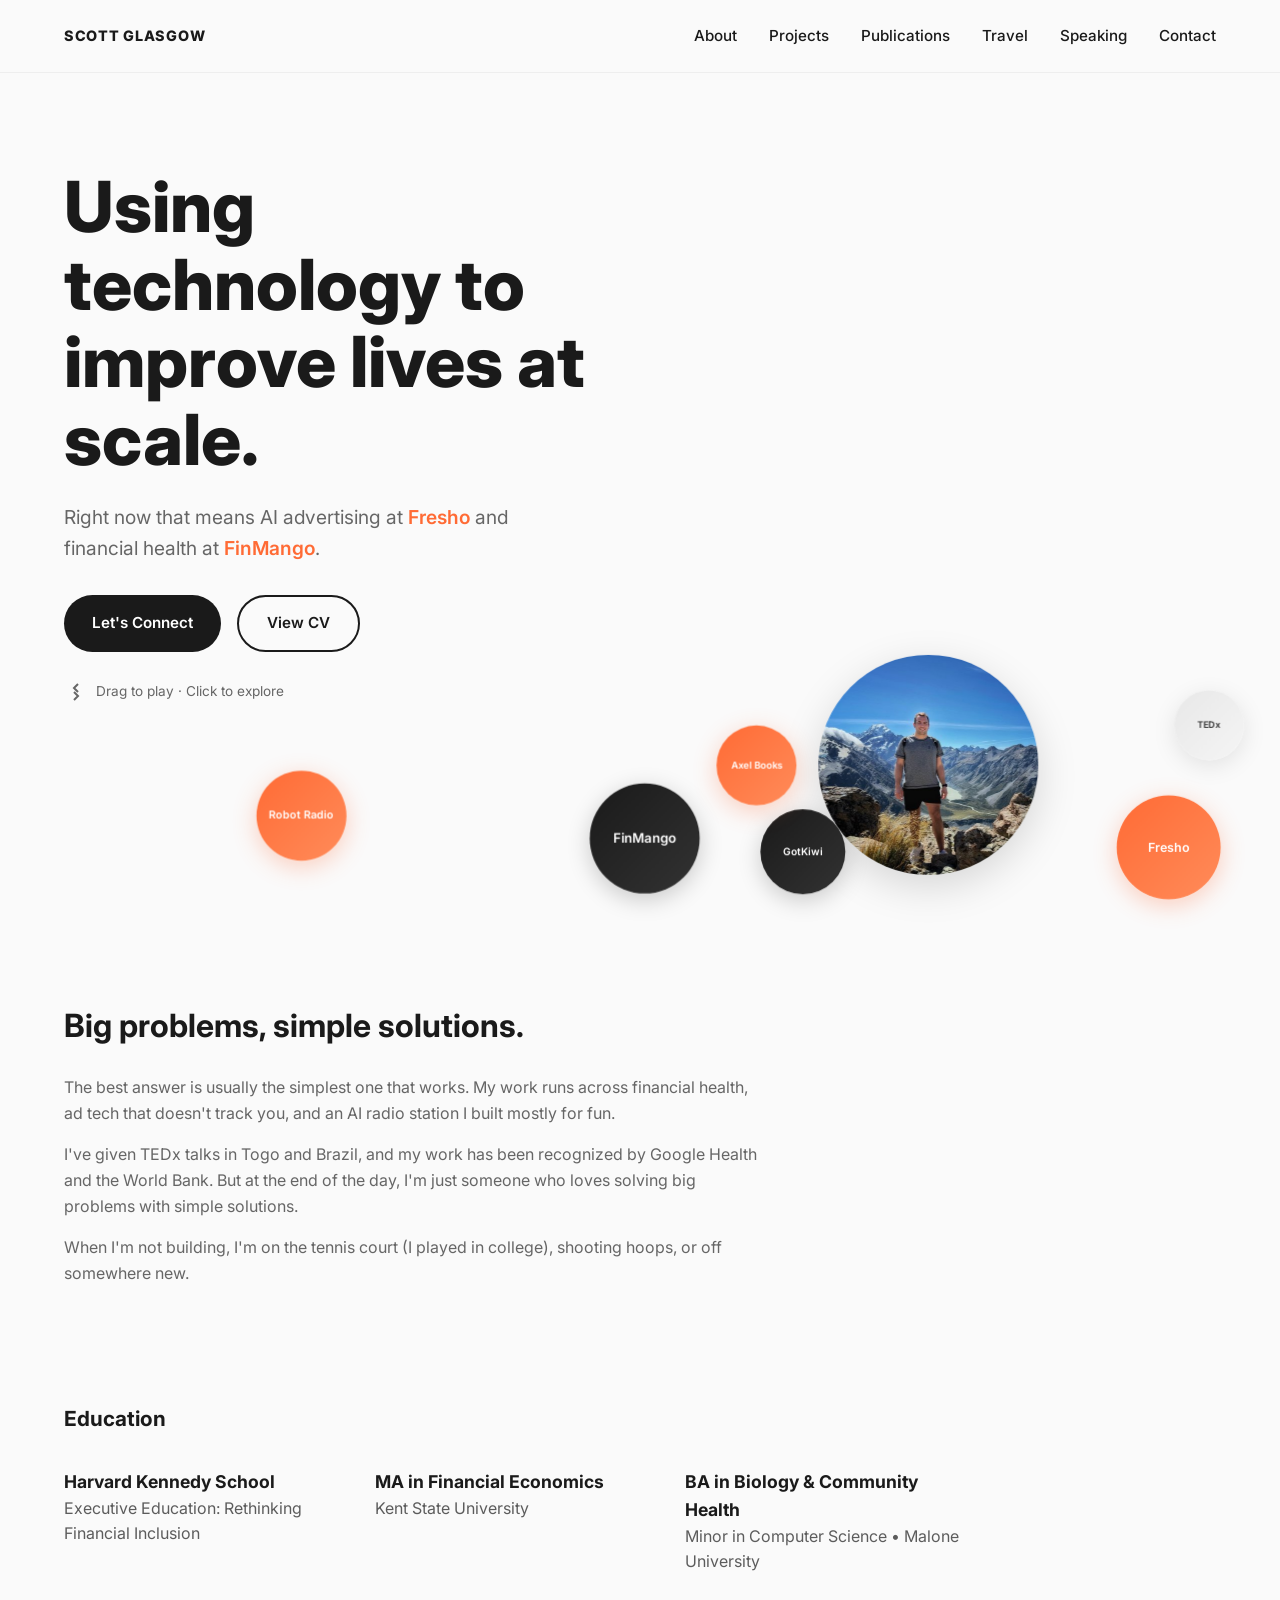
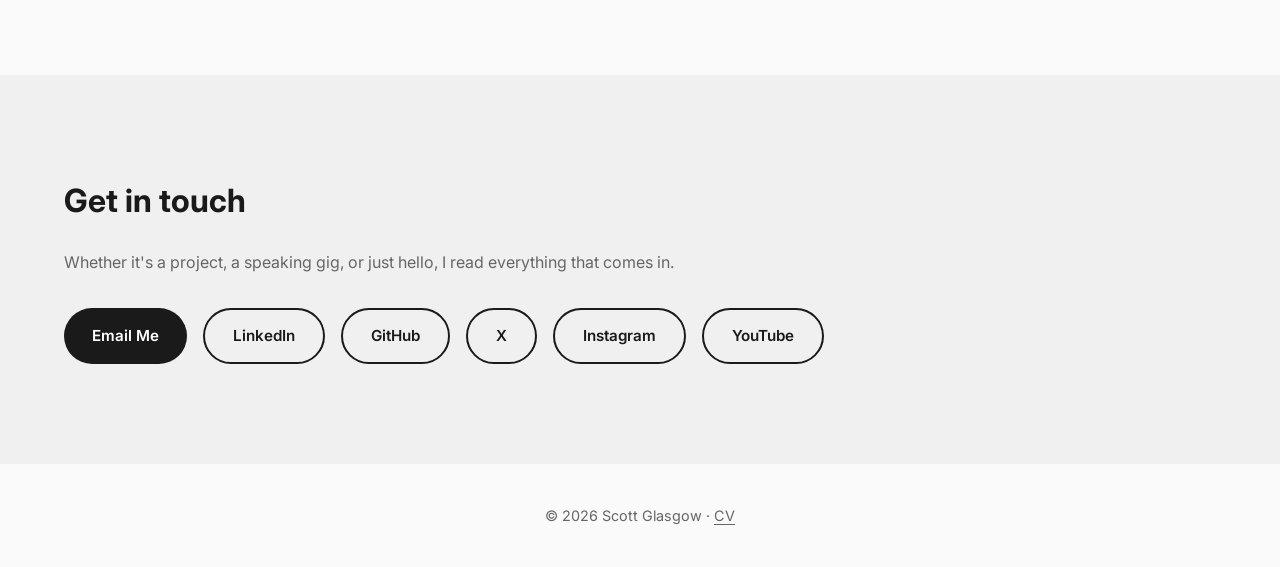
==== index.html @ c8839a09 "Fix hero layout defects and tidy the homepage head The hero paragraph's link colour was bleeding int" ====
<!DOCTYPE html>
<html lang="en">

<head>
    <meta charset="UTF-8">
    <meta name="viewport" content="width=device-width, initial-scale=1.0">
    <title>Scott Glasgow | Using Technology to Improve Lives at Scale</title>
    <meta name="description"
        content="Using technology to improve lives at scale. Founder of FinMango, currently building Fresho. TEDx speaker focused on financial inclusion and systems change.">
    <meta name="theme-color" content="#fafafa">
    <link rel="canonical" href="https://sglasgow.com/">

    <!-- Open Graph / Facebook / LinkedIn -->
    <meta property="og:type" content="website">
    <meta property="og:url" content="https://sglasgow.com/">
    <meta property="og:title" content="Scott Glasgow | Using Technology to Improve Lives at Scale">
    <meta property="og:description"
        content="Using technology to improve lives at scale. Founder of FinMango, currently building Fresho. TEDx speaker focused on financial inclusion and systems change.">
    <meta property="og:image" content="https://sglasgow.com/images/og-image.jpg">
    <meta property="og:image:type" content="image/jpeg">
    <meta property="og:image:width" content="1200">
    <meta property="og:image:height" content="630">
    <meta property="og:image:alt" content="Scott Glasgow - using technology to improve lives at scale. Founder of FinMango, building Fresho, 2x TEDx speaker.">
    <meta property="og:site_name" content="Scott Glasgow">
    <meta property="og:locale" content="en_US">

    <!-- Twitter -->
    <meta name="twitter:card" content="summary_large_image">
    <meta name="twitter:url" content="https://sglasgow.com/">
    <meta name="twitter:title" content="Scott Glasgow | Using Technology to Improve Lives at Scale">
    <meta name="twitter:description"
        content="Using technology to improve lives at scale. Founder of FinMango, currently building Fresho. TEDx speaker focused on financial inclusion and systems change.">
    <meta name="twitter:image" content="https://sglasgow.com/images/og-image.jpg">
    <meta name="twitter:image:alt" content="Scott Glasgow - using technology to improve lives at scale. Founder of FinMango, building Fresho, 2x TEDx speaker.">
    <meta name="twitter:creator" content="@mangoscott_">

    <!-- Favicon -->
    <link rel="icon" type="image/svg+xml" href="/favicon.svg">
    <link rel="icon" type="image/png" sizes="32x32" href="/favicon-32x32.png">
    <link rel="icon" type="image/png" sizes="16x16" href="/favicon-16x16.png">
    <link rel="icon" href="/favicon.ico" sizes="any">
    <link rel="apple-touch-icon" href="/apple-touch-icon.png">
    <link rel="manifest" href="/site.webmanifest">

    <!-- Fonts -->
    <link rel="preconnect" href="https://fonts.googleapis.com">
    <link rel="preconnect" href="https://fonts.gstatic.com" crossorigin>
    <link href="https://fonts.googleapis.com/css2?family=Inter:wght@400;500;600;700;800&display=swap" rel="stylesheet">

    <!-- The hero photo is injected by script, so tell the browser about it up front -->
    <link rel="preload" as="image" href="images/scott1.jpg">

    <!-- Shared design system; the rules below are specific to the physics hero -->
    <link rel="stylesheet" href="styles.css">

    <style>
        .logo {
            padding-left: 0;
            transition: padding-left 0.4s cubic-bezier(0.22, 1, 0.36, 1);
        }

        /* Makes room for the photo ball once it settles into the masthead */
        body.avatar-docked .logo {
            padding-left: 46px;
        }

        /* Hero */
        .hero {
            min-height: 100vh;
            display: flex;
            align-items: center;
            padding-top: 72px;
            position: relative;
            overflow: hidden;
        }

        .hero-content {
            position: relative;
            z-index: 2;
            display: grid;
            grid-template-columns: 1fr 1fr;
            gap: 64px;
            align-items: center;
        }

        .hero-text h1 {
            font-size: clamp(2.8rem, 5.5vw, 4.5rem);
            font-weight: 800;
            line-height: 1.1;
            margin-bottom: 24px;
        }

        .hero-text p {
            font-size: 1.2rem;
            color: var(--text-muted);
            margin-bottom: 32px;
            max-width: 500px;
        }

        .hero-text p a {
            color: var(--accent-color);
            text-decoration: none;
            font-weight: 600;
        }

        .hero-text p a:hover {
            text-decoration: underline;
        }

        .hero-actions {
            display: flex;
            flex-wrap: wrap;
            gap: 16px;
        }

        /* Physics layer — fixed to the viewport so the balls survive the scroll */
        .physics-layer {
            position: fixed;
            top: 0;
            left: 0;
            width: 100%;
            height: 100%;
            z-index: 1001;
            pointer-events: none;
        }

        /* Frosted plate that fades in behind the dock */
        .dock-plate {
            position: absolute;
            border-radius: 100px;
            background: rgba(250, 250, 250, 0.75);
            backdrop-filter: blur(12px);
            box-shadow: 0 8px 32px rgba(0, 0, 0, 0.1);
            border: 1px solid rgba(0, 0, 0, 0.05);
            opacity: 0;
            /* Kept out of the paint entirely until it's needed — an always-on
               backdrop-filter makes the compositor work on every frame */
            visibility: hidden;
            transition: opacity 0.35s ease, visibility 0.35s;
            pointer-events: none;
        }

        .physics-layer.docked .dock-plate {
            opacity: 1;
            visibility: visible;
        }

        .ball {
            position: absolute;
            top: 0;
            left: 0;
            border-radius: 50%;
            display: flex;
            align-items: center;
            justify-content: center;
            font-weight: 600;
            font-size: 12px;
            cursor: grab;
            user-select: none;
            -webkit-user-select: none;
            -webkit-tap-highlight-color: transparent;
            transition: box-shadow 0.2s;
            text-decoration: none;
            pointer-events: auto;
            will-change: transform;
            touch-action: none;
        }

        /* Docked balls are navigation, so let touches scroll the page again */
        .ball.is-docked {
            touch-action: auto;
            cursor: pointer;
        }

        .ball:active {
            cursor: grabbing;
        }

        .ball:hover {
            box-shadow: 0 8px 30px rgba(0, 0, 0, 0.2);
        }

        .ball:focus-visible {
            outline: 3px solid var(--accent-color);
            outline-offset: 4px;
        }

        .ball.orange {
            background: linear-gradient(135deg, #FF6B35, #ff8c5a);
            color: white;
            box-shadow: 0 6px 24px rgba(255, 107, 53, 0.3);
        }

        .ball.dark {
            background: linear-gradient(135deg, #1a1a1a, #333);
            color: white;
            box-shadow: 0 6px 24px rgba(0, 0, 0, 0.2);
        }

        .ball.light {
            background: linear-gradient(135deg, #e8e8e8, #f5f5f5);
            color: #333;
            box-shadow: 0 6px 24px rgba(0, 0, 0, 0.1);
        }

        .ball.photo {
            overflow: hidden;
            box-shadow: 0 12px 40px rgba(0, 0, 0, 0.15);
        }

        .ball.photo img {
            width: 100%;
            height: 100%;
            object-fit: cover;
            object-position: center 35%;
            pointer-events: none;
        }

        /* Full label in play, two-letter monogram once docked */
        .ball-label,
        .ball-mono {
            transition: opacity 0.25s ease;
            pointer-events: none;
        }

        .ball-mono {
            position: absolute;
            top: 50%;
            left: 50%;
            transform: translate(-50%, -50%);
            opacity: 0;
            font-weight: 700;
            font-size: 10px;
            letter-spacing: 0.02em;
        }

        .ball.is-docked .ball-label {
            opacity: 0;
        }

        .ball.is-docked .ball-mono {
            opacity: 1;
        }

        /* Dock tooltip */
        .ball-tip {
            position: absolute;
            bottom: 100%;
            left: 50%;
            margin-bottom: 10px;
            padding: 6px 12px;
            border-radius: 100px;
            background: var(--text-color);
            color: #fff;
            font-size: 12px;
            font-weight: 600;
            white-space: nowrap;
            opacity: 0;
            transform: translate(-50%, 4px);
            transition: opacity 0.2s ease, transform 0.2s ease;
            pointer-events: none;
        }

        .ball.is-docked:hover .ball-tip,
        .ball.is-docked:focus-visible .ball-tip {
            opacity: 1;
            transform: translate(-50%, 0);
        }

        /* Static, motion-free arrangement */
        .physics-layer.static-mode {
            position: absolute;
            pointer-events: none;
        }

        .physics-layer.static-mode .ball {
            position: absolute;
            transition: none;
        }

        /* Hint — lives under the hero buttons, clear of the floor where the pile settles */
        .physics-hint {
            margin-top: 28px;
            font-size: 0.85rem;
            color: var(--text-muted);
            display: flex;
            align-items: center;
            gap: 8px;
            opacity: 1;
            transition: opacity 0.5s;
            pointer-events: none;
        }

        .physics-hint.hidden {
            opacity: 0;
        }

        .physics-hint svg {
            animation: wiggle 2s ease-in-out infinite;
        }

        @keyframes wiggle {

            0%,
            100% {
                transform: rotate(-10deg);
            }

            50% {
                transform: rotate(10deg);
            }
        }

        /* Control buttons */
        .physics-controls {
            position: fixed;
            bottom: 24px;
            right: 24px;
            /* Above the ball layer (1001) — the pile settles on the floor, which is
               exactly where these buttons live, and a ball parked on Reset was
               swallowing the click */
            z-index: 1002;
            display: flex;
            gap: 12px;
            opacity: 0;
            /* Hidden for keyboards too, not just eyes */
            visibility: hidden;
            transform: translateY(20px);
            transition: opacity 0.3s, transform 0.3s, visibility 0.3s;
        }

        .physics-controls.visible {
            opacity: 1;
            visibility: visible;
            transform: translateY(0);
        }

        .physics-btn {
            background: var(--text-color);
            color: white;
            border: none;
            padding: 12px 20px;
            border-radius: 100px;
            font-weight: 600;
            font-size: 0.85rem;
            cursor: pointer;
            transition: all 0.2s;
            font-family: inherit;
            display: flex;
            align-items: center;
            gap: 8px;
        }

        .physics-btn:hover {
            background: #333;
            transform: translateY(-2px);
        }

        .physics-btn.antigravity-active {
            background: linear-gradient(135deg, #667eea, #764ba2);
        }

        .physics-btn.antigravity-active:hover {
            background: linear-gradient(135deg, #5a6fd6, #6a4190);
        }

        .physics-btn svg {
            width: 16px;
            height: 16px;
        }

        /* Education always sits in three columns on desktop */
        .grid-3 {
            grid-template-columns: repeat(3, 1fr);
        }

        /* The dock parks on the bottom edge of the viewport, so give the footer
           room to clear it once the balls have settled in */
        footer {
            transition: padding-bottom 0.4s ease;
        }

        body.avatar-docked footer {
            padding-bottom: 130px;
        }

        /* Mobile - THIS IS THE ONLY CHANGE: added min-height with dvh */
        @media (max-width: 768px) {
            .hero {
                padding-top: 20px;
                min-height: 100vh;
                min-height: 100dvh;
            }

            .hero-text h1 {
                font-size: 1.75rem;
            }

            .hero-text p {
                font-size: 1rem;
            }

            .hero-content {
                grid-template-columns: 1fr;
                text-align: center;
            }

            .hero-actions {
                justify-content: center;
            }

            .physics-hint {
                justify-content: center;
            }

            body.avatar-docked footer {
                padding-bottom: 110px;
            }

            .physics-controls {
                bottom: 16px;
                right: 16px;
                gap: 8px;
            }

            .physics-btn {
                padding: 10px 16px;
                font-size: 0.8rem;
            }
        }

        /* Hero controls belong to the hero — they retire once the balls dock */
        .physics-controls.retired {
            opacity: 0;
            visibility: hidden;
            transform: translateY(20px);
            pointer-events: none;
        }

        /* Reduced motion: no simulation, no dock, no drifting. Just links. */
        @media (prefers-reduced-motion: reduce) {

            .ball,
            .ball-label,
            .ball-mono,
            .ball-tip,
            .logo,
            .dock-plate {
                transition: none;
            }

            .physics-hint svg {
                animation: none;
            }

            .physics-hint,
            .physics-controls,
            .dock-plate {
                display: none;
            }

            .ball {
                cursor: pointer;
            }
        }
    </style>

    <!-- Structured data -->
    <script type="application/ld+json">
    {
        "@context": "https://schema.org",
        "@type": "Person",
        "name": "Scott Glasgow",
        "url": "https://sglasgow.com/",
        "image": "https://sglasgow.com/images/og-image.jpg",
        "description": "Using technology to improve lives at scale. Founder of FinMango, currently building Fresho. TEDx speaker focused on financial inclusion and systems change.",
        "jobTitle": "Founder",
        "alumniOf": [
            { "@type": "CollegeOrUniversity", "name": "Harvard Kennedy School" },
            { "@type": "CollegeOrUniversity", "name": "Kent State University" },
            { "@type": "CollegeOrUniversity", "name": "Malone University" }
        ],
        "worksFor": [
            { "@type": "Organization", "name": "FinMango", "url": "https://finmango.org" },
            { "@type": "Organization", "name": "Fresho", "url": "https://getfresho.com" }
        ],
        "sameAs": [
            "https://www.linkedin.com/in/sglasgow/",
            "https://github.com/mangoscott",
            "https://x.com/mangoscott_",
            "https://www.instagram.com/mangoscott/",
            "https://www.youtube.com/@ScottPlaysTennis"
        ]
    }
    </script>
</head>

<body>
    <a href="#main" class="skip-link">Skip to content</a>

    <header>
        <nav class="container">
            <a href="/" class="logo">SCOTT GLASGOW</a>
            <button class="mobile-menu-toggle" aria-label="Toggle menu" aria-expanded="false">
                <span class="hamburger-line"></span>
                <span class="hamburger-line"></span>
                <span class="hamburger-line"></span>
            </button>
            <ul class="nav-links">
                <li><a href="about.html">About</a></li>
                <li><a href="projects.html">Projects</a></li>
                <li><a href="publications.html">Publications</a></li>
                <li><a href="travel.html">Travel</a></li>
                <li><a href="speaking.html">Speaking</a></li>
                <li><a href="#contact">Contact</a></li>
            </ul>
        </nav>
    </header>

    <!-- Separate mobile menu element with inline background style -->
    <div class="mobile-menu" id="mobile-menu">
        <div class="mobile-menu-bg"></div>
        <button class="mobile-menu-close" id="mobile-menu-close" aria-label="Close menu">
            <svg width="32" height="32" viewBox="0 0 24 24" fill="none" stroke="currentColor" stroke-width="2">
                <line x1="18" y1="6" x2="6" y2="18"></line>
                <line x1="6" y1="6" x2="18" y2="18"></line>
            </svg>
        </button>
        <ul class="mobile-menu-links">
            <li><a href="about.html">About</a></li>
            <li><a href="projects.html">Projects</a></li>
            <li><a href="publications.html">Publications</a></li>
            <li><a href="travel.html">Travel</a></li>
            <li><a href="speaking.html">Speaking</a></li>
            <li><a href="#contact">Contact</a></li>
        </ul>
    </div>

    <main id="main">
        <section class="hero" id="hero-section">
            <div class="container">
                <div class="hero-content">
                    <div class="hero-text">
                        <h1>Using technology to improve lives at scale.</h1>
                        <p>
                            Right now that means AI advertising at <a href="https://getfresho.com" target="_blank"
                                rel="noopener">Fresho</a> and financial health at <a href="https://finmango.org"
                                target="_blank" rel="noopener">FinMango</a>.
                        </p>
                        <div class="hero-actions">
                            <a href="#contact" class="btn btn-primary">Let's Connect</a>
                            <a href="Scott_Glasgow_CV.pdf" target="_blank" rel="noopener" class="btn btn-outline">View CV</a>
                        </div>
                        <div class="physics-hint" id="physics-hint">
                            <svg width="24" height="24" viewBox="0 0 24 24" fill="none" stroke="currentColor" stroke-width="2" aria-hidden="true">
                                <path d="M14 4l-4 4 4 4" />
                                <path d="M10 20l4-4-4-4" />
                            </svg>
                            Drag to play · Click to explore
                        </div>
                    </div>
                </div>
            </div>
        </section>

        <section id="about">
            <div class="container">
                <div style="max-width: 900px;">
                    <h2>Big problems, simple solutions.</h2>
                    <p>
                        The best answer is usually the simplest one that works. My work runs across financial health,
                        ad tech that doesn't track you, and an AI radio station I built mostly for fun.
                    </p>
                    <p>
                        I've given TEDx talks in Togo and Brazil, and my work has been recognized by Google Health and
                        the World Bank. But at the end of the day, I'm just someone who loves solving big problems with
                        simple solutions.
                    </p>
                    <p>
                        When I'm not building, I'm on the tennis court (I played in college), shooting hoops, or off
                        somewhere new.
                    </p>
                </div>
            </div>
        </section>

        <section id="education" style="padding-top: 0;">
            <div class="container">
                <div style="max-width: 900px;">
                    <h3>Education</h3>
                    <div class="grid-3" style="margin-top: 32px;">
                        <div>
                            <div style="font-weight: 700; font-size: 1.1rem;">Harvard Kennedy School</div>
                            <div style="opacity: 0.7;">Executive Education: Rethinking Financial Inclusion</div>
                        </div>
                        <div>
                            <div style="font-weight: 700; font-size: 1.1rem;">MA in Financial Economics</div>
                            <div style="opacity: 0.7;">Kent State University</div>
                        </div>
                        <div>
                            <div style="font-weight: 700; font-size: 1.1rem;">BA in Biology & Community Health</div>
                            <div style="opacity: 0.7;">Minor in Computer Science • Malone University</div>
                        </div>
                    </div>
                </div>
            </div>
        </section>

        <section id="contact" style="background: var(--surface-color);">
            <div class="container">
                <div style="max-width: 900px;">
                    <h2>Get in touch</h2>
                    <p>
                        Whether it's a project, a speaking gig, or just hello, I read everything that comes in.
                    </p>
                    <div style="display: flex; gap: 16px; flex-wrap: wrap; margin-top: 32px;">
                        <a href="mailto:scott@finmango.org" class="btn btn-primary">Email Me</a>
                        <a href="https://www.linkedin.com/in/sglasgow/" target="_blank" rel="noopener"
                            class="btn btn-outline">LinkedIn</a>
                        <a href="https://github.com/mangoscott" target="_blank" rel="noopener" class="btn btn-outline">GitHub</a>
                        <a href="https://x.com/mangoscott_" target="_blank" rel="noopener" class="btn btn-outline">X</a>
                        <a href="https://www.instagram.com/mangoscott/" target="_blank" rel="noopener"
                            class="btn btn-outline">Instagram</a>
                        <a href="https://www.youtube.com/@ScottPlaysTennis" target="_blank" rel="noopener"
                            class="btn btn-outline">YouTube</a>
                    </div>
                </div>
            </div>
        </section>
    </main>

    <footer>
        <div class="container">
            <p>© 2026 Scott Glasgow &middot; <a href="Scott_Glasgow_CV.pdf" target="_blank" rel="noopener" class="footer-cv">CV</a></p>
        </div>
    </footer>

    <nav class="physics-layer" id="physics-layer" aria-label="Featured work">
        <div class="dock-plate" id="dock-plate" aria-hidden="true"></div>
    </nav>

    <div class="physics-controls" id="physics-controls">
        <button class="physics-btn" id="antigravity-btn" aria-pressed="false">
            <svg viewBox="0 0 24 24" fill="none" stroke="currentColor" stroke-width="2">
                <circle cx="12" cy="12" r="3" />
                <path
                    d="M12 2v4M12 18v4M4.93 4.93l2.83 2.83M16.24 16.24l2.83 2.83M2 12h4M18 12h4M4.93 19.07l2.83-2.83M16.24 7.76l2.83-2.83" />
            </svg>
            <span>Antigravity</span>
        </button>
        <button class="physics-btn" id="reset-btn">Reset</button>
    </div>

    <script src="js/main.js"></script>

    <script>
        (function () {
            var layer = document.getElementById("physics-layer");
            var plate = document.getElementById("dock-plate");
            var hero = document.getElementById("hero-section");
            var logo = document.querySelector(".logo");
            var hint = document.getElementById("physics-hint");
            var controls = document.getElementById("physics-controls");
            var resetBtn = document.getElementById("reset-btn");
            var antigravityBtn = document.getElementById("antigravity-btn");

            var reduceMotion = window.matchMedia("(prefers-reduced-motion: reduce)").matches;
            var canHover = window.matchMedia("(hover: hover) and (pointer: fine)").matches;

            var balls = [];
            var gravity = 0.3;
            var friction = 0.99;
            var bounce = 0.7;

            // Drag from the floor itself. Air friction alone is 0.99 a step, so a ball
            // that has stopped bouncing still skates for several seconds — the pile
            // reads as unsettled long after it looks like it should be still.
            var GROUND_FRICTION = 0.95;
            var maxSpeed = 60;   // safety against tunnelling only; normal play never reaches it

            // The simulation advances in whole 60fps steps and never a partial one, so
            // every step moves a ball exactly as far as the last. Scaling forces by real
            // elapsed time instead makes each frame's step slightly different, which is
            // what reads as jitter.
            var FRAME_MS = 1000 / 60;
            var MAX_CATCHUP = 5;
            var accumulator = 0;
            var FLICK_WINDOW = 120;
            var lastFrame = 0;

            // A ball that has been slow for this many steps is put to sleep, so the pile
            // goes properly still instead of micro-bouncing forever
            // Low enough that a ball is already visually stationary when it sleeps —
            // the point is that the pile goes properly still, not that it stops early
            var REST_SPEED = 0.2;
            var REST_STEPS = 30;

            // Cached so the loop never forces a layout mid-frame
            var viewW = window.innerWidth;
            var viewH = window.innerHeight;
            var heroHeight = window.innerHeight;
            var hasInteracted = false;
            var animationId = null;
            var antigravityMode = false;

            // Scroll-driven dock transition
            var dockProgress = 0;
            var dockEased = 0;
            var lastEased = -1;
            var isDocked = false;
            var dockSize = 50;
            var avatarSize = 36;

            // The cursor only pushes while it is actually moving. Resting it on a ball,
            // or easing up to one to grab it, leaves the pile alone — a push that was
            // always on meant every ball fled the cursor before it could be picked up.
            var pointer = {
                x: 0, y: 0, vx: 0, vy: 0, speed: 0,
                active: false, seen: false, lastX: 0, lastY: 0, lastT: 0
            };
            var POINTER_REACH = 44;   // how far past a ball's edge the cursor is felt
            var POINTER_FORCE = 1.1;  // peak push from a fast swipe
            var POINTER_SLOW = 2;     // px/frame — at or below this the cursor never pushes
            var POINTER_FAST = 16;    // px/frame — full strength
            var POINTER_MAX_GAIN = 4; // ceiling on the speed term below
            var POINTER_DECAY = 0.82; // cursor speed bleeds off once the moves stop arriving

            // A ball resists in proportion to its area, so the photo takes a real shove
            // and the small ones scatter
            var MASS_BASE = 100;

            var ballData = [
                {
                    label: "", mono: "", size: 220, type: "photo", isPhoto: true,
                    url: "about.html", external: false, aria: "About Scott Glasgow"
                },
                {
                    label: "Fresho", mono: "FR", size: 104, type: "orange",
                    url: "https://getfresho.com", external: true, aria: "Fresho — AI advertising"
                },
                {
                    label: "FinMango", mono: "FM", size: 110, type: "dark",
                    url: "https://finmango.org", external: true, aria: "FinMango — financial health nonprofit"
                },
                {
                    label: "Robot Radio", mono: "RR", size: 90, type: "orange",
                    url: "https://ragingrobot.app/", external: true, aria: "Raging Robot Radio — AI radio station"
                },
                {
                    label: "GotKiwi", mono: "GK", size: 85, type: "dark",
                    url: "https://gotkiwi.com/", external: true, aria: "GotKiwi"
                },
                {
                    label: "Axel Books", mono: "AX", size: 80, type: "orange",
                    url: "https://a.co/d/2aTl6yg", external: true, aria: "Axel Adventure Books on Amazon"
                },
                {
                    label: "TEDx", mono: "TEDx", size: 70, type: "light",
                    url: "https://www.youtube.com/watch?v=dyPGGwcF3mE", external: true,
                    aria: "Watch the TEDx talk: Enhancing Human Potential with Opportunity"
                }
            ];

            function smoothstep(t) {
                if (t <= 0) return 0;
                if (t >= 1) return 1;
                return t * t * (3 - 2 * t);
            }

            function createBalls() {
                for (var k = 0; k < balls.length; k++) {
                    layer.removeChild(balls[k].el);
                }
                balls = [];

                var vw = window.innerWidth;
                var vh = window.innerHeight;
                var isMobile = vw < 768;
                var centerX = isMobile ? vw / 2 : vw * 0.7;
                var centerY = vh / 2;

                for (var i = 0; i < ballData.length; i++) {
                    var data = ballData[i];
                    var size = isMobile ? Math.round(data.size * 0.7) : data.size;

                    var angle = (i / ballData.length) * Math.PI * 2;
                    var dist = i === 0 ? 0 : (isMobile ? 120 : 180);
                    var x = centerX + Math.cos(angle) * dist - size / 2;
                    var y = centerY + Math.sin(angle) * dist * 0.6 - size / 2;

                    var el = document.createElement("a");
                    el.className = "ball " + data.type;
                    el.href = data.url;
                    el.setAttribute("draggable", "false");
                    el.setAttribute("aria-label", data.external ? data.aria + " (opens in a new tab)" : data.aria);
                    if (data.external) {
                        el.target = "_blank";
                        el.rel = "noopener";
                    }
                    el.style.width = size + "px";
                    el.style.height = size + "px";
                    el.style.fontSize = Math.max(10, size * 0.12) + "px";

                    if (data.isPhoto) {
                        el.innerHTML = '<img src="images/scott1.jpg" alt="" width="220" height="220">';
                    } else {
                        el.innerHTML =
                            '<span class="ball-label"></span>' +
                            '<span class="ball-mono"></span>' +
                            '<span class="ball-tip"></span>';
                        el.querySelector(".ball-label").textContent = data.label;
                        el.querySelector(".ball-mono").textContent = data.mono;
                        el.querySelector(".ball-tip").textContent = data.label;
                    }

                    layer.appendChild(el);

                    var ballObj = {
                        el: el,
                        x: x,
                        y: y,
                        vx: 0,
                        vy: 0,
                        size: size,
                        invMass: (MASS_BASE * MASS_BASE) / (size * size),
                        isPhoto: !!data.isPhoto,
                        dockIndex: -1,
                        tx: x,
                        ty: y,
                        dragging: false,
                        frozen: false,
                        resting: false,
                        calm: 0,
                        suppressClick: false,
                        floatPhase: Math.random() * Math.PI * 2,
                        floatSpeed: 0.02 + Math.random() * 0.02
                    };

                    balls.push(ballObj);
                    setupBall(ballObj);
                }

                var slot = 0;
                for (var m = 0; m < balls.length; m++) {
                    if (!balls[m].isPhoto) {
                        balls[m].dockIndex = slot++;
                    }
                }

                layoutDock();
                lastEased = -1;
            }

            // Where each ball goes once the page scrolls past the hero
            function measureViewport() {
                viewW = window.innerWidth;
                viewH = window.innerHeight;
                heroHeight = hero.offsetHeight || viewH;
            }

            function layoutDock() {
                measureViewport();
                var vw = viewW;
                var vh = viewH;
                var isMobile = vw < 768;

                dockSize = isMobile ? 36 : 50;
                avatarSize = isMobile ? 30 : 36;
                var gap = isMobile ? 8 : 14;
                var count = 0;

                for (var i = 0; i < balls.length; i++) {
                    if (!balls[i].isPhoto) count++;
                }

                var totalW = count * dockSize + (count - 1) * gap;
                var startX = (vw - totalW) / 2 + dockSize / 2;
                var rowY = vh - dockSize / 2 - (isMobile ? 18 : 28);

                var logoRect = logo.getBoundingClientRect();
                var avatarX = logoRect.left + avatarSize / 2;
                var avatarY = logoRect.top + logoRect.height / 2;

                for (var j = 0; j < balls.length; j++) {
                    var ball = balls[j];
                    if (ball.isPhoto) {
                        ball.tx = avatarX;
                        ball.ty = avatarY;
                        ball.dockTarget = avatarSize;
                    } else {
                        ball.tx = startX + ball.dockIndex * (dockSize + gap);
                        ball.ty = rowY;
                        ball.dockTarget = dockSize;
                    }
                }

                plate.style.left = ((vw - totalW) / 2 - 14) + "px";
                plate.style.top = (rowY - dockSize / 2 - 12) + "px";
                plate.style.width = (totalW + 28) + "px";
                plate.style.height = (dockSize + 24) + "px";
            }

            function updateDockProgress() {
                var start = heroHeight * 0.30;
                var end = heroHeight * 0.70;
                var raw = (window.pageYOffset - start) / (end - start);
                dockProgress = raw < 0 ? 0 : (raw > 1 ? 1 : raw);
                dockEased = smoothstep(dockProgress);

                var nowDocked = dockProgress > 0.55;
                if (nowDocked !== isDocked) {
                    isDocked = nowDocked;
                    layer.classList.toggle("docked", isDocked);
                    document.body.classList.toggle("avatar-docked", isDocked);
                    for (var i = 0; i < balls.length; i++) {
                        balls[i].el.classList.toggle("is-docked", isDocked);
                    }
                }

                if (dockProgress > 0.15) {
                    controls.classList.add("retired");
                    hint.classList.add("hidden");
                } else {
                    controls.classList.remove("retired");
                    if (!hasInteracted) hint.classList.remove("hidden");
                }
            }

            function setupBall(ball) {
                var startX = 0;
                var startY = 0;
                var offsetX = 0;
                var offsetY = 0;
                var lastMoveT = 0;
                var samples = [];

                // Keep a short trail of pointer positions. A throw's speed comes from
                // this window, not from the final mouse event — hands decelerate just
                // before letting go, and reading only the last event throws that away.
                function sample(x, y, t) {
                    samples.push(x, y, t);
                    while (samples.length > 6 && t - samples[2] > FLICK_WINDOW) {
                        samples.splice(0, 3);
                    }
                }

                // Take the fastest stretch ending at the release rather than averaging
                // the whole window. A slow device may only report a handful of moves,
                // and averaging lets the hand's final slowdown swallow the throw.
                function flickVelocity() {
                    var n = samples.length;
                    if (n < 6) return null;

                    var lastX = samples[n - 3];
                    var lastY = samples[n - 2];
                    var lastT = samples[n - 1];
                    var best = null;
                    var bestSpeed = 0;

                    for (var i = 0; i + 3 < n; i += 3) {
                        var dt = lastT - samples[i + 2];
                        if (dt < 4) continue;
                        var vx = (lastX - samples[i]) / dt * FRAME_MS;
                        var vy = (lastY - samples[i + 1]) / dt * FRAME_MS;
                        var speed = Math.sqrt(vx * vx + vy * vy);
                        if (speed > bestSpeed) {
                            bestSpeed = speed;
                            best = { vx: vx, vy: vy };
                        }
                    }

                    return best;
                }

                function onStart(e) {
                    if (reduceMotion) return;
                    // Once docked the balls are navigation, not toys
                    if (dockProgress > 0.5) return;
                    if (e.button !== undefined && e.button !== 0) return;

                    e.preventDefault();
                    ball.dragging = true;
                    ball.suppressClick = false;
                    ball.resting = false;
                    ball.calm = 0;
                    ball.vx = 0;
                    ball.vy = 0;

                    startX = e.clientX;
                    startY = e.clientY;
                    offsetX = e.clientX - ball.x;
                    offsetY = e.clientY - ball.y;

                    lastMoveT = performance.now();
                    samples.length = 0;
                    sample(e.clientX, e.clientY, lastMoveT);

                    // Keeps the drag alive if the pointer outruns the ball
                    if (ball.el.setPointerCapture) {
                        try {
                            ball.el.setPointerCapture(e.pointerId);
                        } catch (err) { /* not fatal */ }
                    }

                    // Listen on the document, not the element, so the drag survives
                    // even where pointer capture isn't available
                    document.addEventListener("pointermove", onMove, { passive: false });
                    document.addEventListener("pointerup", onEnd);
                    document.addEventListener("pointercancel", onEnd);

                    markInteracted();
                }

                function onMove(e) {
                    if (!ball.dragging) return;
                    e.preventDefault();

                    // One clock for every sample. Event timeStamps and performance.now()
                    // don't always share an origin, and mixing them wrecks the window.
                    var now = performance.now();
                    sample(e.clientX, e.clientY, now);

                    var nextX = e.clientX - offsetX;
                    var nextY = e.clientY - offsetY;

                    // Keep the hand's speed on the ball while it is still held, so
                    // dragging it through the pile shoves the others out of the way
                    // instead of sliding through them
                    var dt = now - lastMoveT;
                    if (dt >= 1) {
                        var ivx = (nextX - ball.x) / dt * FRAME_MS;
                        var ivy = (nextY - ball.y) / dt * FRAME_MS;
                        ball.vx += (ivx - ball.vx) * 0.5;
                        ball.vy += (ivy - ball.vy) * 0.5;
                        lastMoveT = now;
                    }

                    ball.x = nextX;
                    ball.y = nextY;

                    // Draw immediately rather than waiting for the next frame, so the
                    // ball stays glued to the cursor instead of trailing it
                    renderBall(ball);

                    var dx = e.clientX - startX;
                    var dy = e.clientY - startY;
                    if (Math.sqrt(dx * dx + dy * dy) > 6) {
                        ball.suppressClick = true;
                    }
                }

                function onEnd(e) {
                    if (!ball.dragging) return;
                    ball.dragging = false;

                    document.removeEventListener("pointermove", onMove);
                    document.removeEventListener("pointerup", onEnd);
                    document.removeEventListener("pointercancel", onEnd);

                    if (e && e.pointerId !== undefined && ball.el.releasePointerCapture) {
                        try {
                            ball.el.releasePointerCapture(e.pointerId);
                        } catch (err) { /* not fatal */ }
                    }

                    var flick = flickVelocity();
                    if (flick) {
                        ball.vx = flick.vx;
                        ball.vy = flick.vy;
                    }

                    // A ball let go is always live, even if it was asleep when grabbed
                    ball.resting = false;
                    ball.calm = 0;
                    samples.length = 0;
                }

                ball.el.addEventListener("pointerdown", onStart);

                // A throw is not a click
                ball.el.addEventListener("click", function (e) {
                    if (ball.suppressClick) {
                        e.preventDefault();
                        ball.suppressClick = false;
                    }
                });

                ball.el.addEventListener("dragstart", function (e) {
                    e.preventDefault();
                });

                // Hold a ball still while it has keyboard focus, so the focus ring
                // isn't chasing a moving target
                ball.el.addEventListener("focus", function () {
                    var visible = true;
                    try {
                        visible = ball.el.matches(":focus-visible");
                    } catch (err) { /* older browsers: freeze on any focus */ }
                    if (visible) {
                        ball.frozen = true;
                        ball.vx = 0;
                        ball.vy = 0;
                    }
                });

                ball.el.addEventListener("blur", function () {
                    ball.frozen = false;
                });

            }

            function markInteracted() {
                if (hasInteracted) return;
                hasInteracted = true;
                hint.classList.add("hidden");
                if (dockProgress <= 0.15) controls.classList.add("visible");
            }

            // Returns true when the cursor actually pushed, which is also what wakes a
            // sleeping ball
            function applyPointerForces(ball) {
                if (!pointer.active || !canHover) return false;
                if (ball.dragging || ball.frozen) return false;
                if (pointer.speed <= 0) return false;
                var strength = 1 - dockEased;
                if (strength <= 0.01) return false;

                var r = ball.size / 2;
                var dx = (ball.x + r) - pointer.x;
                var dy = (ball.y + r) - pointer.y;
                var dist = Math.sqrt(dx * dx + dy * dy);

                var reach = r + POINTER_REACH;
                if (dist >= reach) return false;

                var inv = 1 / pointer.speed;
                var nx, ny, closing;

                if (dist < 8) {
                    // Dead centre: the line between cursor and ball is meaningless and
                    // its sign flips frame to frame, so the cursor's own heading carries
                    // the shove instead
                    nx = pointer.vx * inv;
                    ny = pointer.vy * inv;
                    closing = pointer.speed;
                } else {
                    nx = dx / dist;
                    ny = dy / dist;
                    // How fast the cursor is bearing down on this ball. Only motion
                    // *toward* a ball shoves it — resting on one, or sweeping away from
                    // one, leaves it alone, which is what lets you reach in and grab it.
                    // It also stops a pass through the middle from shoving the ball
                    // forward on the way in and dragging it back on the way out.
                    closing = pointer.vx * nx + pointer.vy * ny;
                }

                var swipe = smoothstep((closing - POINTER_SLOW) / (POINTER_FAST - POINTER_SLOW));
                if (swipe <= 0) return false;

                // Full strength inside the ball, easing to nothing at the edge of reach —
                // no step change as the cursor crosses the boundary
                var proximity = smoothstep((reach - dist) / POINTER_REACH);

                // The faster the cursor, the fewer frames it spends beside the ball, so a
                // fixed per-frame push makes a hard swipe land no harder than a gentle
                // one. Scaling with the closing speed keeps the total impulse honest.
                var gain = closing / POINTER_FAST;
                if (gain > POINTER_MAX_GAIN) gain = POINTER_MAX_GAIN;

                // Heavier balls give less — the photo takes a real shove to move
                var push = proximity * swipe * gain * POINTER_FORCE * strength * ball.invMass;
                if (push < 0.01) return false;

                // Mostly straight away from the cursor, with some of its heading mixed in
                // so a glancing pass sweeps the ball along rather than only shoving it
                var dirX = nx * 0.75 + pointer.vx * inv * 0.25;
                var dirY = ny * 0.75 + pointer.vy * inv * 0.25;
                var len = Math.sqrt(dirX * dirX + dirY * dirY);
                if (len < 0.001) return false;

                ball.vx += (dirX / len) * push;
                ball.vy += (dirY / len) * push;
                return true;
            }

            function renderBall(ball, sizeChanged) {
                // Blend the free simulation into the dock slot
                var target = ball.dockTarget || dockSize;
                var curSize = ball.size + (target - ball.size) * dockEased;
                var cx = (ball.x + ball.size / 2) + (ball.tx - (ball.x + ball.size / 2)) * dockEased;
                var cy = (ball.y + ball.size / 2) + (ball.ty - (ball.y + ball.size / 2)) * dockEased;

                if (sizeChanged) {
                    ball.el.style.width = curSize + "px";
                    ball.el.style.height = curSize + "px";
                    ball.el.style.fontSize = Math.max(9, curSize * 0.12) + "px";
                }

                ball.el.style.transform =
                    "translate3d(" + (cx - curSize / 2) + "px," + (cy - curSize / 2) + "px,0)";
            }

            function wakeAll() {
                for (var i = 0; i < balls.length; i++) {
                    balls[i].resting = false;
                    balls[i].calm = 0;
                }
            }

            function step() {
                var width = viewW;
                var height = viewH;
                var collisionScale = 1 - dockEased;

                // No moves since the last step means the cursor has stopped, and a
                // stopped cursor pushes nothing
                pointer.vx *= POINTER_DECAY;
                pointer.vy *= POINTER_DECAY;
                pointer.speed *= POINTER_DECAY;
                if (pointer.speed < 0.05) {
                    pointer.vx = 0;
                    pointer.vy = 0;
                    pointer.speed = 0;
                }

                for (var i = 0; i < balls.length; i++) {
                    var ball = balls[i];

                    if (!ball.dragging && !ball.frozen) {
                        if (applyPointerForces(ball)) {
                            ball.resting = false;
                            ball.calm = 0;
                        }

                        // A sleeping ball costs nothing and, more to the point, sits
                        // perfectly still
                        if (ball.resting && !antigravityMode) {
                            continue;
                        }

                        if (antigravityMode) {
                            ball.floatPhase += ball.floatSpeed;
                            ball.vy -= 0.02;
                            ball.vx += Math.sin(ball.floatPhase) * 0.05;
                            ball.vy += Math.cos(ball.floatPhase * 0.7) * 0.05;
                            ball.vx *= 0.995;
                            ball.vy *= 0.995;
                        } else {
                            ball.vy += gravity;
                            ball.vx *= friction;
                            ball.vy *= friction;
                        }

                        var speed = Math.sqrt(ball.vx * ball.vx + ball.vy * ball.vy);
                        if (speed > maxSpeed) {
                            ball.vx = (ball.vx / speed) * maxSpeed;
                            ball.vy = (ball.vy / speed) * maxSpeed;
                            speed = maxSpeed;
                        }

                        ball.x += ball.vx;
                        ball.y += ball.vy;

                        if (ball.x < 0) {
                            ball.x = 0;
                            ball.vx *= -bounce;
                        }
                        if (ball.x + ball.size > width) {
                            ball.x = width - ball.size;
                            ball.vx *= -bounce;
                        }
                        if (ball.y < 0) {
                            ball.y = 0;
                            ball.vy *= -bounce;
                        }
                        if (ball.y + ball.size > height) {
                            ball.y = height - ball.size;
                            ball.vy *= -bounce;
                            ball.vx *= GROUND_FRICTION;
                        }

                        // Stay slow for long enough and the ball is done moving. Free
                        // fall never qualifies, because it's only slow for an instant.
                        if (!antigravityMode) {
                            if (speed < REST_SPEED) {
                                if (++ball.calm > REST_STEPS) {
                                    ball.vx = 0;
                                    ball.vy = 0;
                                    ball.resting = true;
                                }
                            } else {
                                ball.calm = 0;
                            }
                        }
                    }

                    if (collisionScale > 0.01) {
                        for (var j = i + 1; j < balls.length; j++) {
                            var other = balls[j];
                            var dx = (other.x + other.size / 2) - (ball.x + ball.size / 2);
                            var dy = (other.y + other.size / 2) - (ball.y + ball.size / 2);
                            var dist = Math.sqrt(dx * dx + dy * dy);
                            var minDist = (ball.size + other.size) / 2;
                            if (dist >= minDist || dist <= 0) continue;

                            // A held ball is immovable. It tracks the cursor exactly and
                            // shoves the pile aside, instead of being nudged off the
                            // cursor by whatever it lands on.
                            var invA = (ball.dragging || ball.frozen) ? 0 : ball.invMass;
                            var invB = (other.dragging || other.frozen) ? 0 : other.invMass;
                            var invSum = invA + invB;
                            if (invSum <= 0) continue;

                            var nx = dx / dist;
                            var ny = dy / dist;

                            // Each ball gives way in proportion to how light it is
                            var overlap = (minDist - dist) * collisionScale;
                            var shareA = overlap * (invA / invSum);
                            var shareB = overlap * (invB / invSum);

                            ball.x -= nx * shareA;
                            ball.y -= ny * shareA;
                            other.x += nx * shareB;
                            other.y += ny * shareB;

                            // A sleeping ball shoved far enough to leave the pile has to
                            // wake, or it hangs in mid-air with gravity switched off. The
                            // threshold clears the sub-pixel nudges a settled stack trades
                            // every frame, which must not wake anything.
                            if (overlap > 0.5) {
                                if (shareA > 0.5) { ball.resting = false; ball.calm = 0; }
                                if (shareB > 0.5) { other.resting = false; other.calm = 0; }
                            }

                            // Positive means they are still closing. Separating pairs get
                            // no impulse, which is what stops a settled pile buzzing.
                            var dot = (ball.vx - other.vx) * nx + (ball.vy - other.vy) * ny;
                            if (dot <= 0) continue;

                            // Only a real knock wakes a sleeping ball. Resting balls in a
                            // pile touch constantly; that must not count.
                            if (dot > REST_SPEED) {
                                ball.resting = false;
                                other.resting = false;
                                ball.calm = 0;
                                other.calm = 0;
                            }

                            var impulse = (1 + bounce) * dot / invSum * collisionScale;

                            ball.vx -= impulse * invA * nx;
                            ball.vy -= impulse * invA * ny;
                            other.vx += impulse * invB * nx;
                            other.vy += impulse * invB * ny;
                        }
                    }
                }
            }

            function update(now) {
                updateDockProgress();

                if (!lastFrame) lastFrame = now - FRAME_MS;
                var elapsed = now - lastFrame;
                lastFrame = now;
                if (elapsed > 200) elapsed = 200;
                if (Math.abs(elapsed - FRAME_MS) < 2) elapsed = FRAME_MS;
                accumulator += elapsed;

                // Whole steps only, so every step advances the world by the same amount
                var steps = 0;
                while (accumulator >= FRAME_MS && steps < MAX_CATCHUP) {
                    step();
                    accumulator -= FRAME_MS;
                    steps++;
                }
                if (steps === MAX_CATCHUP) accumulator = 0;

                var sizeChanged = Math.abs(dockEased - lastEased) > 0.0005;
                for (var i = 0; i < balls.length; i++) {
                    renderBall(balls[i], sizeChanged);
                }
                if (sizeChanged) lastEased = dockEased;

                animationId = requestAnimationFrame(update);
            }

            function toggleAntigravity() {
                antigravityMode = !antigravityMode;

                if (antigravityMode) {
                    antigravityBtn.classList.add("antigravity-active");
                    antigravityBtn.setAttribute("aria-pressed", "true");
                    antigravityBtn.querySelector("span").textContent = "Gravity";

                    wakeAll();
                    for (var i = 0; i < balls.length; i++) {
                        balls[i].vy -= 2 + Math.random() * 2;
                        balls[i].vx += (Math.random() - 0.5) * 2;
                    }
                } else {
                    antigravityBtn.classList.remove("antigravity-active");
                    antigravityBtn.setAttribute("aria-pressed", "false");
                    antigravityBtn.querySelector("span").textContent = "Antigravity";
                    wakeAll();
                }

                markInteracted();
            }

            function reset() {
                antigravityMode = false;
                antigravityBtn.classList.remove("antigravity-active");
                antigravityBtn.setAttribute("aria-pressed", "false");
                antigravityBtn.querySelector("span").textContent = "Antigravity";
                hasInteracted = false;
                hint.classList.remove("hidden");
                controls.classList.remove("visible");
                lastFrame = 0;
                accumulator = 0;
                createBalls();
            }

            // No simulation, no dock, no drift — the balls are just links in a tidy arrangement
            function startStatic() {
                layer.classList.add("static-mode");
                layer.style.height = (hero.offsetHeight || window.innerHeight) + "px";
                createBalls();
                for (var i = 0; i < balls.length; i++) {
                    renderBall(balls[i], true);
                }
            }

            function start() {
                if (reduceMotion) {
                    startStatic();
                    return;
                }
                createBalls();
                animationId = requestAnimationFrame(update);
            }

            if (document.readyState === "loading") {
                document.addEventListener("DOMContentLoaded", start);
            } else {
                start();
            }

            resetBtn.addEventListener("click", reset);
            antigravityBtn.addEventListener("click", toggleAntigravity);

            if (canHover && !reduceMotion) {
                window.addEventListener("pointermove", function (e) {
                    if (e.pointerType === "touch") return;

                    var now = performance.now();
                    if (pointer.seen) {
                        var dt = now - pointer.lastT;
                        // Sub-millisecond gaps are left to accumulate — dividing by them
                        // produces a speed spike, not a measurement
                        if (dt >= 1) {
                            var ivx = (e.clientX - pointer.lastX) / dt * FRAME_MS;
                            var ivy = (e.clientY - pointer.lastY) / dt * FRAME_MS;
                            pointer.vx += (ivx - pointer.vx) * 0.4;
                            pointer.vy += (ivy - pointer.vy) * 0.4;
                            pointer.speed = Math.sqrt(pointer.vx * pointer.vx + pointer.vy * pointer.vy);
                            pointer.lastX = e.clientX;
                            pointer.lastY = e.clientY;
                            pointer.lastT = now;
                        }
                    } else {
                        pointer.lastX = e.clientX;
                        pointer.lastY = e.clientY;
                        pointer.lastT = now;
                        pointer.seen = true;
                    }

                    pointer.x = e.clientX;
                    pointer.y = e.clientY;
                    pointer.active = true;
                }, { passive: true });

                document.addEventListener("mouseleave", function () {
                    pointer.active = false;
                    pointer.seen = false;
                    pointer.vx = 0;
                    pointer.vy = 0;
                    pointer.speed = 0;
                });
            }

            var resizeTimer;
            window.addEventListener("resize", function () {
                clearTimeout(resizeTimer);
                resizeTimer = setTimeout(function () {
                    if (reduceMotion) {
                        layer.style.height = (hero.offsetHeight || window.innerHeight) + "px";
                        startStatic();
                    } else {
                        layoutDock();
                        wakeAll();
                    }
                }, 200);
            });

            // Pause the loop when the tab is hidden
            document.addEventListener("visibilitychange", function () {
                if (reduceMotion) return;
                if (document.hidden) {
                    if (animationId) {
                        cancelAnimationFrame(animationId);
                        animationId = null;
                    }
                } else if (!animationId) {
                    lastFrame = 0;
                    accumulator = 0;
                    animationId = requestAnimationFrame(update);
                }
            });
        })();
    </script>
</body>

</html>
---- styles.css ----
/* Modern Design System - Based on index.html */
:root {
    --bg-color: #fafafa;
    --text-color: #1a1a1a;
    --text-muted: #666;
    --surface-color: #f0f0f0;
    --accent-color: #FF6B35;
    --border-color: rgba(0, 0, 0, 0.1);
}

* {
    margin: 0;
    padding: 0;
    box-sizing: border-box;
}

body {
    font-family: 'Inter', -apple-system, BlinkMacSystemFont, sans-serif;
    background: var(--bg-color);
    color: var(--text-color);
    line-height: 1.6;
    overflow-x: hidden;
}

.container {
    max-width: 1200px;
    margin: 0 auto;
    padding: 0 24px;
}

/* Header */
header {
    position: fixed;
    top: 0;
    left: 0;
    right: 0;
    z-index: 1000;
    background: rgba(250, 250, 250, 0.9);
    backdrop-filter: blur(10px);
    border-bottom: 1px solid rgba(0, 0, 0, 0.05);
}

header nav {
    display: flex;
    justify-content: space-between;
    align-items: center;
    height: 72px;
}

.logo {
    font-weight: 800;
    font-size: 0.9rem;
    letter-spacing: 0.05em;
    text-decoration: none;
    color: var(--text-color);
}

.nav-links {
    display: flex;
    gap: 32px;
    list-style: none;
}

.nav-links a {
    text-decoration: none;
    color: var(--text-color);
    font-weight: 500;
    font-size: 0.95rem;
    transition: opacity 0.2s;
}

.nav-links a:hover {
    opacity: 0.6;
}

.nav-links a.active {
    color: var(--accent-color);
}

.logo {
    position: relative;
    z-index: 10001;
}

.mobile-menu-toggle {
    display: none;
    background: none;
    border: none;
    cursor: pointer;
    padding: 8px;
    position: relative;
    z-index: 10001;
}

.hamburger-line {
    display: block;
    width: 24px;
    height: 2px;
    background: var(--text-color);
    margin: 5px 0;
    transition: transform 0.3s, opacity 0.3s;
}

/* Mobile menu - fullscreen overlay approach */
.mobile-menu {
    display: none;
}

/* Typography */
h1 {
    font-size: clamp(2.5rem, 5vw, 3.5rem);
    font-weight: 800;
    line-height: 1.1;
    margin-bottom: 24px;
}

h2 {
    font-size: 2rem;
    font-weight: 700;
    margin-bottom: 24px;
}

h3 {
    font-size: 1.3rem;
    font-weight: 700;
    margin-bottom: 16px;
}

p {
    color: var(--text-muted);
    max-width: 700px;
    margin-bottom: 16px;
}

a {
    color: var(--text-color);
    text-decoration: none;
    transition: color 0.2s;
}

a:hover {
    color: var(--accent-color);
}

/* Buttons */
.btn {
    display: inline-flex;
    align-items: center;
    padding: 14px 28px;
    border-radius: 100px;
    font-weight: 600;
    font-size: 0.95rem;
    text-decoration: none;
    transition: all 0.2s;
    cursor: pointer;
    border: none;
}

.btn-primary {
    background: var(--text-color);
    color: white;
}

/* Both states name the colour, so the global a:hover rule can't turn the label orange */
.btn-primary,
.btn-primary:hover {
    color: white;
}

.btn-primary:hover {
    background: #333;
    transform: translateY(-2px);
}

.btn-outline {
    background: transparent;
    color: var(--text-color);
    border: 2px solid var(--text-color);
}

.btn-outline:hover {
    background: var(--text-color);
    color: white;
}

/* Sections */
section {
    padding: 100px 0;
}

section h2 {
    font-size: 2rem;
    font-weight: 700;
    margin-bottom: 24px;
}

section h3 {
    font-size: 1.3rem;
    font-weight: 700;
    margin-bottom: 16px;
}

section p {
    color: var(--text-muted);
    max-width: 700px;
    margin-bottom: 16px;
}

/* Grid Layouts */
.grid-3 {
    display: grid;
    grid-template-columns: repeat(auto-fill, minmax(300px, 1fr));
    gap: 32px;
}

.stats-grid {
    display: grid;
    grid-template-columns: repeat(3, 1fr);
    gap: 16px;
    text-align: center;
    margin-bottom: 64px;
}

/* Cards */
.card {
    background: var(--surface-color);
    padding: 24px;
    border: 1px solid transparent;
    transition: all 0.2s;
    display: flex;
    flex-direction: column;
    height: 100%;
}

.card:hover {
    border-color: var(--text-color);
    transform: translateY(-4px);
}

.card-image-wrapper {
    width: 100%;
    aspect-ratio: 16/9;
    overflow: hidden;
    margin-bottom: 16px;
    background: var(--border-color);
}

.card-image {
    width: 100%;
    height: 100%;
    object-fit: cover;
    filter: grayscale(100%);
    transition: filter 0.4s ease, transform 0.4s ease;
}

.card:hover .card-image {
    filter: grayscale(0%);
    transform: scale(1.05);
}

.card h3 {
    font-size: 1.5rem;
    margin-bottom: 8px;
}

.card-meta {
    font-size: 0.875rem;
    color: var(--accent-color);
    font-weight: 600;
    margin-bottom: 16px;
    text-transform: uppercase;
    letter-spacing: 0.05em;
}

/* Subtle List (Publications) */
.subtle-list {
    display: flex;
    flex-direction: column;
    gap: 0;
}

.subtle-item {
    padding: 16px 0;
    border-bottom: 1px solid var(--border-color);
    transition: opacity 0.2s ease;
    display: block;
}

.subtle-item:last-child {
    border-bottom: none;
}

.subtle-item:hover {
    opacity: 0.7;
}

.subtle-title {
    font-weight: 600;
    font-size: 1.1rem;
    color: var(--text-color);
    margin-bottom: 4px;
    display: block;
}

.subtle-meta {
    font-size: 0.9rem;
    color: var(--text-color);
    opacity: 0.6;
    display: block;
}

/* Bullet List (Media Mentions) */
.bullet-list {
    list-style-type: disc;
    padding-left: 20px;
    margin-top: 16px;
}

.bullet-list li {
    margin-bottom: 12px;
    color: var(--text-color);
    line-height: 1.5;
}

.bullet-list a {
    text-decoration: underline;
    text-underline-offset: 2px;
    color: var(--text-color);
    font-weight: 600;
}

.bullet-list a:hover {
    color: var(--accent-color);
}

/* Footer */
footer {
    padding: 40px 0;
    text-align: center;
    color: var(--text-muted);
    font-size: 0.9rem;
}

/* The global paragraph rule caps width at 700px, which would pull the centred
   copyright line off-centre inside the wider container */
footer p {
    max-width: none;
    margin-bottom: 0;
}

/* Skip link: parked off-screen until it receives keyboard focus */
.skip-link {
    position: absolute;
    top: 8px;
    left: 8px;
    z-index: 20000;
    padding: 10px 16px;
    border-radius: 100px;
    background: var(--text-color);
    color: white;
    font-weight: 600;
    font-size: 0.9rem;
    text-decoration: none;
    transform: translateY(-200%);
    transition: transform 0.2s;
}

.skip-link:focus {
    transform: translateY(0);
    color: white;
    outline: 3px solid var(--accent-color);
    outline-offset: 2px;
}

/* Mobile Responsive */
@media (max-width: 768px) {
    .mobile-menu-toggle {
        display: block;
    }

    /* Hide the regular nav-links on mobile */
    .nav-links {
        display: none;
    }

    /* Mobile menu is a separate fullscreen element */
    .mobile-menu {
        display: block;
        position: fixed;
        top: 0;
        left: 0;
        width: 100%;
        height: 100%;
        z-index: 10000;
        opacity: 0;
        visibility: hidden;
        transition: opacity 0.3s, visibility 0.3s;
    }

    .mobile-menu.active {
        opacity: 1;
        visibility: visible;
    }

    .mobile-menu-bg {
        position: absolute;
        top: 0;
        left: 0;
        width: 100%;
        height: 100%;
        background: #fafafa;
        z-index: 0;
    }

    .mobile-menu-links {
        position: relative;
        z-index: 1;
        display: flex;
        flex-direction: column;
        align-items: center;
        justify-content: center;
        height: 100%;
        gap: 40px;
        list-style: none;
        padding: 0;
        margin: 0;
    }

    .mobile-menu-links a {
        font-size: 1.8rem;
        font-weight: 600;
        text-decoration: none;
        color: var(--text-color);
    }

    .mobile-menu-close {
        position: absolute;
        top: 20px;
        right: 24px;
        background: none;
        border: none;
        cursor: pointer;
        padding: 8px;
        z-index: 10001;
        color: var(--text-color);
    }

    .mobile-menu-close:hover {
        opacity: 0.6;
    }

    .grid-3 {
        grid-template-columns: 1fr;
    }

    .stats-grid {
        grid-template-columns: 1fr;
        gap: 24px;
    }

    section {
        padding: 60px 0;
    }

    h1 {
        font-size: 2rem;
    }

    h2 {
        font-size: 1.5rem;
    }
}

/* Travel Page Specific Styles */
.hero-travel {
    padding: 150px 0 80px;
    text-align: center;
}

.hero-travel h1 {
    font-family: 'Playfair Display', serif;
    font-size: clamp(2.5rem, 6vw, 4.5rem);
    font-weight: 400;
    margin-bottom: 16px;
    line-height: 1.1;
}

.hero-travel h1 span {
    font-style: italic;
    color: var(--accent-color);
}

.hero-travel p {
    font-size: 1.1rem;
    color: var(--text-muted);
    max-width: 600px;
    margin: 0 auto;
}

/* Masonry Grid */
.gallery-grid {
    columns: 3 300px;
    column-gap: 24px;
    padding-bottom: 80px;
}

.gallery-item {
    break-inside: avoid;
    margin-bottom: 24px;
    position: relative;
    border-radius: 4px;
    overflow: hidden;
    background: var(--surface-color);
    transition: transform 0.3s ease;
    cursor: pointer;
}

.gallery-item:hover {
    transform: translateY(-4px);
    box-shadow: 0 12px 30px rgba(0, 0, 0, 0.1);
}

.gallery-item img {
    width: 100%;
    height: auto;
    display: block;
    transition: transform 0.5s ease;
}

.gallery-item:hover img {
    transform: scale(1.03);
}

.caption {
    position: absolute;
    bottom: 0;
    left: 0;
    right: 0;
    padding: 24px;
    background: linear-gradient(to top, rgba(0, 0, 0, 0.7), transparent);
    color: white;
    opacity: 0;
    transition: opacity 0.3s ease;
}

.gallery-item:hover .caption {
    opacity: 1;
}

/* Touch screens have no hover: keep captions visible */
@media (hover: none) {
    .caption {
        opacity: 1;
    }
}

.caption h3 {
    font-size: 1rem;
    font-weight: 600;
    margin-bottom: 4px;
}

.caption p {
    font-size: 0.85rem;
    opacity: 1;
    color: white;
}

/* Lightbox */
.lightbox {
    position: fixed;
    top: 0;
    left: 0;
    width: 100%;
    height: 100%;
    background: rgba(255, 255, 255, 0.98);
    z-index: 2000;
    display: flex;
    justify-content: center;
    align-items: center;
    opacity: 0;
    pointer-events: none;
    transition: opacity 0.3s ease;
}

.lightbox.active {
    opacity: 1;
    pointer-events: auto;
}

.lightbox-content {
    max-width: 90%;
    max-height: 90vh;
    position: relative;
}

.lightbox-content img {
    max-width: 100%;
    max-height: 90vh;
    display: block;
    box-shadow: 0 20px 60px rgba(0, 0, 0, 0.2);
}

.lightbox-close {
    position: absolute;
    top: 32px;
    right: 32px;
    background: none;
    border: none;
    cursor: pointer;
    color: var(--text-color);
    padding: 12px;
    z-index: 2001;
}

.lightbox-close svg {
    width: 32px;
    height: 32px;
}

@media (max-width: 768px) {
    .gallery-grid {
        columns: 1;
    }
}

/* Quiet CV link in the footer */
.footer-cv {
    color: inherit;
    text-decoration: underline;
    text-underline-offset: 3px;
}

.footer-cv:hover {
    color: var(--accent-color);
}
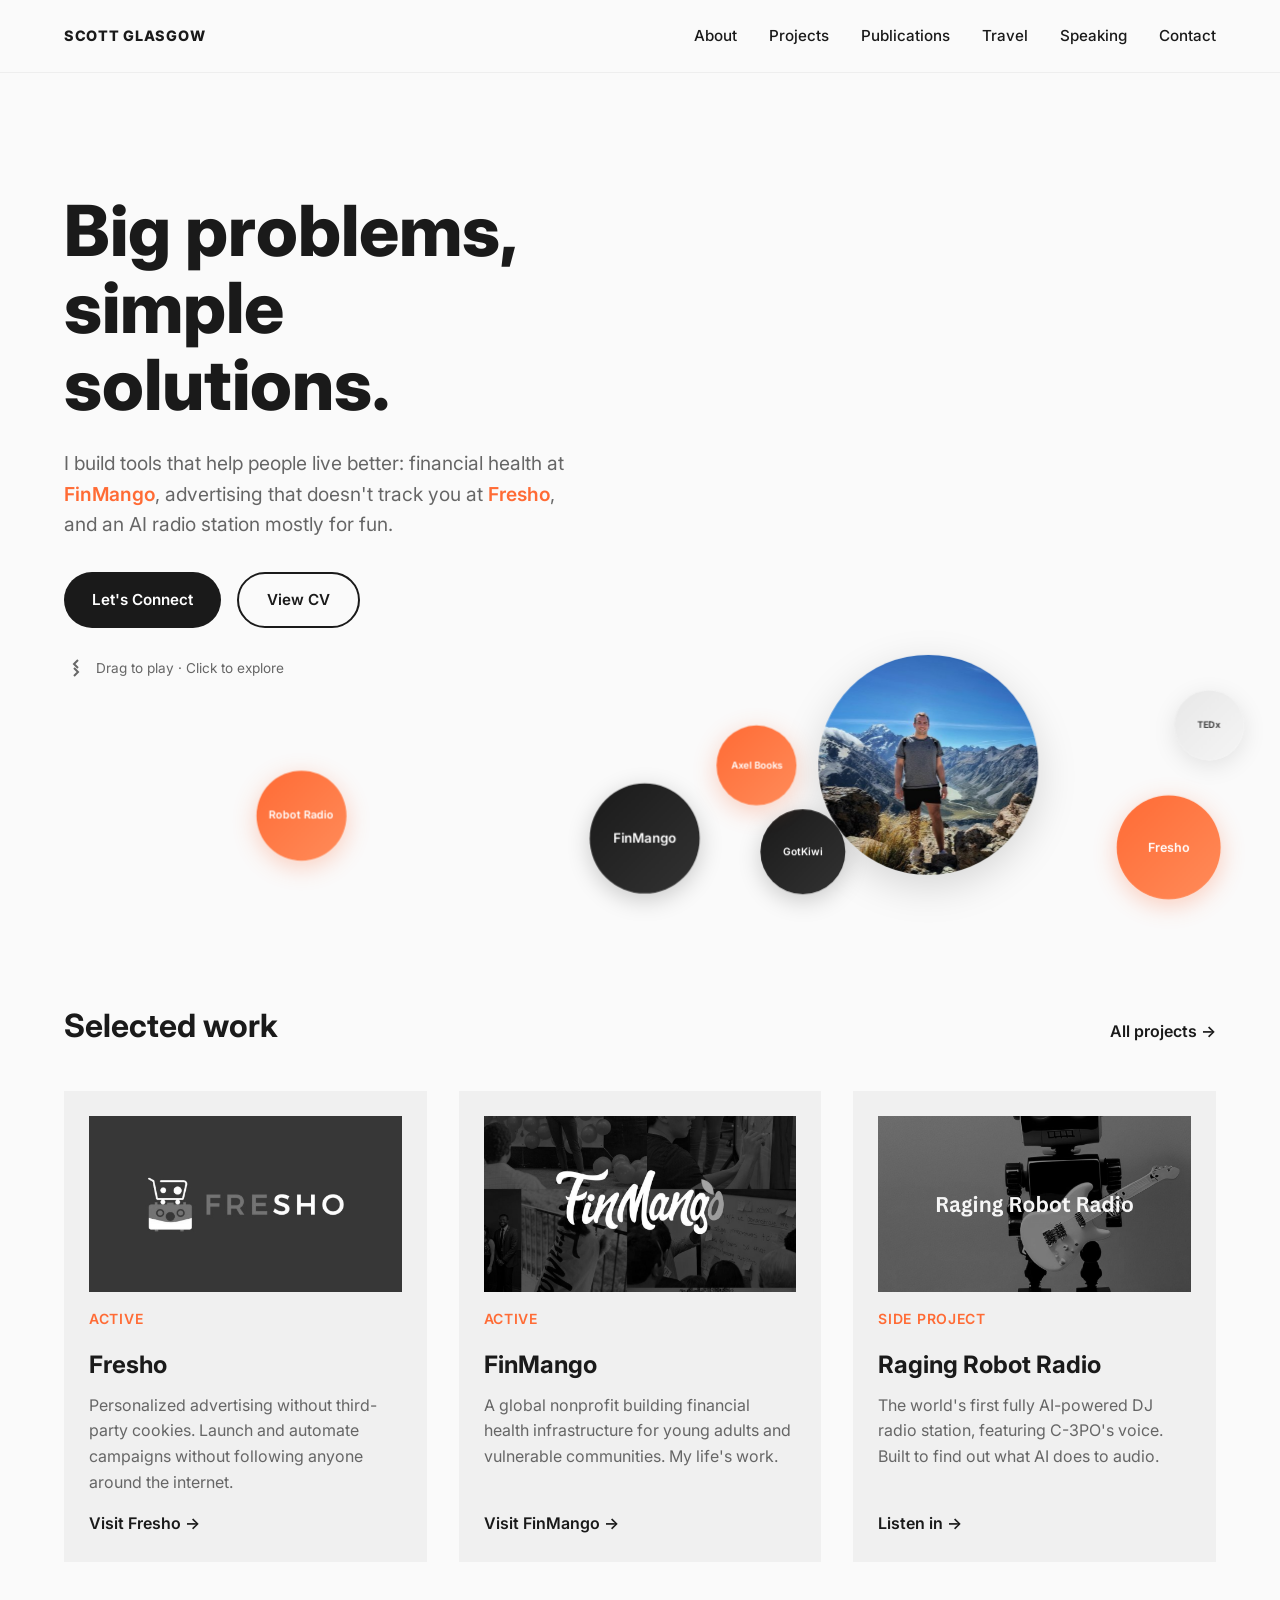
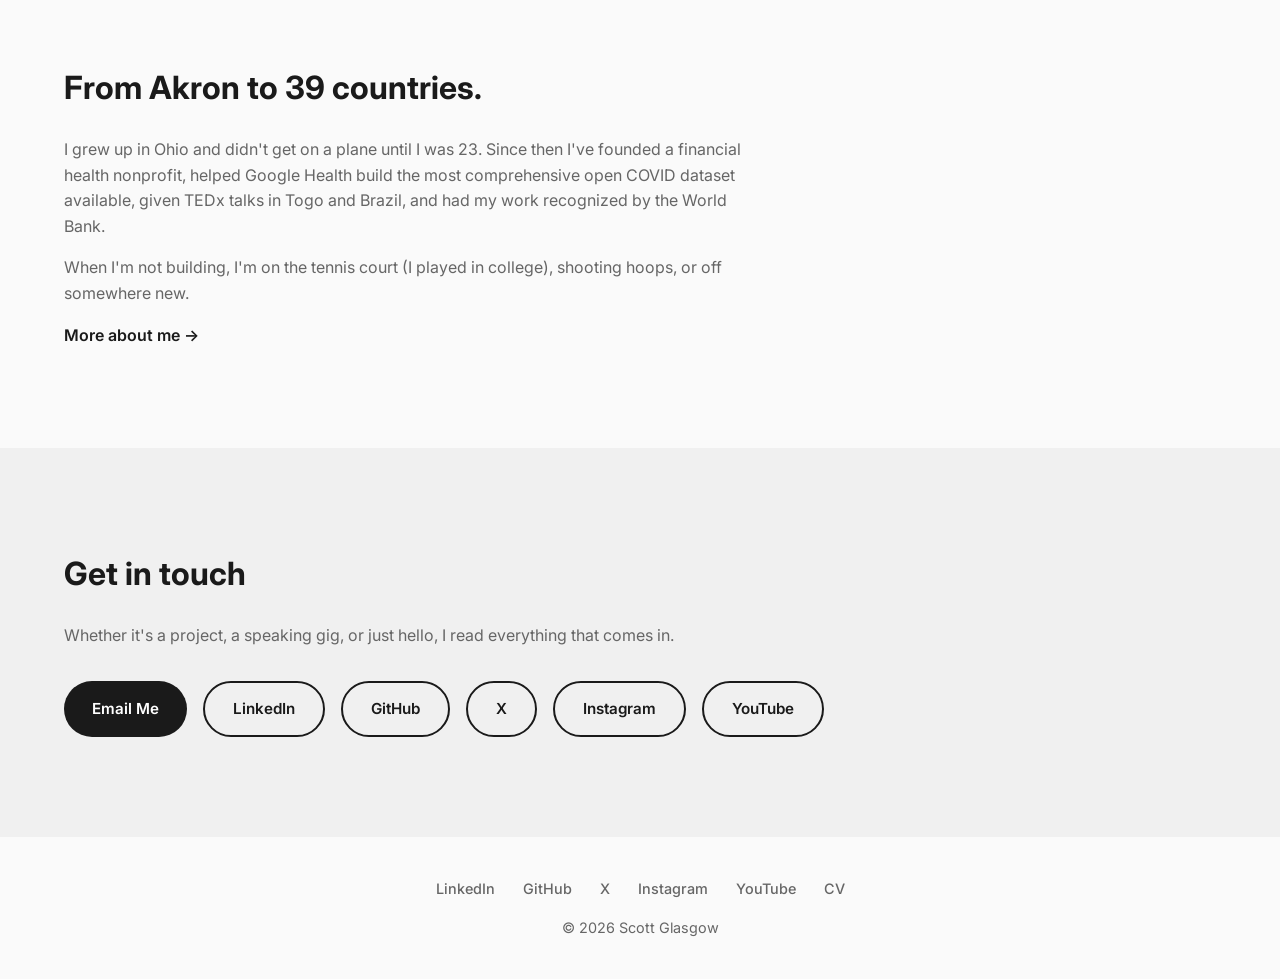
==== commit e8e75802: "Sharpen the homepage and tighten site-wide consistency The homepage now shows the work instead of a " ====
--- a/index.html
+++ b/index.html
@@ -411,6 +411,11 @@
 
             .physics-hint {
                 justify-content: center;
+            }
+
+            /* The desktop three-column override above must give way on phones */
+            .grid-3 {
+                grid-template-columns: 1fr;
             }
 
             body.avatar-docked footer {
@@ -541,11 +546,12 @@
             <div class="container">
                 <div class="hero-content">
                     <div class="hero-text">
-                        <h1>Using technology to improve lives at scale.</h1>
+                        <h1>Big problems, simple solutions.</h1>
                         <p>
-                            Right now that means AI advertising at <a href="https://getfresho.com" target="_blank"
-                                rel="noopener">Fresho</a> and financial health at <a href="https://finmango.org"
-                                target="_blank" rel="noopener">FinMango</a>.
+                            I build tools that help people live better: financial health at <a href="https://finmango.org"
+                                target="_blank" rel="noopener">FinMango</a>, advertising that doesn't track you at
+                            <a href="https://getfresho.com" target="_blank" rel="noopener">Fresho</a>, and an AI radio
+                            station mostly for fun.
                         </p>
                         <div class="hero-actions">
                             <a href="#contact" class="btn btn-primary">Let's Connect</a>
@@ -563,45 +569,64 @@
             </div>
         </section>
 
-        <section id="about">
+        <section id="work">
+            <div class="container">
+                <div class="section-head">
+                    <h2>Selected work</h2>
+                    <a href="projects.html" class="section-link">All projects &rarr;</a>
+                </div>
+                <div class="grid-3" style="margin-top: 40px;">
+                    <div class="card">
+                        <div class="card-image-wrapper">
+                            <img src="images/fresho.jpg" alt="Fresho" class="card-image" loading="lazy" width="1080" height="1080">
+                        </div>
+                        <div class="card-meta">Active</div>
+                        <h3>Fresho</h3>
+                        <p>Personalized advertising without third-party cookies. Launch and automate campaigns
+                            without following anyone around the internet.</p>
+                        <a href="https://getfresho.com" target="_blank" rel="noopener" class="card-link">Visit Fresho &rarr;</a>
+                    </div>
+
+                    <div class="card">
+                        <div class="card-image-wrapper">
+                            <img src="images/finmango.jpg" alt="FinMango" class="card-image" loading="lazy" width="1080" height="1080">
+                        </div>
+                        <div class="card-meta">Active</div>
+                        <h3>FinMango</h3>
+                        <p>A global nonprofit building financial health infrastructure for young adults and
+                            vulnerable communities. My life's work.</p>
+                        <a href="https://finmango.org" target="_blank" rel="noopener" class="card-link">Visit FinMango &rarr;</a>
+                    </div>
+
+                    <div class="card">
+                        <div class="card-image-wrapper">
+                            <img src="images/robot-radio.jpg" alt="Raging Robot Radio" class="card-image" loading="lazy" width="1080" height="1080">
+                        </div>
+                        <div class="card-meta">Side project</div>
+                        <h3>Raging Robot Radio</h3>
+                        <p>The world's first fully AI-powered DJ radio station, featuring C-3PO's voice. Built
+                            to find out what AI does to audio.</p>
+                        <a href="https://ragingrobot.app/" target="_blank" rel="noopener" class="card-link">Listen in &rarr;</a>
+                    </div>
+                </div>
+            </div>
+        </section>
+
+        <section id="about" style="padding-top: 0;">
             <div class="container">
                 <div style="max-width: 900px;">
-                    <h2>Big problems, simple solutions.</h2>
+                    <h2>From Akron to 39 countries.</h2>
                     <p>
-                        The best answer is usually the simplest one that works. My work runs across financial health,
-                        ad tech that doesn't track you, and an AI radio station I built mostly for fun.
-                    </p>
-                    <p>
-                        I've given TEDx talks in Togo and Brazil, and my work has been recognized by Google Health and
-                        the World Bank. But at the end of the day, I'm just someone who loves solving big problems with
-                        simple solutions.
+                        I grew up in Ohio and didn't get on a plane until I was 23. Since then I've founded a
+                        financial health nonprofit, helped Google Health build the most comprehensive open COVID
+                        dataset available, given TEDx talks in Togo and Brazil, and had my work recognized by the
+                        World Bank.
                     </p>
                     <p>
                         When I'm not building, I'm on the tennis court (I played in college), shooting hoops, or off
                         somewhere new.
                     </p>
-                </div>
-            </div>
-        </section>
-
-        <section id="education" style="padding-top: 0;">
-            <div class="container">
-                <div style="max-width: 900px;">
-                    <h3>Education</h3>
-                    <div class="grid-3" style="margin-top: 32px;">
-                        <div>
-                            <div style="font-weight: 700; font-size: 1.1rem;">Harvard Kennedy School</div>
-                            <div style="opacity: 0.7;">Executive Education: Rethinking Financial Inclusion</div>
-                        </div>
-                        <div>
-                            <div style="font-weight: 700; font-size: 1.1rem;">MA in Financial Economics</div>
-                            <div style="opacity: 0.7;">Kent State University</div>
-                        </div>
-                        <div>
-                            <div style="font-weight: 700; font-size: 1.1rem;">BA in Biology & Community Health</div>
-                            <div style="opacity: 0.7;">Minor in Computer Science • Malone University</div>
-                        </div>
-                    </div>
+                    <a href="about.html" class="section-link">More about me &rarr;</a>
                 </div>
             </div>
         </section>
@@ -631,7 +656,15 @@
 
     <footer>
         <div class="container">
-            <p>© 2026 Scott Glasgow &middot; <a href="Scott_Glasgow_CV.pdf" target="_blank" rel="noopener" class="footer-cv">CV</a></p>
+            <ul class="footer-links">
+                <li><a href="https://www.linkedin.com/in/sglasgow/" target="_blank" rel="noopener">LinkedIn</a></li>
+                <li><a href="https://github.com/mangoscott" target="_blank" rel="noopener">GitHub</a></li>
+                <li><a href="https://x.com/mangoscott_" target="_blank" rel="noopener">X</a></li>
+                <li><a href="https://www.instagram.com/mangoscott/" target="_blank" rel="noopener">Instagram</a></li>
+                <li><a href="https://www.youtube.com/@ScottPlaysTennis" target="_blank" rel="noopener">YouTube</a></li>
+                <li><a href="Scott_Glasgow_CV.pdf" target="_blank" rel="noopener">CV</a></li>
+            </ul>
+            <p>© 2026 Scott Glasgow</p>
         </div>
     </footer>
 
--- a/styles.css
+++ b/styles.css
@@ -186,6 +186,26 @@
 /* Sections */
 section {
     padding: 100px 0;
+    /* Anchor jumps (e.g. #contact) land clear of the fixed header */
+    scroll-margin-top: 88px;
+}
+
+/* Heading with a quiet link on the same line ("All projects →") */
+.section-head {
+    display: flex;
+    justify-content: space-between;
+    align-items: baseline;
+    flex-wrap: wrap;
+    gap: 8px 24px;
+}
+
+.section-head h2 {
+    margin-bottom: 0;
+}
+
+.section-link {
+    font-weight: 600;
+    white-space: nowrap;
 }
 
 section h2 {
@@ -263,6 +283,11 @@
     margin-bottom: 8px;
 }
 
+.card-link {
+    font-weight: 600;
+    margin-top: auto;
+}
+
 .card-meta {
     font-size: 0.875rem;
     color: var(--accent-color);
@@ -309,28 +334,12 @@
     display: block;
 }
 
-/* Bullet List (Media Mentions) */
-.bullet-list {
-    list-style-type: disc;
-    padding-left: 20px;
-    margin-top: 16px;
-}
-
-.bullet-list li {
-    margin-bottom: 12px;
-    color: var(--text-color);
-    line-height: 1.5;
-}
-
-.bullet-list a {
-    text-decoration: underline;
-    text-underline-offset: 2px;
-    color: var(--text-color);
-    font-weight: 600;
-}
-
-.bullet-list a:hover {
-    color: var(--accent-color);
+.subtle-list-compact .subtle-item {
+    padding: 10px 0;
+}
+
+.subtle-list-compact .subtle-title {
+    font-size: 1rem;
 }
 
 /* Footer */
@@ -346,6 +355,24 @@
 footer p {
     max-width: none;
     margin-bottom: 0;
+}
+
+.footer-links {
+    display: flex;
+    flex-wrap: wrap;
+    justify-content: center;
+    gap: 8px 28px;
+    list-style: none;
+    margin-bottom: 16px;
+}
+
+.footer-links a {
+    color: var(--text-muted);
+    font-weight: 500;
+}
+
+.footer-links a:hover {
+    color: var(--accent-color);
 }
 
 /* Skip link: parked off-screen until it receives keyboard focus */
@@ -466,6 +493,10 @@
         font-size: 2rem;
     }
 
+    .footer-links {
+        gap: 8px 18px;
+    }
+
     h2 {
         font-size: 1.5rem;
     }
@@ -478,15 +509,10 @@
 }
 
 .hero-travel h1 {
-    font-family: 'Playfair Display', serif;
-    font-size: clamp(2.5rem, 6vw, 4.5rem);
-    font-weight: 400;
-    margin-bottom: 16px;
-    line-height: 1.1;
+    margin-bottom: 16px;
 }
 
 .hero-travel h1 span {
-    font-style: italic;
     color: var(--accent-color);
 }
 
@@ -508,7 +534,6 @@
     break-inside: avoid;
     margin-bottom: 24px;
     position: relative;
-    border-radius: 4px;
     overflow: hidden;
     background: var(--surface-color);
     transition: transform 0.3s ease;
@@ -624,13 +649,3 @@
     }
 }
 
-/* Quiet CV link in the footer */
-.footer-cv {
-    color: inherit;
-    text-decoration: underline;
-    text-underline-offset: 3px;
-}
-
-.footer-cv:hover {
-    color: var(--accent-color);
-}
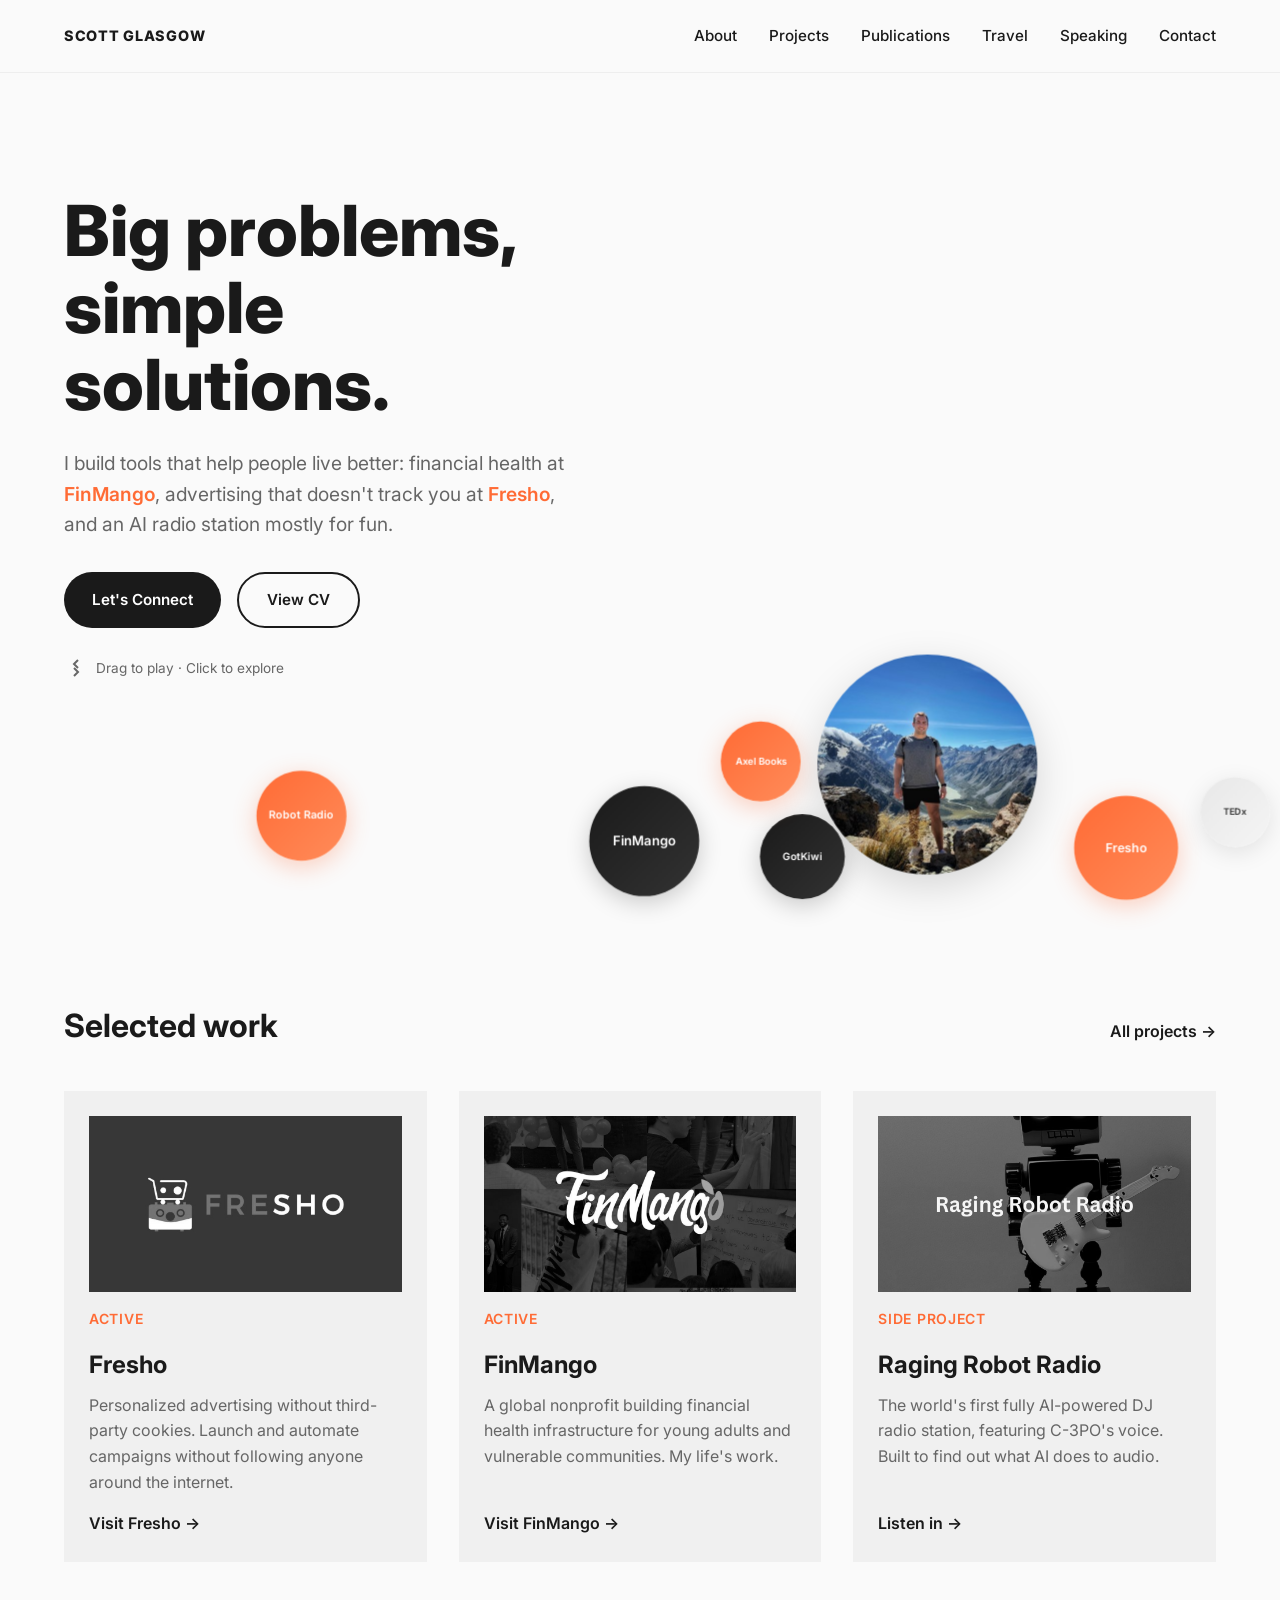
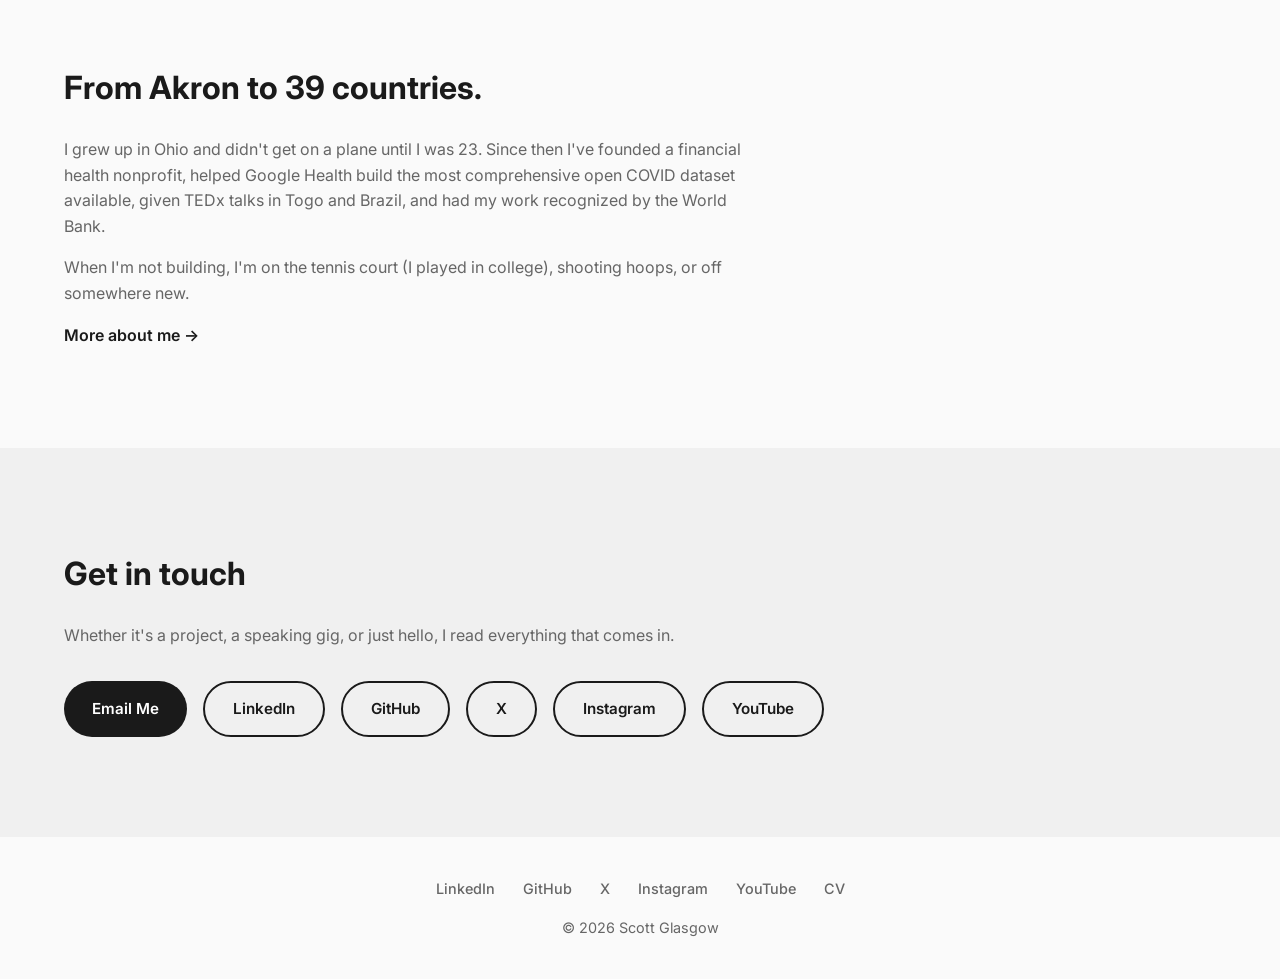
==== commit 549e8398: "Keep the hero subline from orphaning its last word On phones the subline broke with "fun." alone on " ====
--- a/index.html
+++ b/index.html
@@ -88,6 +88,8 @@
             font-weight: 800;
             line-height: 1.1;
             margin-bottom: 24px;
+            /* Even line lengths, so "solutions." never sits alone */
+            text-wrap: balance;
         }
 
         .hero-text p {
@@ -95,6 +97,8 @@
             color: var(--text-muted);
             margin-bottom: 32px;
             max-width: 500px;
+            /* Avoid a lone word on the last line where the browser supports it */
+            text-wrap: pretty;
         }
 
         .hero-text p a {
@@ -551,7 +555,7 @@
                             I build tools that help people live better: financial health at <a href="https://finmango.org"
                                 target="_blank" rel="noopener">FinMango</a>, advertising that doesn't track you at
                             <a href="https://getfresho.com" target="_blank" rel="noopener">Fresho</a>, and an AI radio
-                            station mostly for fun.
+                            station mostly for&nbsp;fun.
                         </p>
                         <div class="hero-actions">
                             <a href="#contact" class="btn btn-primary">Let's Connect</a>
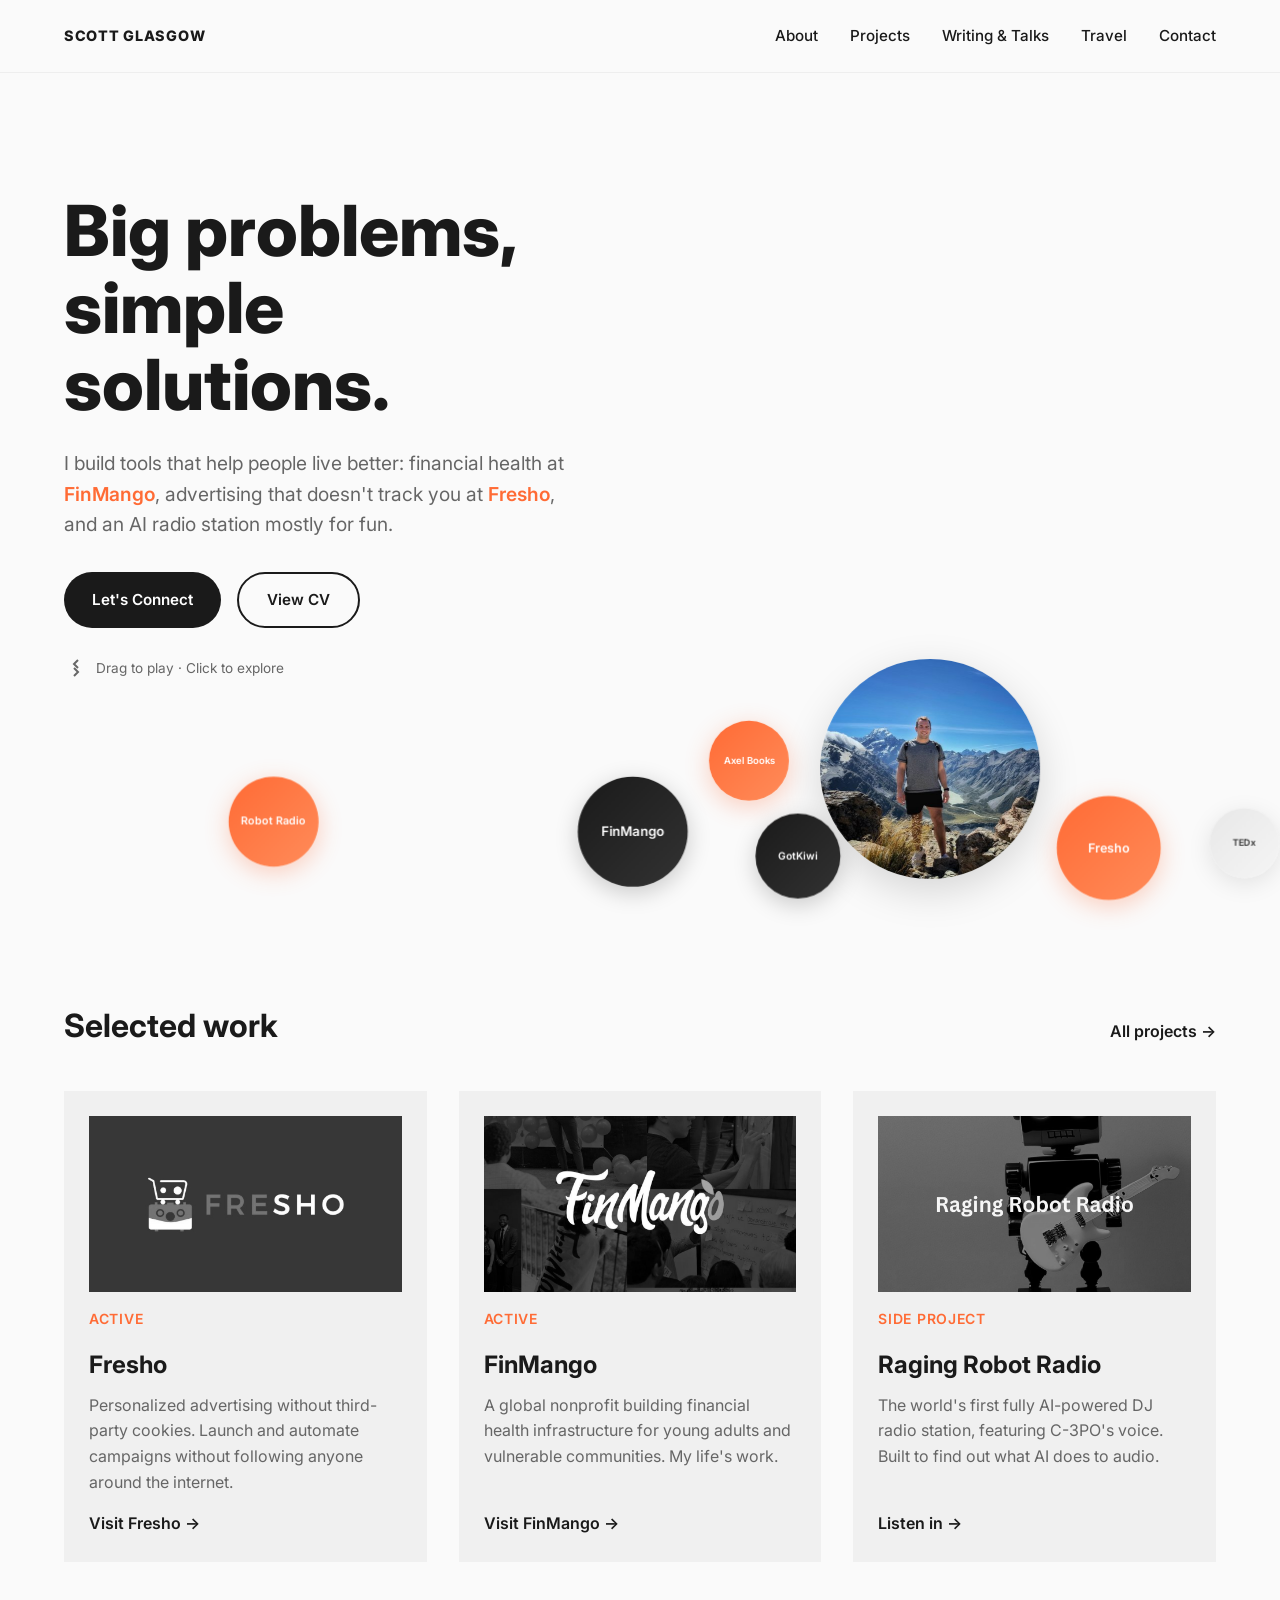
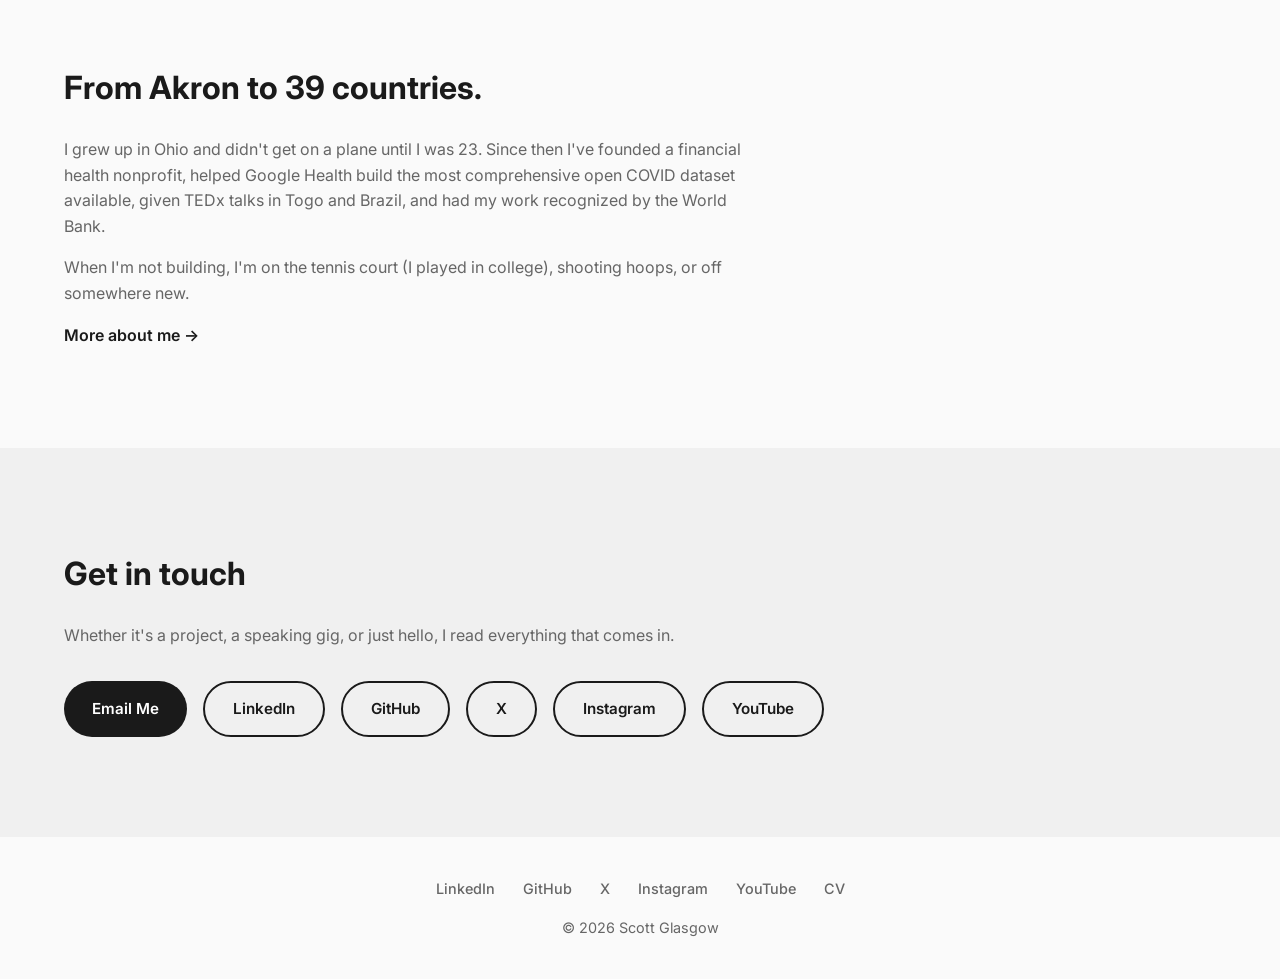
==== commit 0d3f9937: "Fold Speaking into Writing & Talks and stop pitching for gigs The site presents Scott as a builder; " ====
--- a/index.html
+++ b/index.html
@@ -518,9 +518,8 @@
             <ul class="nav-links">
                 <li><a href="about.html">About</a></li>
                 <li><a href="projects.html">Projects</a></li>
-                <li><a href="publications.html">Publications</a></li>
+                <li><a href="publications.html">Writing &amp; Talks</a></li>
                 <li><a href="travel.html">Travel</a></li>
-                <li><a href="speaking.html">Speaking</a></li>
                 <li><a href="#contact">Contact</a></li>
             </ul>
         </nav>
@@ -538,9 +537,8 @@
         <ul class="mobile-menu-links">
             <li><a href="about.html">About</a></li>
             <li><a href="projects.html">Projects</a></li>
-            <li><a href="publications.html">Publications</a></li>
+            <li><a href="publications.html">Writing &amp; Talks</a></li>
             <li><a href="travel.html">Travel</a></li>
-            <li><a href="speaking.html">Speaking</a></li>
             <li><a href="#contact">Contact</a></li>
         </ul>
     </div>
--- a/styles.css
+++ b/styles.css
@@ -502,10 +502,261 @@
     }
 }
 
+/* ---- Shared page furniture (introduced with the About redesign) ---- */
+
+/* Page hero: eyebrow, big balanced headline, lede */
+.page-hero {
+    padding: 150px 0 40px;
+}
+
+.page-hero h1 {
+    font-size: clamp(2.4rem, 4.6vw, 4rem);
+    line-height: 1.05;
+    letter-spacing: -0.02em;
+    margin-bottom: 24px;
+    text-wrap: balance;
+}
+
+.page-hero .lede {
+    font-size: 1.2rem;
+    line-height: 1.7;
+    max-width: 620px;
+    margin-bottom: 0;
+}
+
+.eyebrow {
+    display: inline-flex;
+    align-items: center;
+    gap: 10px;
+    font-size: 0.8rem;
+    font-weight: 700;
+    letter-spacing: 0.12em;
+    text-transform: uppercase;
+    color: var(--accent-color);
+    margin-bottom: 24px;
+}
+
+.eyebrow::before {
+    content: "";
+    width: 28px;
+    height: 2px;
+    background: var(--accent-color);
+}
+
+.eyebrow.muted {
+    color: var(--text-muted);
+}
+
+.eyebrow.muted::before {
+    background: var(--text-muted);
+}
+
+/* Stat strip: big accent numbers that count up on first view */
+.stat-strip {
+    display: grid;
+    grid-template-columns: repeat(4, 1fr);
+    border-top: 1px solid var(--border-color);
+    border-bottom: 1px solid var(--border-color);
+}
+
+.stat-strip.three {
+    grid-template-columns: repeat(3, 1fr);
+}
+
+.stat-strip .stat {
+    padding: 32px 24px;
+    border-left: 1px solid var(--border-color);
+}
+
+.stat-strip .stat:first-child {
+    border-left: none;
+    padding-left: 0;
+}
+
+.stat-number {
+    font-size: clamp(2.4rem, 4vw, 3.4rem);
+    font-weight: 800;
+    line-height: 1;
+    letter-spacing: -0.02em;
+    color: var(--accent-color);
+    font-variant-numeric: tabular-nums;
+}
+
+.stat-label {
+    margin-top: 8px;
+    font-weight: 600;
+    color: var(--text-color);
+}
+
+.stat-sub {
+    font-size: 0.9rem;
+    color: var(--text-muted);
+}
+
+/* Dark closing invite */
+.say-hello {
+    background: var(--text-color);
+    color: #fff;
+    padding: 100px 0;
+}
+
+.say-hello h2 {
+    color: #fff;
+    font-size: clamp(2rem, 4vw, 3rem);
+    letter-spacing: -0.02em;
+    text-wrap: balance;
+}
+
+.say-hello p {
+    color: rgba(255, 255, 255, 0.7);
+    font-size: 1.1rem;
+}
+
+.say-hello .btn-primary {
+    background: var(--accent-color);
+    color: #fff;
+}
+
+.say-hello .btn-primary:hover {
+    background: #ff8c5a;
+}
+
+.say-hello .btn-outline {
+    color: #fff;
+    border-color: rgba(255, 255, 255, 0.5);
+}
+
+.say-hello .btn-outline:hover {
+    background: #fff;
+    color: var(--text-color);
+    border-color: #fff;
+}
+
+/* Scroll reveal: elements fade up the first time they enter the viewport.
+   Children of a .stagger container arrive one after another. */
+.reveal {
+    opacity: 0;
+    transform: translateY(24px);
+    transition: opacity 0.7s ease, transform 0.7s ease;
+}
+
+.reveal.is-visible {
+    opacity: 1;
+    transform: none;
+}
+
+.stagger > .reveal:nth-child(2) { transition-delay: 0.08s; }
+.stagger > .reveal:nth-child(3) { transition-delay: 0.16s; }
+.stagger > .reveal:nth-child(4) { transition-delay: 0.24s; }
+.stagger > .reveal:nth-child(5) { transition-delay: 0.32s; }
+.stagger > .reveal:nth-child(6) { transition-delay: 0.40s; }
+
+/* Muted card label for retired work */
+.card-meta.muted {
+    color: var(--text-muted);
+}
+
+/* Row of organisation names */
+.org-row {
+    display: flex;
+    flex-wrap: wrap;
+    gap: 12px 40px;
+    margin-top: 32px;
+    font-weight: 700;
+    font-size: 1.05rem;
+    letter-spacing: -0.01em;
+    color: var(--text-color);
+}
+
+/* Native pull quote (replaces the third-party tweet embed) */
+.pull-quote {
+    margin-top: 48px;
+    padding: 32px 32px 32px 40px;
+    border-left: 4px solid var(--accent-color);
+    background: var(--bg-color);
+    max-width: 760px;
+}
+
+.pull-quote p {
+    font-size: 1.15rem;
+    line-height: 1.6;
+    color: var(--text-color);
+    max-width: none;
+    margin-bottom: 16px;
+}
+
+.pull-quote cite {
+    font-style: normal;
+    font-size: 0.9rem;
+    color: var(--text-muted);
+}
+
+.pull-quote cite a {
+    color: var(--text-muted);
+    text-decoration: underline;
+    text-underline-offset: 3px;
+}
+
+.pull-quote cite a:hover {
+    color: var(--accent-color);
+}
+
+@media (prefers-reduced-motion: reduce) {
+    .reveal,
+    .stagger > .reveal {
+        opacity: 1;
+        transform: none;
+        transition: none;
+    }
+}
+
+@media (max-width: 900px) {
+    .stat-strip,
+    .stat-strip.three {
+        grid-template-columns: 1fr 1fr;
+    }
+
+    .stat-strip .stat:nth-child(odd) {
+        border-left: none;
+        padding-left: 0;
+    }
+
+    .stat-strip .stat:nth-child(n+3) {
+        border-top: 1px solid var(--border-color);
+    }
+}
+
+@media (max-width: 768px) {
+    .page-hero {
+        padding-top: 110px;
+    }
+
+    .page-hero h1 {
+        font-size: 2.2rem;
+    }
+
+    .say-hello {
+        padding: 72px 0;
+    }
+
+    .org-row {
+        gap: 8px 24px;
+        font-size: 0.95rem;
+    }
+
+    .pull-quote {
+        padding: 24px;
+    }
+}
+
 /* Travel Page Specific Styles */
 .hero-travel {
     padding: 150px 0 80px;
     text-align: center;
+}
+
+.hero-travel .eyebrow {
+    margin-bottom: 20px;
 }
 
 .hero-travel h1 {
@@ -538,6 +789,11 @@
     background: var(--surface-color);
     transition: transform 0.3s ease;
     cursor: pointer;
+}
+
+/* Tiles fade up on first view, then hover as before */
+.gallery-item.reveal {
+    transition: opacity 0.7s ease, transform 0.4s ease;
 }
 
 .gallery-item:hover {
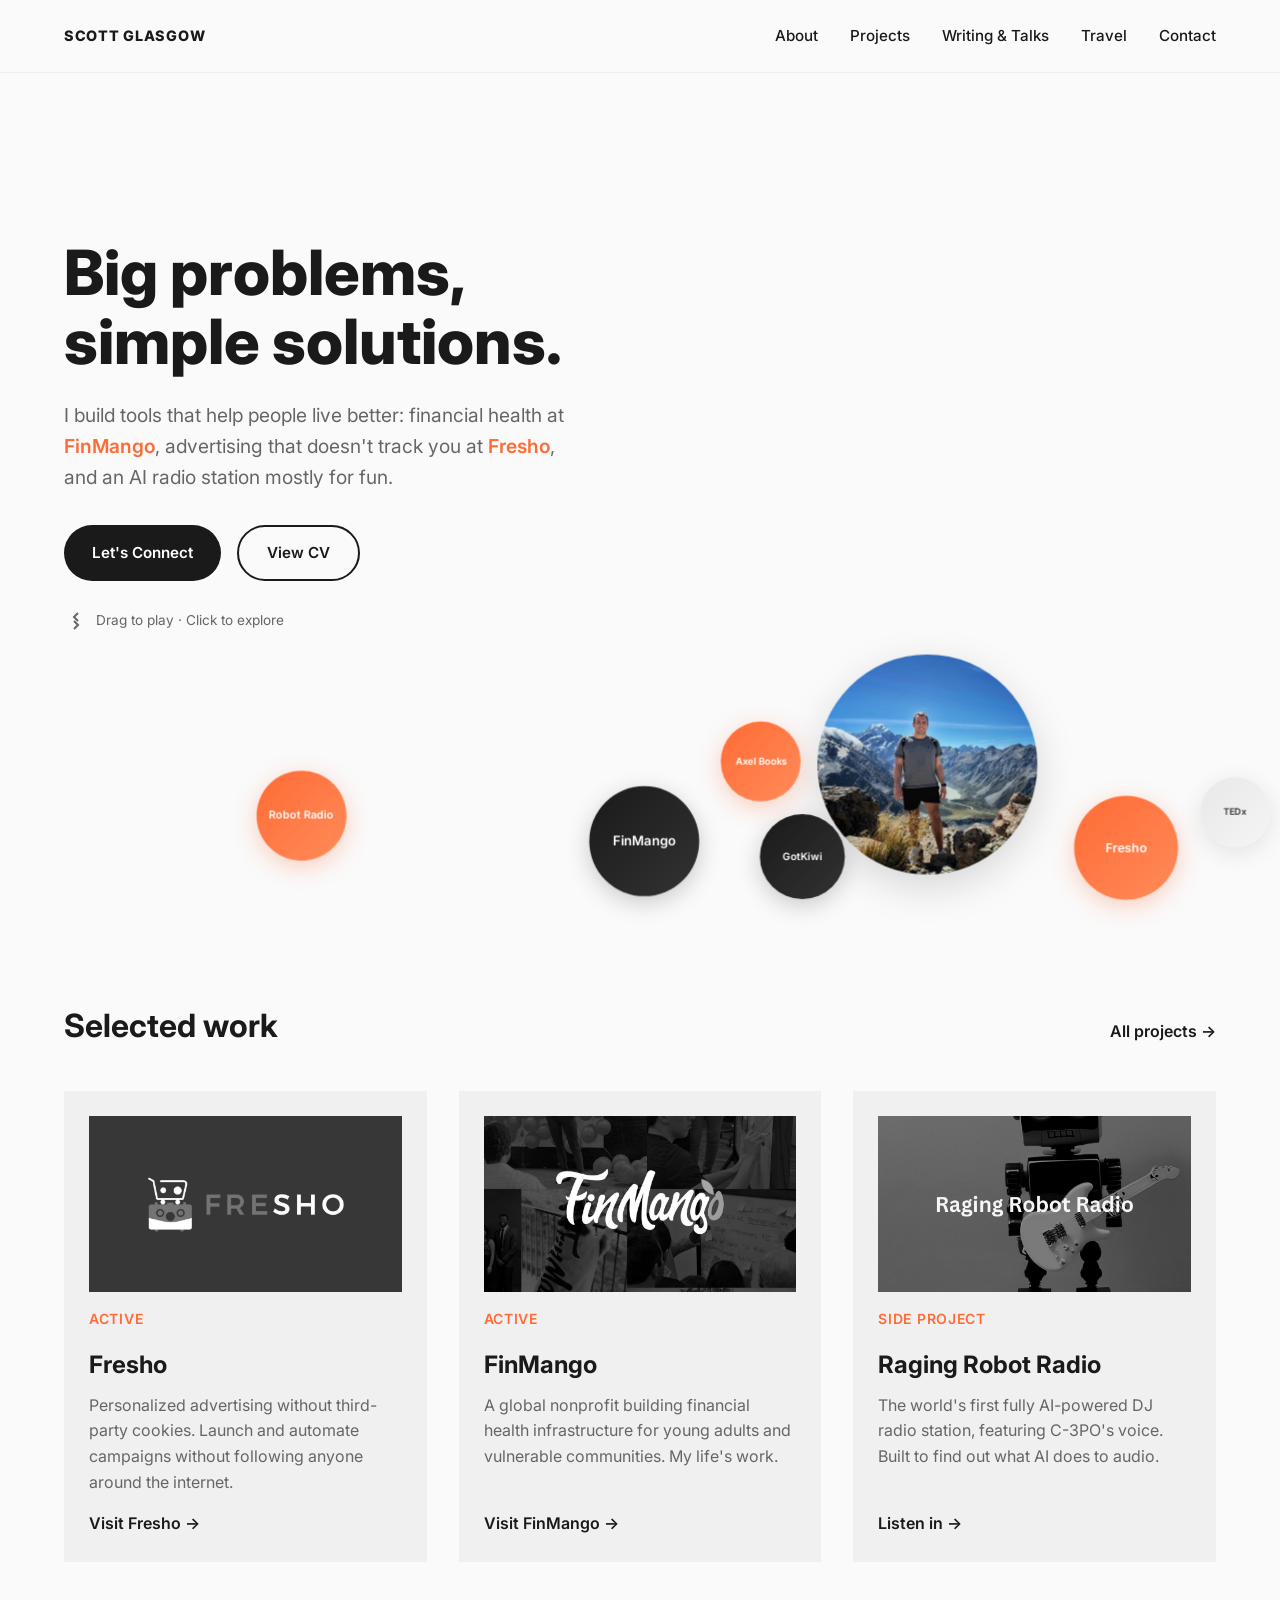
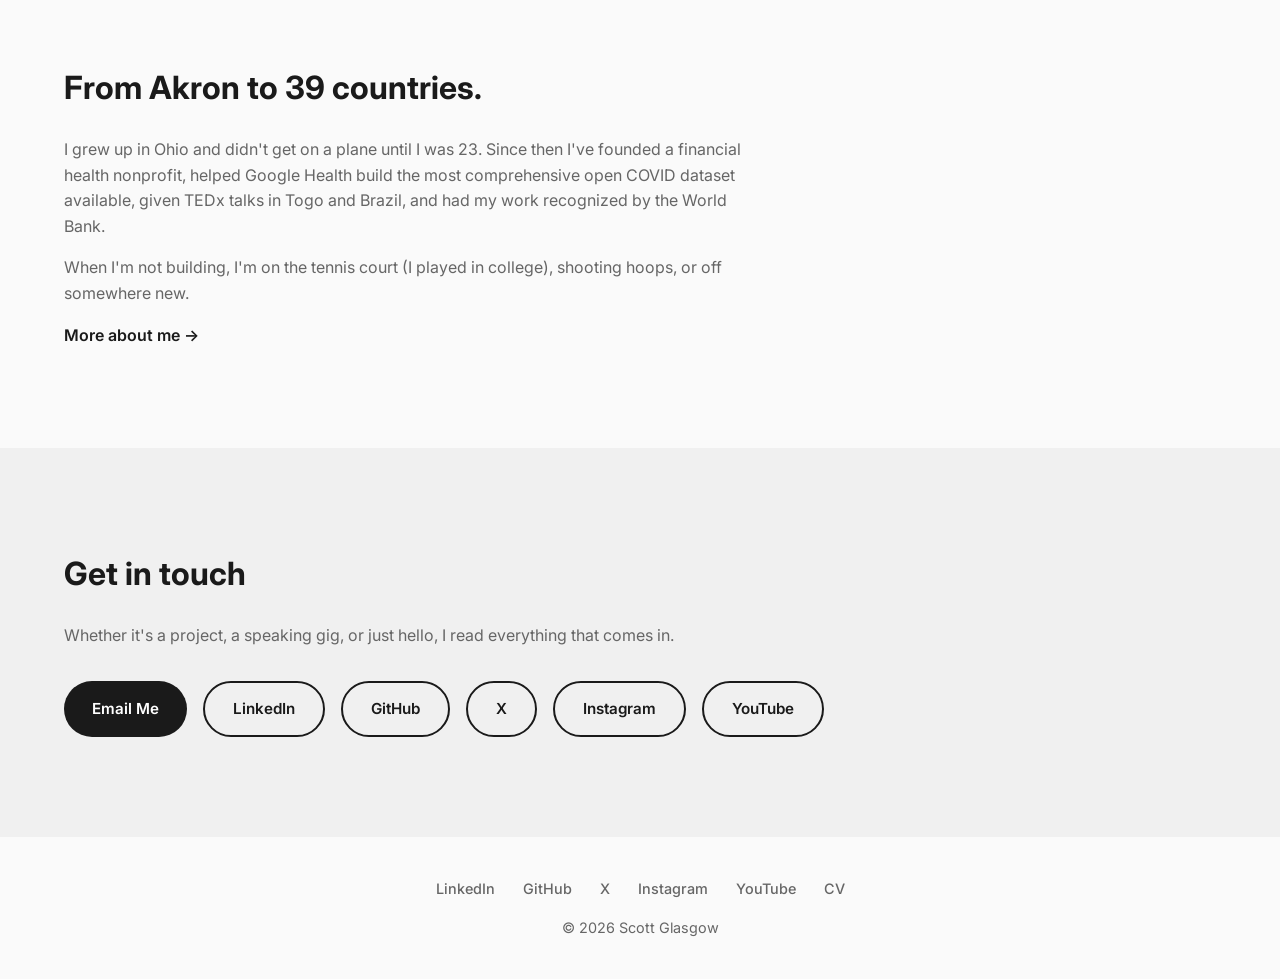
==== commit 764dfbb3: "Keep the hero headline on two lines at desktop widths "Big problems, simple solutions." was wrapping" ====
--- a/index.html
+++ b/index.html
@@ -84,7 +84,14 @@
         }
 
         .hero-text h1 {
-            font-size: clamp(2.8rem, 5.5vw, 4.5rem);
+            /*
+             * Sized so the headline always breaks as two lines:
+             * "Big problems," / "simple solutions."
+             * The text column is (viewport - 2*24px padding - 64px gap) / 2, capped at 544px,
+             * and "simple solutions." in Inter 800 is ~8.5em wide, so the font must stay
+             * under column / 8.5 — that's the 5.8vw - 7px slope and the 3.9rem ceiling.
+             */
+            font-size: clamp(2.2rem, 5.8vw - 7px, 3.9rem);
             font-weight: 800;
             line-height: 1.1;
             margin-bottom: 24px;
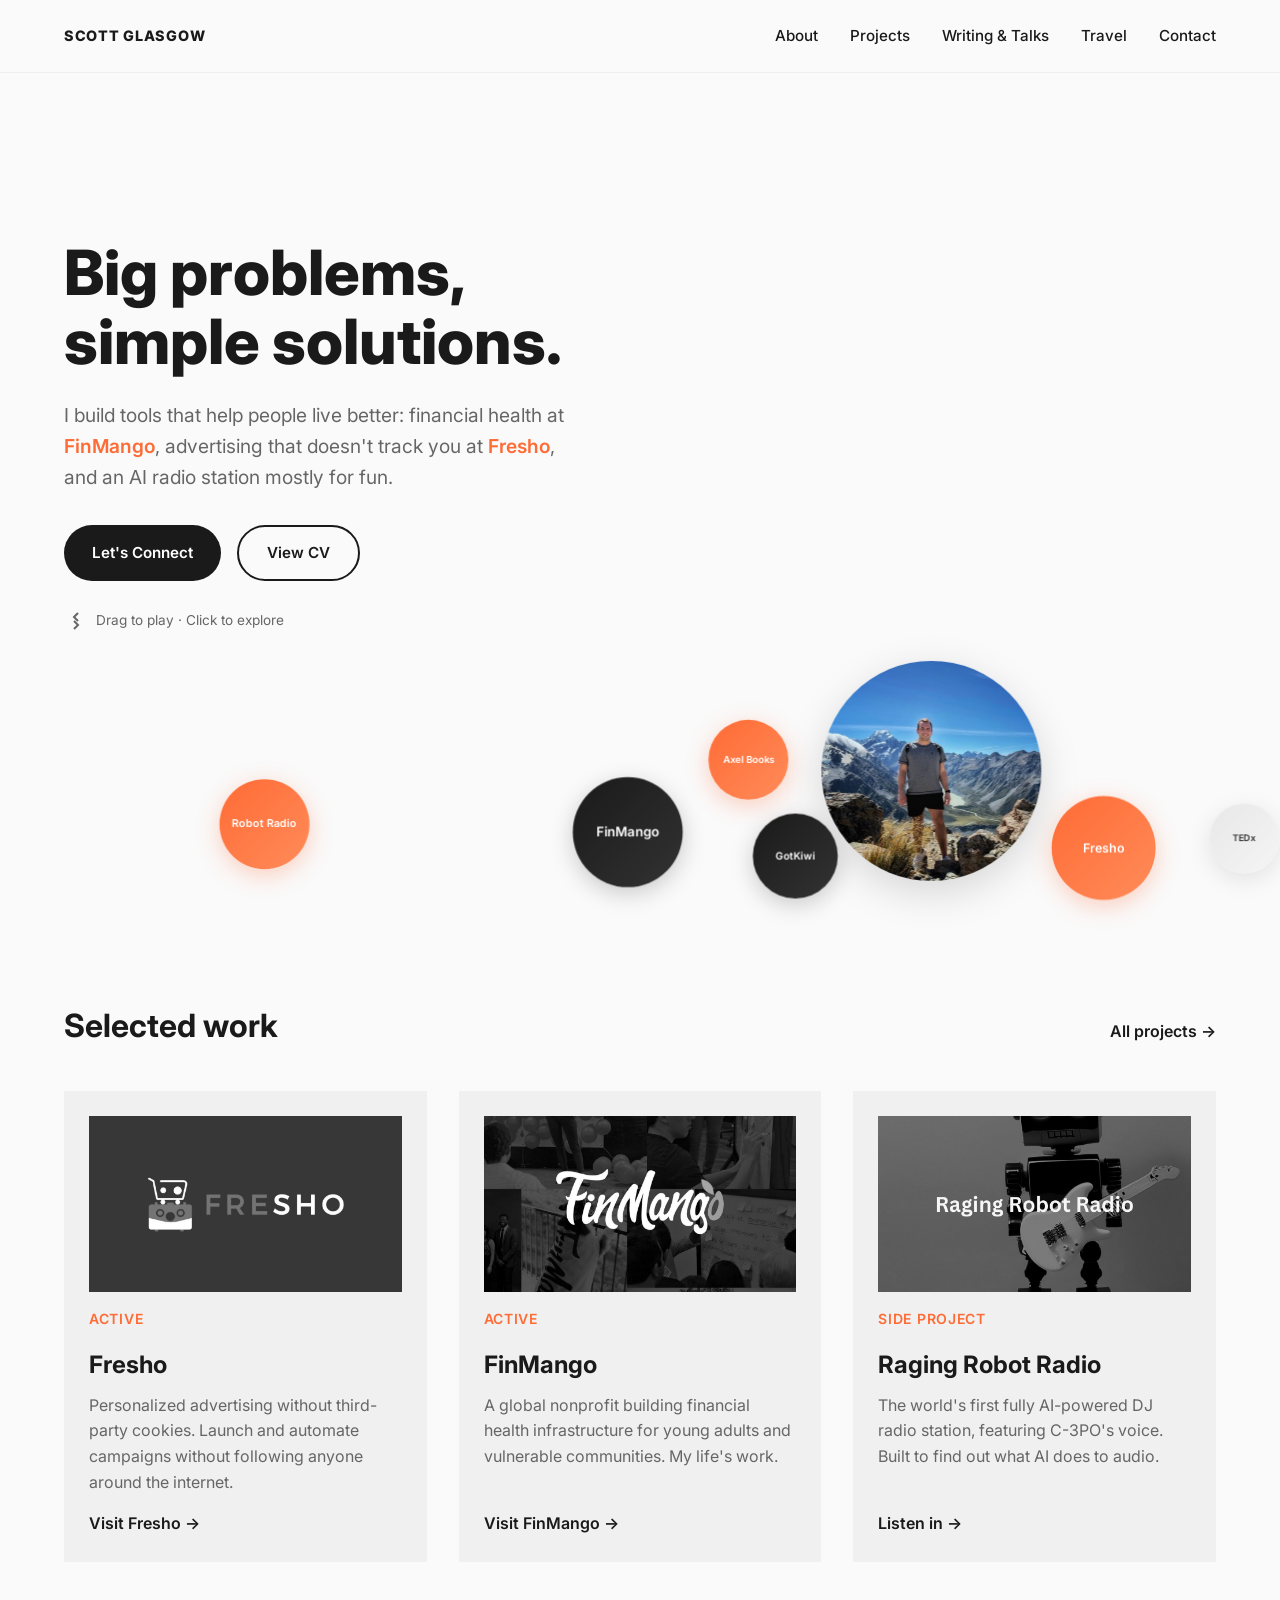
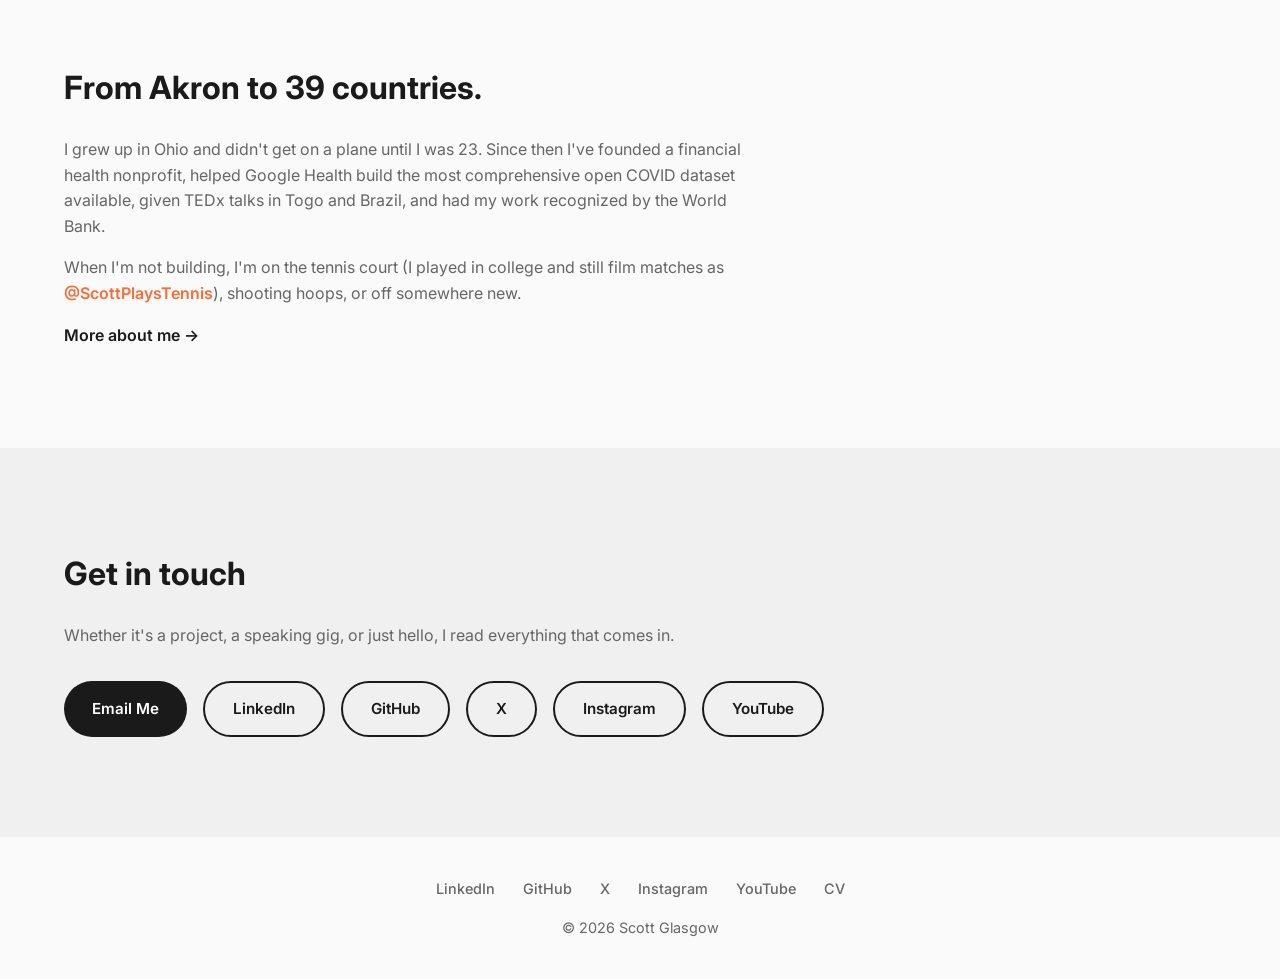
==== commit f099c64b: "Link the homepage tennis mention to @ScottPlaysTennis The About blurb on the homepage already said "" ====
--- a/index.html
+++ b/index.html
@@ -108,13 +108,15 @@
             text-wrap: pretty;
         }
 
-        .hero-text p a {
+        .hero-text p a,
+        #about p a {
             color: var(--accent-color);
             text-decoration: none;
             font-weight: 600;
         }
 
-        .hero-text p a:hover {
+        .hero-text p a:hover,
+        #about p a:hover {
             text-decoration: underline;
         }
 
@@ -632,8 +634,9 @@
                         World Bank.
                     </p>
                     <p>
-                        When I'm not building, I'm on the tennis court (I played in college), shooting hoops, or off
-                        somewhere new.
+                        When I'm not building, I'm on the tennis court (I played in college and still film matches as
+                        <a href="https://www.youtube.com/@ScottPlaysTennis" target="_blank"
+                            rel="noopener">@ScottPlaysTennis</a>), shooting hoops, or off somewhere&nbsp;new.
                     </p>
                     <a href="about.html" class="section-link">More about me &rarr;</a>
                 </div>
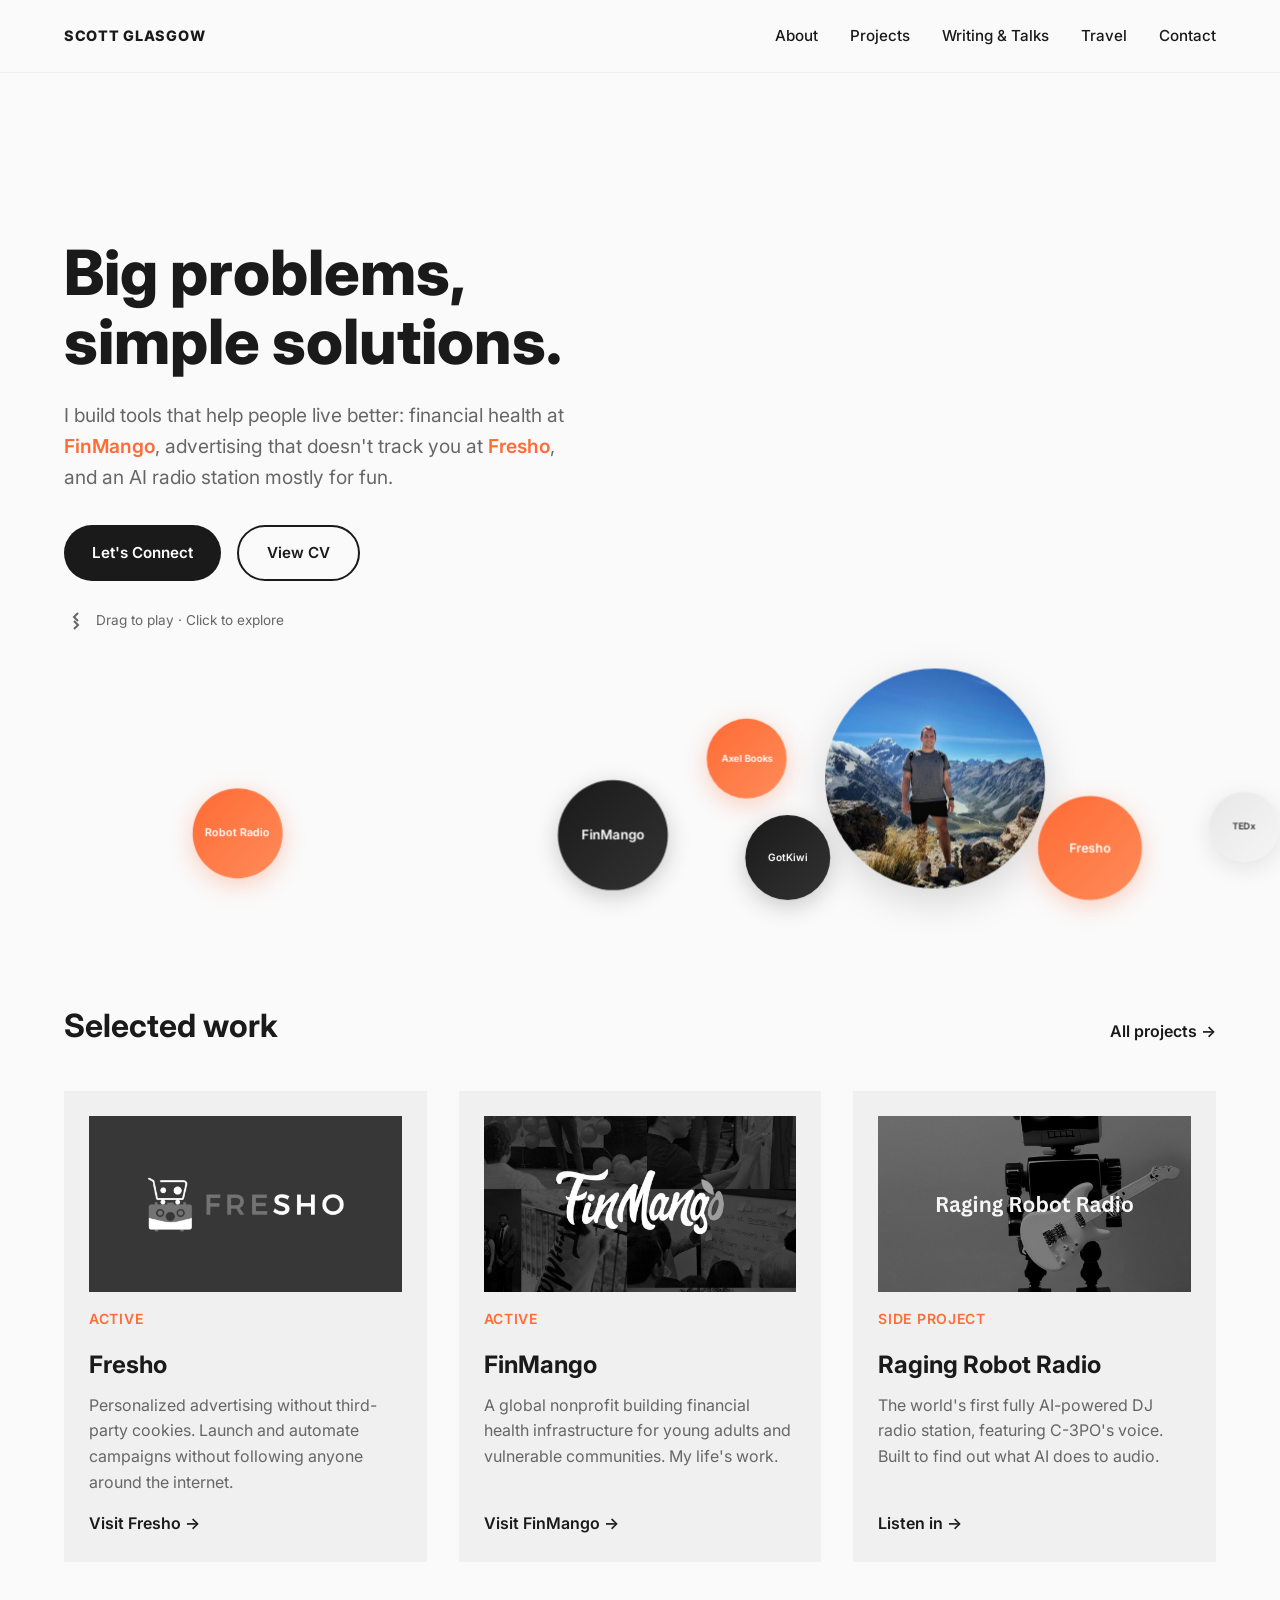
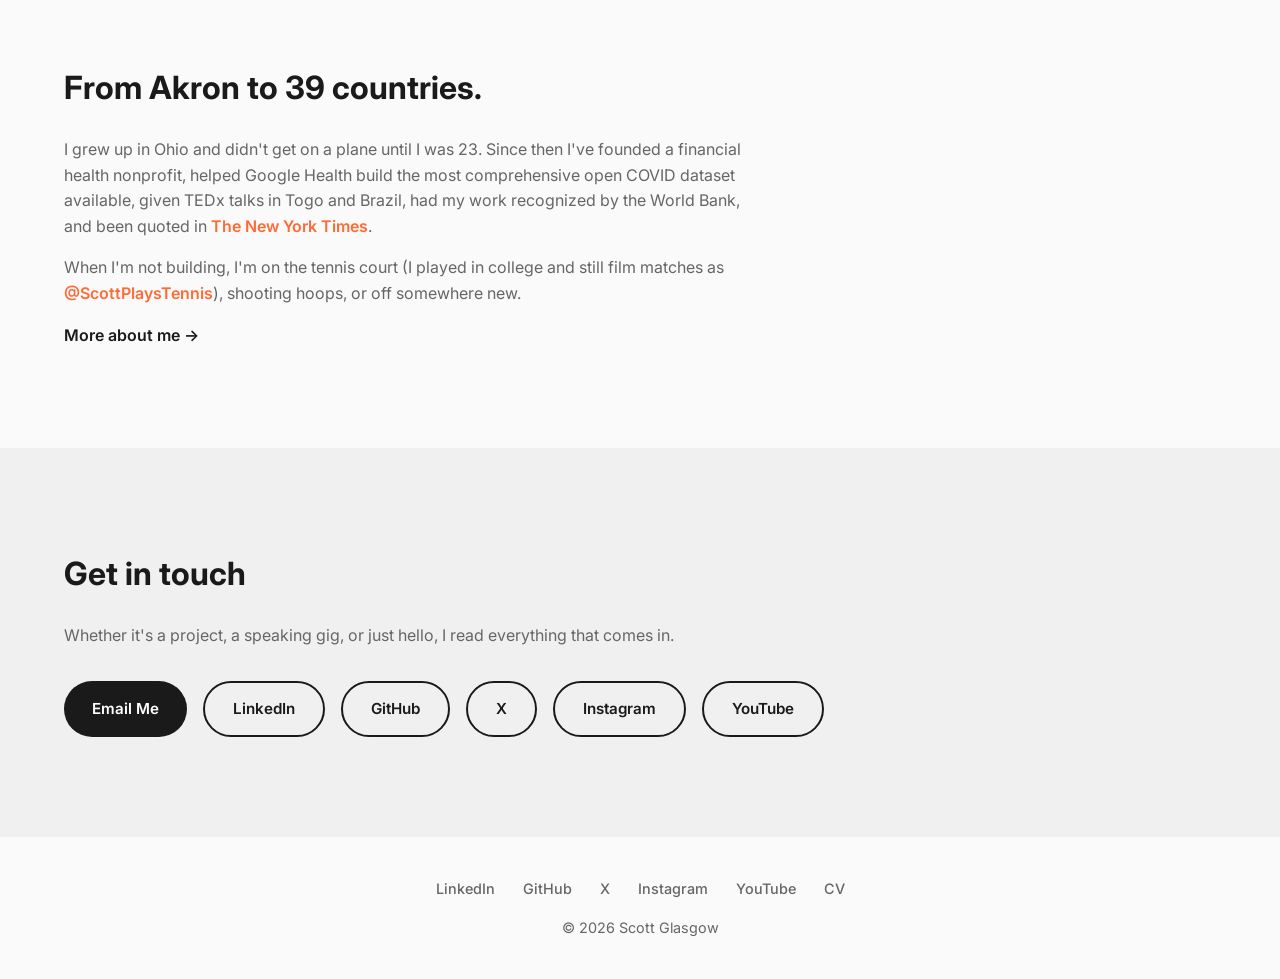
==== commit d978d718: "Add the 2026 New York Times car-insurance quote to media mentions Scott is quoted as FinMango's exec" ====
--- a/index.html
+++ b/index.html
@@ -630,8 +630,9 @@
                     <p>
                         I grew up in Ohio and didn't get on a plane until I was 23. Since then I've founded a
                         financial health nonprofit, helped Google Health build the most comprehensive open COVID
-                        dataset available, given TEDx talks in Togo and Brazil, and had my work recognized by the
-                        World Bank.
+                        dataset available, given TEDx talks in Togo and Brazil, had my work recognized by the
+                        World Bank, and been quoted in <a href="https://www.nytimes.com/2026/09/25/your-money/car-insurance-child-costs.html?unlocked_article_code=1.D1E.yS5C.3FC5p3sM-yL1&amp;smid=url-share"
+                            target="_blank" rel="noopener">The New York Times</a>.
                     </p>
                     <p>
                         When I'm not building, I'm on the tennis court (I played in college and still film matches as
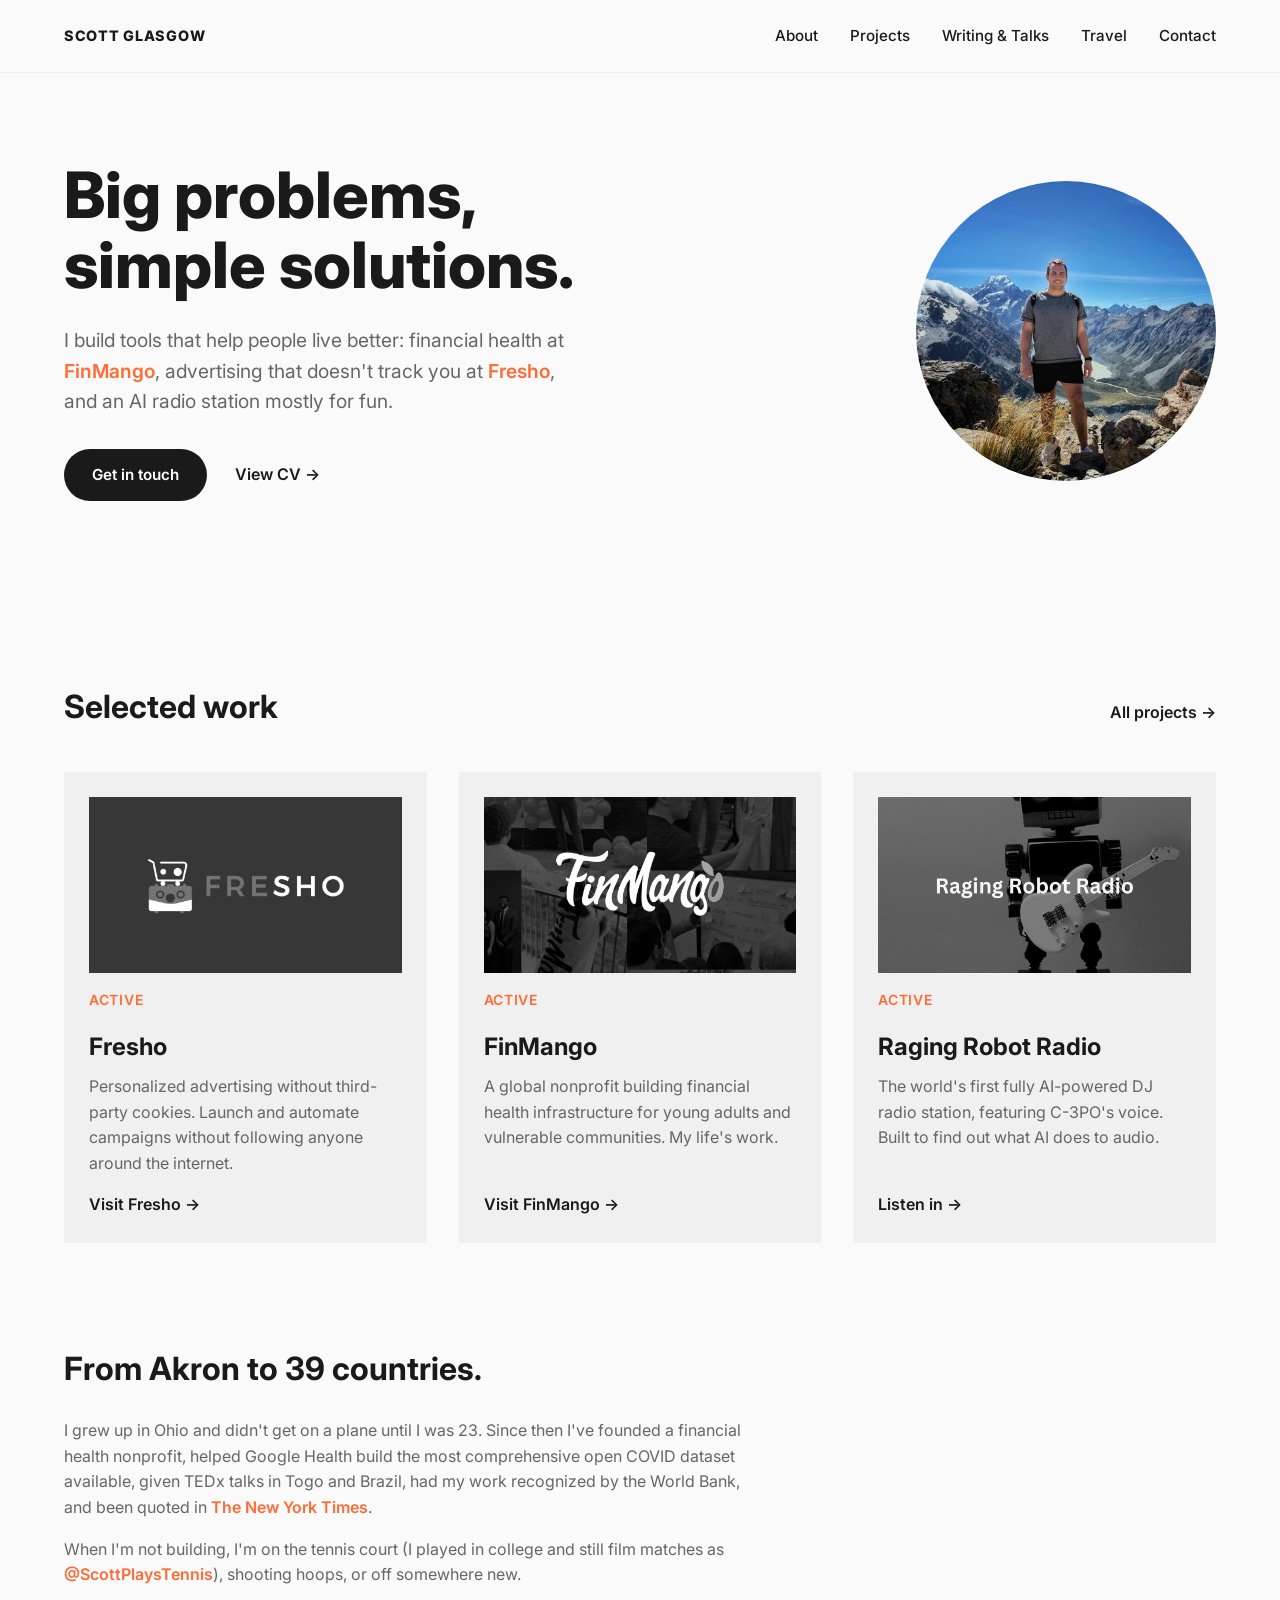
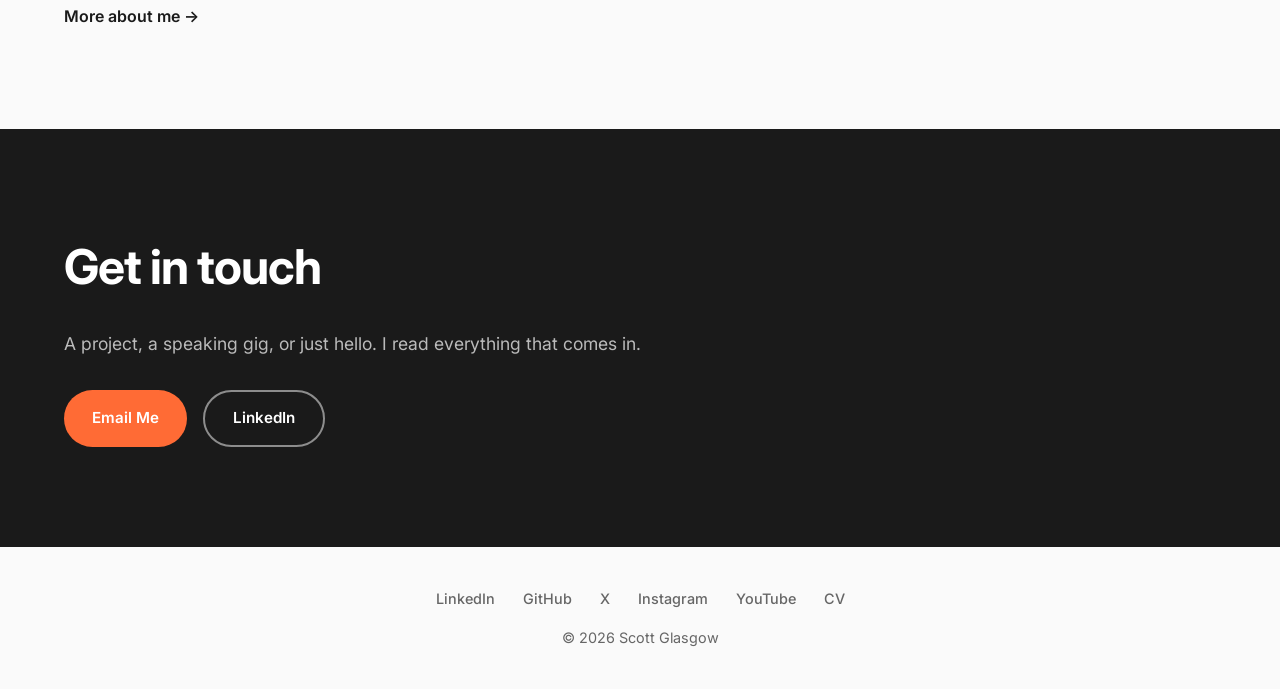
==== commit 83e95a0e: "Simplify the homepage: one hero, one thing to do Replace the bubble physics simulation with a plain " ====
--- a/index.html
+++ b/index.html
@@ -50,52 +50,24 @@
     <!-- The hero photo is injected by script, so tell the browser about it up front -->
     <link rel="preload" as="image" href="images/scott1.jpg">
 
-    <!-- Shared design system; the rules below are specific to the physics hero -->
+    <!-- Shared design system; the rules below are specific to the homepage hero -->
     <link rel="stylesheet" href="styles.css">
 
     <style>
-        .logo {
-            padding-left: 0;
-            transition: padding-left 0.4s cubic-bezier(0.22, 1, 0.36, 1);
-        }
-
-        /* Makes room for the photo ball once it settles into the masthead */
-        body.avatar-docked .logo {
-            padding-left: 46px;
-        }
-
-        /* Hero */
+        /* Hero: words on the left, face on the right */
         .hero {
-            min-height: 100vh;
-            display: flex;
-            align-items: center;
-            padding-top: 72px;
-            position: relative;
-            overflow: hidden;
+            padding: 160px 0 80px;
         }
 
         .hero-content {
-            position: relative;
-            z-index: 2;
             display: grid;
-            grid-template-columns: 1fr 1fr;
+            grid-template-columns: 1fr auto;
             gap: 64px;
             align-items: center;
         }
 
         .hero-text h1 {
-            /*
-             * Sized so the headline always breaks as two lines:
-             * "Big problems," / "simple solutions."
-             * The text column is (viewport - 2*24px padding - 64px gap) / 2, capped at 544px,
-             * and "simple solutions." in Inter 800 is ~8.5em wide, so the font must stay
-             * under column / 8.5 — that's the 5.8vw - 7px slope and the 3.9rem ceiling.
-             */
-            font-size: clamp(2.2rem, 5.8vw - 7px, 3.9rem);
-            font-weight: 800;
-            line-height: 1.1;
-            margin-bottom: 24px;
-            /* Even line lengths, so "solutions." never sits alone */
+            font-size: clamp(2.4rem, 6vw, 4rem);
             text-wrap: balance;
         }
 
@@ -104,381 +76,63 @@
             color: var(--text-muted);
             margin-bottom: 32px;
             max-width: 500px;
-            /* Avoid a lone word on the last line where the browser supports it */
             text-wrap: pretty;
         }
 
         .hero-text p a,
         #about p a {
             color: var(--accent-color);
-            text-decoration: none;
             font-weight: 600;
         }
 
         .hero-text p a:hover,
         #about p a:hover {
             text-decoration: underline;
+            text-underline-offset: 3px;
         }
 
         .hero-actions {
             display: flex;
             flex-wrap: wrap;
-            gap: 16px;
-        }
-
-        /* Physics layer — fixed to the viewport so the balls survive the scroll */
-        .physics-layer {
-            position: fixed;
-            top: 0;
-            left: 0;
-            width: 100%;
-            height: 100%;
-            z-index: 1001;
-            pointer-events: none;
-        }
-
-        /* Frosted plate that fades in behind the dock */
-        .dock-plate {
-            position: absolute;
-            border-radius: 100px;
-            background: rgba(250, 250, 250, 0.75);
-            backdrop-filter: blur(12px);
-            box-shadow: 0 8px 32px rgba(0, 0, 0, 0.1);
-            border: 1px solid rgba(0, 0, 0, 0.05);
-            opacity: 0;
-            /* Kept out of the paint entirely until it's needed — an always-on
-               backdrop-filter makes the compositor work on every frame */
-            visibility: hidden;
-            transition: opacity 0.35s ease, visibility 0.35s;
-            pointer-events: none;
-        }
-
-        .physics-layer.docked .dock-plate {
-            opacity: 1;
-            visibility: visible;
-        }
-
-        .ball {
-            position: absolute;
-            top: 0;
-            left: 0;
+            align-items: center;
+            gap: 16px 28px;
+        }
+
+        .hero-photo img {
+            display: block;
+            width: 300px;
+            height: 300px;
             border-radius: 50%;
-            display: flex;
-            align-items: center;
-            justify-content: center;
-            font-weight: 600;
-            font-size: 12px;
-            cursor: grab;
-            user-select: none;
-            -webkit-user-select: none;
-            -webkit-tap-highlight-color: transparent;
-            transition: box-shadow 0.2s;
-            text-decoration: none;
-            pointer-events: auto;
-            will-change: transform;
-            touch-action: none;
-        }
-
-        /* Docked balls are navigation, so let touches scroll the page again */
-        .ball.is-docked {
-            touch-action: auto;
-            cursor: pointer;
-        }
-
-        .ball:active {
-            cursor: grabbing;
-        }
-
-        .ball:hover {
-            box-shadow: 0 8px 30px rgba(0, 0, 0, 0.2);
-        }
-
-        .ball:focus-visible {
-            outline: 3px solid var(--accent-color);
-            outline-offset: 4px;
-        }
-
-        .ball.orange {
-            background: linear-gradient(135deg, #FF6B35, #ff8c5a);
-            color: white;
-            box-shadow: 0 6px 24px rgba(255, 107, 53, 0.3);
-        }
-
-        .ball.dark {
-            background: linear-gradient(135deg, #1a1a1a, #333);
-            color: white;
-            box-shadow: 0 6px 24px rgba(0, 0, 0, 0.2);
-        }
-
-        .ball.light {
-            background: linear-gradient(135deg, #e8e8e8, #f5f5f5);
-            color: #333;
-            box-shadow: 0 6px 24px rgba(0, 0, 0, 0.1);
-        }
-
-        .ball.photo {
-            overflow: hidden;
-            box-shadow: 0 12px 40px rgba(0, 0, 0, 0.15);
-        }
-
-        .ball.photo img {
-            width: 100%;
-            height: 100%;
             object-fit: cover;
-            object-position: center 35%;
-            pointer-events: none;
-        }
-
-        /* Full label in play, two-letter monogram once docked */
-        .ball-label,
-        .ball-mono {
-            transition: opacity 0.25s ease;
-            pointer-events: none;
-        }
-
-        .ball-mono {
-            position: absolute;
-            top: 50%;
-            left: 50%;
-            transform: translate(-50%, -50%);
-            opacity: 0;
-            font-weight: 700;
-            font-size: 10px;
-            letter-spacing: 0.02em;
-        }
-
-        .ball.is-docked .ball-label {
-            opacity: 0;
-        }
-
-        .ball.is-docked .ball-mono {
-            opacity: 1;
-        }
-
-        /* Dock tooltip */
-        .ball-tip {
-            position: absolute;
-            bottom: 100%;
-            left: 50%;
-            margin-bottom: 10px;
-            padding: 6px 12px;
-            border-radius: 100px;
-            background: var(--text-color);
-            color: #fff;
-            font-size: 12px;
-            font-weight: 600;
-            white-space: nowrap;
-            opacity: 0;
-            transform: translate(-50%, 4px);
-            transition: opacity 0.2s ease, transform 0.2s ease;
-            pointer-events: none;
-        }
-
-        .ball.is-docked:hover .ball-tip,
-        .ball.is-docked:focus-visible .ball-tip {
-            opacity: 1;
-            transform: translate(-50%, 0);
-        }
-
-        /* Static, motion-free arrangement */
-        .physics-layer.static-mode {
-            position: absolute;
-            pointer-events: none;
-        }
-
-        .physics-layer.static-mode .ball {
-            position: absolute;
-            transition: none;
-        }
-
-        /* Hint — lives under the hero buttons, clear of the floor where the pile settles */
-        .physics-hint {
-            margin-top: 28px;
-            font-size: 0.85rem;
-            color: var(--text-muted);
-            display: flex;
-            align-items: center;
-            gap: 8px;
-            opacity: 1;
-            transition: opacity 0.5s;
-            pointer-events: none;
-        }
-
-        .physics-hint.hidden {
-            opacity: 0;
-        }
-
-        .physics-hint svg {
-            animation: wiggle 2s ease-in-out infinite;
-        }
-
-        @keyframes wiggle {
-
-            0%,
-            100% {
-                transform: rotate(-10deg);
-            }
-
-            50% {
-                transform: rotate(10deg);
-            }
-        }
-
-        /* Control buttons */
-        .physics-controls {
-            position: fixed;
-            bottom: 24px;
-            right: 24px;
-            /* Above the ball layer (1001) — the pile settles on the floor, which is
-               exactly where these buttons live, and a ball parked on Reset was
-               swallowing the click */
-            z-index: 1002;
-            display: flex;
-            gap: 12px;
-            opacity: 0;
-            /* Hidden for keyboards too, not just eyes */
-            visibility: hidden;
-            transform: translateY(20px);
-            transition: opacity 0.3s, transform 0.3s, visibility 0.3s;
-        }
-
-        .physics-controls.visible {
-            opacity: 1;
-            visibility: visible;
-            transform: translateY(0);
-        }
-
-        .physics-btn {
-            background: var(--text-color);
-            color: white;
-            border: none;
-            padding: 12px 20px;
-            border-radius: 100px;
-            font-weight: 600;
-            font-size: 0.85rem;
-            cursor: pointer;
-            transition: all 0.2s;
-            font-family: inherit;
-            display: flex;
-            align-items: center;
-            gap: 8px;
-        }
-
-        .physics-btn:hover {
-            background: #333;
-            transform: translateY(-2px);
-        }
-
-        .physics-btn.antigravity-active {
-            background: linear-gradient(135deg, #667eea, #764ba2);
-        }
-
-        .physics-btn.antigravity-active:hover {
-            background: linear-gradient(135deg, #5a6fd6, #6a4190);
-        }
-
-        .physics-btn svg {
-            width: 16px;
-            height: 16px;
-        }
-
-        /* Education always sits in three columns on desktop */
+        }
+
         .grid-3 {
             grid-template-columns: repeat(3, 1fr);
         }
 
-        /* The dock parks on the bottom edge of the viewport, so give the footer
-           room to clear it once the balls have settled in */
-        footer {
-            transition: padding-bottom 0.4s ease;
-        }
-
-        body.avatar-docked footer {
-            padding-bottom: 130px;
-        }
-
-        /* Mobile - THIS IS THE ONLY CHANGE: added min-height with dvh */
+        @media (max-width: 900px) {
+            .grid-3 {
+                grid-template-columns: 1fr;
+            }
+        }
+
         @media (max-width: 768px) {
             .hero {
-                padding-top: 20px;
-                min-height: 100vh;
-                min-height: 100dvh;
-            }
-
-            .hero-text h1 {
-                font-size: 1.75rem;
-            }
-
-            .hero-text p {
-                font-size: 1rem;
+                padding: 120px 0 56px;
             }
 
             .hero-content {
                 grid-template-columns: 1fr;
-                text-align: center;
-            }
-
-            .hero-actions {
-                justify-content: center;
-            }
-
-            .physics-hint {
-                justify-content: center;
-            }
-
-            /* The desktop three-column override above must give way on phones */
-            .grid-3 {
-                grid-template-columns: 1fr;
-            }
-
-            body.avatar-docked footer {
-                padding-bottom: 110px;
-            }
-
-            .physics-controls {
-                bottom: 16px;
-                right: 16px;
-                gap: 8px;
-            }
-
-            .physics-btn {
-                padding: 10px 16px;
-                font-size: 0.8rem;
-            }
-        }
-
-        /* Hero controls belong to the hero — they retire once the balls dock */
-        .physics-controls.retired {
-            opacity: 0;
-            visibility: hidden;
-            transform: translateY(20px);
-            pointer-events: none;
-        }
-
-        /* Reduced motion: no simulation, no dock, no drifting. Just links. */
-        @media (prefers-reduced-motion: reduce) {
-
-            .ball,
-            .ball-label,
-            .ball-mono,
-            .ball-tip,
-            .logo,
-            .dock-plate {
-                transition: none;
-            }
-
-            .physics-hint svg {
-                animation: none;
-            }
-
-            .physics-hint,
-            .physics-controls,
-            .dock-plate {
-                display: none;
-            }
-
-            .ball {
-                cursor: pointer;
+                gap: 40px;
+            }
+
+            .hero-photo {
+                order: -1;
+            }
+
+            .hero-photo img {
+                width: 120px;
+                height: 120px;
             }
         }
     </style>
@@ -553,7 +207,7 @@
     </div>
 
     <main id="main">
-        <section class="hero" id="hero-section">
+        <section class="hero">
             <div class="container">
                 <div class="hero-content">
                     <div class="hero-text">
@@ -565,17 +219,13 @@
                             station mostly for&nbsp;fun.
                         </p>
                         <div class="hero-actions">
-                            <a href="#contact" class="btn btn-primary">Let's Connect</a>
-                            <a href="Scott_Glasgow_CV.pdf" target="_blank" rel="noopener" class="btn btn-outline">View CV</a>
+                            <a href="#contact" class="btn btn-primary">Get in touch</a>
+                            <a href="Scott_Glasgow_CV.pdf" target="_blank" rel="noopener" class="section-link">View CV &rarr;</a>
                         </div>
-                        <div class="physics-hint" id="physics-hint">
-                            <svg width="24" height="24" viewBox="0 0 24 24" fill="none" stroke="currentColor" stroke-width="2" aria-hidden="true">
-                                <path d="M14 4l-4 4 4 4" />
-                                <path d="M10 20l4-4-4-4" />
-                            </svg>
-                            Drag to play · Click to explore
-                        </div>
-                    </div>
+                    </div>
+                    <a href="about.html" class="hero-photo" aria-label="About Scott Glasgow">
+                        <img src="images/scott1.jpg" alt="Scott Glasgow standing in front of a mountain range" width="440" height="440">
+                    </a>
                 </div>
             </div>
         </section>
@@ -613,7 +263,7 @@
                         <div class="card-image-wrapper">
                             <img src="images/robot-radio.jpg" alt="Raging Robot Radio" class="card-image" loading="lazy" width="1080" height="1080">
                         </div>
-                        <div class="card-meta">Side project</div>
+                        <div class="card-meta">Active</div>
                         <h3>Raging Robot Radio</h3>
                         <p>The world's first fully AI-powered DJ radio station, featuring C-3PO's voice. Built
                             to find out what AI does to audio.</p>
@@ -644,23 +294,15 @@
             </div>
         </section>
 
-        <section id="contact" style="background: var(--surface-color);">
+        <section id="contact" class="say-hello">
             <div class="container">
-                <div style="max-width: 900px;">
+                <div style="max-width: 720px;">
                     <h2>Get in touch</h2>
-                    <p>
-                        Whether it's a project, a speaking gig, or just hello, I read everything that comes in.
-                    </p>
-                    <div style="display: flex; gap: 16px; flex-wrap: wrap; margin-top: 32px;">
+                    <p style="margin: 16px 0 32px;">A project, a speaking gig, or just hello. I read everything that comes in.</p>
+                    <div style="display: flex; gap: 16px; flex-wrap: wrap;">
                         <a href="mailto:scott@finmango.org" class="btn btn-primary">Email Me</a>
                         <a href="https://www.linkedin.com/in/sglasgow/" target="_blank" rel="noopener"
                             class="btn btn-outline">LinkedIn</a>
-                        <a href="https://github.com/mangoscott" target="_blank" rel="noopener" class="btn btn-outline">GitHub</a>
-                        <a href="https://x.com/mangoscott_" target="_blank" rel="noopener" class="btn btn-outline">X</a>
-                        <a href="https://www.instagram.com/mangoscott/" target="_blank" rel="noopener"
-                            class="btn btn-outline">Instagram</a>
-                        <a href="https://www.youtube.com/@ScottPlaysTennis" target="_blank" rel="noopener"
-                            class="btn btn-outline">YouTube</a>
                     </div>
                 </div>
             </div>
@@ -681,891 +323,7 @@
         </div>
     </footer>
 
-    <nav class="physics-layer" id="physics-layer" aria-label="Featured work">
-        <div class="dock-plate" id="dock-plate" aria-hidden="true"></div>
-    </nav>
-
-    <div class="physics-controls" id="physics-controls">
-        <button class="physics-btn" id="antigravity-btn" aria-pressed="false">
-            <svg viewBox="0 0 24 24" fill="none" stroke="currentColor" stroke-width="2">
-                <circle cx="12" cy="12" r="3" />
-                <path
-                    d="M12 2v4M12 18v4M4.93 4.93l2.83 2.83M16.24 16.24l2.83 2.83M2 12h4M18 12h4M4.93 19.07l2.83-2.83M16.24 7.76l2.83-2.83" />
-            </svg>
-            <span>Antigravity</span>
-        </button>
-        <button class="physics-btn" id="reset-btn">Reset</button>
-    </div>
-
     <script src="js/main.js"></script>
-
-    <script>
-        (function () {
-            var layer = document.getElementById("physics-layer");
-            var plate = document.getElementById("dock-plate");
-            var hero = document.getElementById("hero-section");
-            var logo = document.querySelector(".logo");
-            var hint = document.getElementById("physics-hint");
-            var controls = document.getElementById("physics-controls");
-            var resetBtn = document.getElementById("reset-btn");
-            var antigravityBtn = document.getElementById("antigravity-btn");
-
-            var reduceMotion = window.matchMedia("(prefers-reduced-motion: reduce)").matches;
-            var canHover = window.matchMedia("(hover: hover) and (pointer: fine)").matches;
-
-            var balls = [];
-            var gravity = 0.3;
-            var friction = 0.99;
-            var bounce = 0.7;
-
-            // Drag from the floor itself. Air friction alone is 0.99 a step, so a ball
-            // that has stopped bouncing still skates for several seconds — the pile
-            // reads as unsettled long after it looks like it should be still.
-            var GROUND_FRICTION = 0.95;
-            var maxSpeed = 60;   // safety against tunnelling only; normal play never reaches it
-
-            // The simulation advances in whole 60fps steps and never a partial one, so
-            // every step moves a ball exactly as far as the last. Scaling forces by real
-            // elapsed time instead makes each frame's step slightly different, which is
-            // what reads as jitter.
-            var FRAME_MS = 1000 / 60;
-            var MAX_CATCHUP = 5;
-            var accumulator = 0;
-            var FLICK_WINDOW = 120;
-            var lastFrame = 0;
-
-            // A ball that has been slow for this many steps is put to sleep, so the pile
-            // goes properly still instead of micro-bouncing forever
-            // Low enough that a ball is already visually stationary when it sleeps —
-            // the point is that the pile goes properly still, not that it stops early
-            var REST_SPEED = 0.2;
-            var REST_STEPS = 30;
-
-            // Cached so the loop never forces a layout mid-frame
-            var viewW = window.innerWidth;
-            var viewH = window.innerHeight;
-            var heroHeight = window.innerHeight;
-            var hasInteracted = false;
-            var animationId = null;
-            var antigravityMode = false;
-
-            // Scroll-driven dock transition
-            var dockProgress = 0;
-            var dockEased = 0;
-            var lastEased = -1;
-            var isDocked = false;
-            var dockSize = 50;
-            var avatarSize = 36;
-
-            // The cursor only pushes while it is actually moving. Resting it on a ball,
-            // or easing up to one to grab it, leaves the pile alone — a push that was
-            // always on meant every ball fled the cursor before it could be picked up.
-            var pointer = {
-                x: 0, y: 0, vx: 0, vy: 0, speed: 0,
-                active: false, seen: false, lastX: 0, lastY: 0, lastT: 0
-            };
-            var POINTER_REACH = 44;   // how far past a ball's edge the cursor is felt
-            var POINTER_FORCE = 1.1;  // peak push from a fast swipe
-            var POINTER_SLOW = 2;     // px/frame — at or below this the cursor never pushes
-            var POINTER_FAST = 16;    // px/frame — full strength
-            var POINTER_MAX_GAIN = 4; // ceiling on the speed term below
-            var POINTER_DECAY = 0.82; // cursor speed bleeds off once the moves stop arriving
-
-            // A ball resists in proportion to its area, so the photo takes a real shove
-            // and the small ones scatter
-            var MASS_BASE = 100;
-
-            var ballData = [
-                {
-                    label: "", mono: "", size: 220, type: "photo", isPhoto: true,
-                    url: "about.html", external: false, aria: "About Scott Glasgow"
-                },
-                {
-                    label: "Fresho", mono: "FR", size: 104, type: "orange",
-                    url: "https://getfresho.com", external: true, aria: "Fresho — AI advertising"
-                },
-                {
-                    label: "FinMango", mono: "FM", size: 110, type: "dark",
-                    url: "https://finmango.org", external: true, aria: "FinMango — financial health nonprofit"
-                },
-                {
-                    label: "Robot Radio", mono: "RR", size: 90, type: "orange",
-                    url: "https://ragingrobot.app/", external: true, aria: "Raging Robot Radio — AI radio station"
-                },
-                {
-                    label: "GotKiwi", mono: "GK", size: 85, type: "dark",
-                    url: "https://gotkiwi.com/", external: true, aria: "GotKiwi"
-                },
-                {
-                    label: "Axel Books", mono: "AX", size: 80, type: "orange",
-                    url: "https://a.co/d/2aTl6yg", external: true, aria: "Axel Adventure Books on Amazon"
-                },
-                {
-                    label: "TEDx", mono: "TEDx", size: 70, type: "light",
-                    url: "https://www.youtube.com/watch?v=dyPGGwcF3mE", external: true,
-                    aria: "Watch the TEDx talk: Enhancing Human Potential with Opportunity"
-                }
-            ];
-
-            function smoothstep(t) {
-                if (t <= 0) return 0;
-                if (t >= 1) return 1;
-                return t * t * (3 - 2 * t);
-            }
-
-            function createBalls() {
-                for (var k = 0; k < balls.length; k++) {
-                    layer.removeChild(balls[k].el);
-                }
-                balls = [];
-
-                var vw = window.innerWidth;
-                var vh = window.innerHeight;
-                var isMobile = vw < 768;
-                var centerX = isMobile ? vw / 2 : vw * 0.7;
-                var centerY = vh / 2;
-
-                for (var i = 0; i < ballData.length; i++) {
-                    var data = ballData[i];
-                    var size = isMobile ? Math.round(data.size * 0.7) : data.size;
-
-                    var angle = (i / ballData.length) * Math.PI * 2;
-                    var dist = i === 0 ? 0 : (isMobile ? 120 : 180);
-                    var x = centerX + Math.cos(angle) * dist - size / 2;
-                    var y = centerY + Math.sin(angle) * dist * 0.6 - size / 2;
-
-                    var el = document.createElement("a");
-                    el.className = "ball " + data.type;
-                    el.href = data.url;
-                    el.setAttribute("draggable", "false");
-                    el.setAttribute("aria-label", data.external ? data.aria + " (opens in a new tab)" : data.aria);
-                    if (data.external) {
-                        el.target = "_blank";
-                        el.rel = "noopener";
-                    }
-                    el.style.width = size + "px";
-                    el.style.height = size + "px";
-                    el.style.fontSize = Math.max(10, size * 0.12) + "px";
-
-                    if (data.isPhoto) {
-                        el.innerHTML = '<img src="images/scott1.jpg" alt="" width="220" height="220">';
-                    } else {
-                        el.innerHTML =
-                            '<span class="ball-label"></span>' +
-                            '<span class="ball-mono"></span>' +
-                            '<span class="ball-tip"></span>';
-                        el.querySelector(".ball-label").textContent = data.label;
-                        el.querySelector(".ball-mono").textContent = data.mono;
-                        el.querySelector(".ball-tip").textContent = data.label;
-                    }
-
-                    layer.appendChild(el);
-
-                    var ballObj = {
-                        el: el,
-                        x: x,
-                        y: y,
-                        vx: 0,
-                        vy: 0,
-                        size: size,
-                        invMass: (MASS_BASE * MASS_BASE) / (size * size),
-                        isPhoto: !!data.isPhoto,
-                        dockIndex: -1,
-                        tx: x,
-                        ty: y,
-                        dragging: false,
-                        frozen: false,
-                        resting: false,
-                        calm: 0,
-                        suppressClick: false,
-                        floatPhase: Math.random() * Math.PI * 2,
-                        floatSpeed: 0.02 + Math.random() * 0.02
-                    };
-
-                    balls.push(ballObj);
-                    setupBall(ballObj);
-                }
-
-                var slot = 0;
-                for (var m = 0; m < balls.length; m++) {
-                    if (!balls[m].isPhoto) {
-                        balls[m].dockIndex = slot++;
-                    }
-                }
-
-                layoutDock();
-                lastEased = -1;
-            }
-
-            // Where each ball goes once the page scrolls past the hero
-            function measureViewport() {
-                viewW = window.innerWidth;
-                viewH = window.innerHeight;
-                heroHeight = hero.offsetHeight || viewH;
-            }
-
-            function layoutDock() {
-                measureViewport();
-                var vw = viewW;
-                var vh = viewH;
-                var isMobile = vw < 768;
-
-                dockSize = isMobile ? 36 : 50;
-                avatarSize = isMobile ? 30 : 36;
-                var gap = isMobile ? 8 : 14;
-                var count = 0;
-
-                for (var i = 0; i < balls.length; i++) {
-                    if (!balls[i].isPhoto) count++;
-                }
-
-                var totalW = count * dockSize + (count - 1) * gap;
-                var startX = (vw - totalW) / 2 + dockSize / 2;
-                var rowY = vh - dockSize / 2 - (isMobile ? 18 : 28);
-
-                var logoRect = logo.getBoundingClientRect();
-                var avatarX = logoRect.left + avatarSize / 2;
-                var avatarY = logoRect.top + logoRect.height / 2;
-
-                for (var j = 0; j < balls.length; j++) {
-                    var ball = balls[j];
-                    if (ball.isPhoto) {
-                        ball.tx = avatarX;
-                        ball.ty = avatarY;
-                        ball.dockTarget = avatarSize;
-                    } else {
-                        ball.tx = startX + ball.dockIndex * (dockSize + gap);
-                        ball.ty = rowY;
-                        ball.dockTarget = dockSize;
-                    }
-                }
-
-                plate.style.left = ((vw - totalW) / 2 - 14) + "px";
-                plate.style.top = (rowY - dockSize / 2 - 12) + "px";
-                plate.style.width = (totalW + 28) + "px";
-                plate.style.height = (dockSize + 24) + "px";
-            }
-
-            function updateDockProgress() {
-                var start = heroHeight * 0.30;
-                var end = heroHeight * 0.70;
-                var raw = (window.pageYOffset - start) / (end - start);
-                dockProgress = raw < 0 ? 0 : (raw > 1 ? 1 : raw);
-                dockEased = smoothstep(dockProgress);
-
-                var nowDocked = dockProgress > 0.55;
-                if (nowDocked !== isDocked) {
-                    isDocked = nowDocked;
-                    layer.classList.toggle("docked", isDocked);
-                    document.body.classList.toggle("avatar-docked", isDocked);
-                    for (var i = 0; i < balls.length; i++) {
-                        balls[i].el.classList.toggle("is-docked", isDocked);
-                    }
-                }
-
-                if (dockProgress > 0.15) {
-                    controls.classList.add("retired");
-                    hint.classList.add("hidden");
-                } else {
-                    controls.classList.remove("retired");
-                    if (!hasInteracted) hint.classList.remove("hidden");
-                }
-            }
-
-            function setupBall(ball) {
-                var startX = 0;
-                var startY = 0;
-                var offsetX = 0;
-                var offsetY = 0;
-                var lastMoveT = 0;
-                var samples = [];
-
-                // Keep a short trail of pointer positions. A throw's speed comes from
-                // this window, not from the final mouse event — hands decelerate just
-                // before letting go, and reading only the last event throws that away.
-                function sample(x, y, t) {
-                    samples.push(x, y, t);
-                    while (samples.length > 6 && t - samples[2] > FLICK_WINDOW) {
-                        samples.splice(0, 3);
-                    }
-                }
-
-                // Take the fastest stretch ending at the release rather than averaging
-                // the whole window. A slow device may only report a handful of moves,
-                // and averaging lets the hand's final slowdown swallow the throw.
-                function flickVelocity() {
-                    var n = samples.length;
-                    if (n < 6) return null;
-
-                    var lastX = samples[n - 3];
-                    var lastY = samples[n - 2];
-                    var lastT = samples[n - 1];
-                    var best = null;
-                    var bestSpeed = 0;
-
-                    for (var i = 0; i + 3 < n; i += 3) {
-                        var dt = lastT - samples[i + 2];
-                        if (dt < 4) continue;
-                        var vx = (lastX - samples[i]) / dt * FRAME_MS;
-                        var vy = (lastY - samples[i + 1]) / dt * FRAME_MS;
-                        var speed = Math.sqrt(vx * vx + vy * vy);
-                        if (speed > bestSpeed) {
-                            bestSpeed = speed;
-                            best = { vx: vx, vy: vy };
-                        }
-                    }
-
-                    return best;
-                }
-
-                function onStart(e) {
-                    if (reduceMotion) return;
-                    // Once docked the balls are navigation, not toys
-                    if (dockProgress > 0.5) return;
-                    if (e.button !== undefined && e.button !== 0) return;
-
-                    e.preventDefault();
-                    ball.dragging = true;
-                    ball.suppressClick = false;
-                    ball.resting = false;
-                    ball.calm = 0;
-                    ball.vx = 0;
-                    ball.vy = 0;
-
-                    startX = e.clientX;
-                    startY = e.clientY;
-                    offsetX = e.clientX - ball.x;
-                    offsetY = e.clientY - ball.y;
-
-                    lastMoveT = performance.now();
-                    samples.length = 0;
-                    sample(e.clientX, e.clientY, lastMoveT);
-
-                    // Keeps the drag alive if the pointer outruns the ball
-                    if (ball.el.setPointerCapture) {
-                        try {
-                            ball.el.setPointerCapture(e.pointerId);
-                        } catch (err) { /* not fatal */ }
-                    }
-
-                    // Listen on the document, not the element, so the drag survives
-                    // even where pointer capture isn't available
-                    document.addEventListener("pointermove", onMove, { passive: false });
-                    document.addEventListener("pointerup", onEnd);
-                    document.addEventListener("pointercancel", onEnd);
-
-                    markInteracted();
-                }
-
-                function onMove(e) {
-                    if (!ball.dragging) return;
-                    e.preventDefault();
-
-                    // One clock for every sample. Event timeStamps and performance.now()
-                    // don't always share an origin, and mixing them wrecks the window.
-                    var now = performance.now();
-                    sample(e.clientX, e.clientY, now);
-
-                    var nextX = e.clientX - offsetX;
-                    var nextY = e.clientY - offsetY;
-
-                    // Keep the hand's speed on the ball while it is still held, so
-                    // dragging it through the pile shoves the others out of the way
-                    // instead of sliding through them
-                    var dt = now - lastMoveT;
-                    if (dt >= 1) {
-                        var ivx = (nextX - ball.x) / dt * FRAME_MS;
-                        var ivy = (nextY - ball.y) / dt * FRAME_MS;
-                        ball.vx += (ivx - ball.vx) * 0.5;
-                        ball.vy += (ivy - ball.vy) * 0.5;
-                        lastMoveT = now;
-                    }
-
-                    ball.x = nextX;
-                    ball.y = nextY;
-
-                    // Draw immediately rather than waiting for the next frame, so the
-                    // ball stays glued to the cursor instead of trailing it
-                    renderBall(ball);
-
-                    var dx = e.clientX - startX;
-                    var dy = e.clientY - startY;
-                    if (Math.sqrt(dx * dx + dy * dy) > 6) {
-                        ball.suppressClick = true;
-                    }
-                }
-
-                function onEnd(e) {
-                    if (!ball.dragging) return;
-                    ball.dragging = false;
-
-                    document.removeEventListener("pointermove", onMove);
-                    document.removeEventListener("pointerup", onEnd);
-                    document.removeEventListener("pointercancel", onEnd);
-
-                    if (e && e.pointerId !== undefined && ball.el.releasePointerCapture) {
-                        try {
-                            ball.el.releasePointerCapture(e.pointerId);
-                        } catch (err) { /* not fatal */ }
-                    }
-
-                    var flick = flickVelocity();
-                    if (flick) {
-                        ball.vx = flick.vx;
-                        ball.vy = flick.vy;
-                    }
-
-                    // A ball let go is always live, even if it was asleep when grabbed
-                    ball.resting = false;
-                    ball.calm = 0;
-                    samples.length = 0;
-                }
-
-                ball.el.addEventListener("pointerdown", onStart);
-
-                // A throw is not a click
-                ball.el.addEventListener("click", function (e) {
-                    if (ball.suppressClick) {
-                        e.preventDefault();
-                        ball.suppressClick = false;
-                    }
-                });
-
-                ball.el.addEventListener("dragstart", function (e) {
-                    e.preventDefault();
-                });
-
-                // Hold a ball still while it has keyboard focus, so the focus ring
-                // isn't chasing a moving target
-                ball.el.addEventListener("focus", function () {
-                    var visible = true;
-                    try {
-                        visible = ball.el.matches(":focus-visible");
-                    } catch (err) { /* older browsers: freeze on any focus */ }
-                    if (visible) {
-                        ball.frozen = true;
-                        ball.vx = 0;
-                        ball.vy = 0;
-                    }
-                });
-
-                ball.el.addEventListener("blur", function () {
-                    ball.frozen = false;
-                });
-
-            }
-
-            function markInteracted() {
-                if (hasInteracted) return;
-                hasInteracted = true;
-                hint.classList.add("hidden");
-                if (dockProgress <= 0.15) controls.classList.add("visible");
-            }
-
-            // Returns true when the cursor actually pushed, which is also what wakes a
-            // sleeping ball
-            function applyPointerForces(ball) {
-                if (!pointer.active || !canHover) return false;
-                if (ball.dragging || ball.frozen) return false;
-                if (pointer.speed <= 0) return false;
-                var strength = 1 - dockEased;
-                if (strength <= 0.01) return false;
-
-                var r = ball.size / 2;
-                var dx = (ball.x + r) - pointer.x;
-                var dy = (ball.y + r) - pointer.y;
-                var dist = Math.sqrt(dx * dx + dy * dy);
-
-                var reach = r + POINTER_REACH;
-                if (dist >= reach) return false;
-
-                var inv = 1 / pointer.speed;
-                var nx, ny, closing;
-
-                if (dist < 8) {
-                    // Dead centre: the line between cursor and ball is meaningless and
-                    // its sign flips frame to frame, so the cursor's own heading carries
-                    // the shove instead
-                    nx = pointer.vx * inv;
-                    ny = pointer.vy * inv;
-                    closing = pointer.speed;
-                } else {
-                    nx = dx / dist;
-                    ny = dy / dist;
-                    // How fast the cursor is bearing down on this ball. Only motion
-                    // *toward* a ball shoves it — resting on one, or sweeping away from
-                    // one, leaves it alone, which is what lets you reach in and grab it.
-                    // It also stops a pass through the middle from shoving the ball
-                    // forward on the way in and dragging it back on the way out.
-                    closing = pointer.vx * nx + pointer.vy * ny;
-                }
-
-                var swipe = smoothstep((closing - POINTER_SLOW) / (POINTER_FAST - POINTER_SLOW));
-                if (swipe <= 0) return false;
-
-                // Full strength inside the ball, easing to nothing at the edge of reach —
-                // no step change as the cursor crosses the boundary
-                var proximity = smoothstep((reach - dist) / POINTER_REACH);
-
-                // The faster the cursor, the fewer frames it spends beside the ball, so a
-                // fixed per-frame push makes a hard swipe land no harder than a gentle
-                // one. Scaling with the closing speed keeps the total impulse honest.
-                var gain = closing / POINTER_FAST;
-                if (gain > POINTER_MAX_GAIN) gain = POINTER_MAX_GAIN;
-
-                // Heavier balls give less — the photo takes a real shove to move
-                var push = proximity * swipe * gain * POINTER_FORCE * strength * ball.invMass;
-                if (push < 0.01) return false;
-
-                // Mostly straight away from the cursor, with some of its heading mixed in
-                // so a glancing pass sweeps the ball along rather than only shoving it
-                var dirX = nx * 0.75 + pointer.vx * inv * 0.25;
-                var dirY = ny * 0.75 + pointer.vy * inv * 0.25;
-                var len = Math.sqrt(dirX * dirX + dirY * dirY);
-                if (len < 0.001) return false;
-
-                ball.vx += (dirX / len) * push;
-                ball.vy += (dirY / len) * push;
-                return true;
-            }
-
-            function renderBall(ball, sizeChanged) {
-                // Blend the free simulation into the dock slot
-                var target = ball.dockTarget || dockSize;
-                var curSize = ball.size + (target - ball.size) * dockEased;
-                var cx = (ball.x + ball.size / 2) + (ball.tx - (ball.x + ball.size / 2)) * dockEased;
-                var cy = (ball.y + ball.size / 2) + (ball.ty - (ball.y + ball.size / 2)) * dockEased;
-
-                if (sizeChanged) {
-                    ball.el.style.width = curSize + "px";
-                    ball.el.style.height = curSize + "px";
-                    ball.el.style.fontSize = Math.max(9, curSize * 0.12) + "px";
-                }
-
-                ball.el.style.transform =
-                    "translate3d(" + (cx - curSize / 2) + "px," + (cy - curSize / 2) + "px,0)";
-            }
-
-            function wakeAll() {
-                for (var i = 0; i < balls.length; i++) {
-                    balls[i].resting = false;
-                    balls[i].calm = 0;
-                }
-            }
-
-            function step() {
-                var width = viewW;
-                var height = viewH;
-                var collisionScale = 1 - dockEased;
-
-                // No moves since the last step means the cursor has stopped, and a
-                // stopped cursor pushes nothing
-                pointer.vx *= POINTER_DECAY;
-                pointer.vy *= POINTER_DECAY;
-                pointer.speed *= POINTER_DECAY;
-                if (pointer.speed < 0.05) {
-                    pointer.vx = 0;
-                    pointer.vy = 0;
-                    pointer.speed = 0;
-                }
-
-                for (var i = 0; i < balls.length; i++) {
-                    var ball = balls[i];
-
-                    if (!ball.dragging && !ball.frozen) {
-                        if (applyPointerForces(ball)) {
-                            ball.resting = false;
-                            ball.calm = 0;
-                        }
-
-                        // A sleeping ball costs nothing and, more to the point, sits
-                        // perfectly still
-                        if (ball.resting && !antigravityMode) {
-                            continue;
-                        }
-
-                        if (antigravityMode) {
-                            ball.floatPhase += ball.floatSpeed;
-                            ball.vy -= 0.02;
-                            ball.vx += Math.sin(ball.floatPhase) * 0.05;
-                            ball.vy += Math.cos(ball.floatPhase * 0.7) * 0.05;
-                            ball.vx *= 0.995;
-                            ball.vy *= 0.995;
-                        } else {
-                            ball.vy += gravity;
-                            ball.vx *= friction;
-                            ball.vy *= friction;
-                        }
-
-                        var speed = Math.sqrt(ball.vx * ball.vx + ball.vy * ball.vy);
-                        if (speed > maxSpeed) {
-                            ball.vx = (ball.vx / speed) * maxSpeed;
-                            ball.vy = (ball.vy / speed) * maxSpeed;
-                            speed = maxSpeed;
-                        }
-
-                        ball.x += ball.vx;
-                        ball.y += ball.vy;
-
-                        if (ball.x < 0) {
-                            ball.x = 0;
-                            ball.vx *= -bounce;
-                        }
-                        if (ball.x + ball.size > width) {
-                            ball.x = width - ball.size;
-                            ball.vx *= -bounce;
-                        }
-                        if (ball.y < 0) {
-                            ball.y = 0;
-                            ball.vy *= -bounce;
-                        }
-                        if (ball.y + ball.size > height) {
-                            ball.y = height - ball.size;
-                            ball.vy *= -bounce;
-                            ball.vx *= GROUND_FRICTION;
-                        }
-
-                        // Stay slow for long enough and the ball is done moving. Free
-                        // fall never qualifies, because it's only slow for an instant.
-                        if (!antigravityMode) {
-                            if (speed < REST_SPEED) {
-                                if (++ball.calm > REST_STEPS) {
-                                    ball.vx = 0;
-                                    ball.vy = 0;
-                                    ball.resting = true;
-                                }
-                            } else {
-                                ball.calm = 0;
-                            }
-                        }
-                    }
-
-                    if (collisionScale > 0.01) {
-                        for (var j = i + 1; j < balls.length; j++) {
-                            var other = balls[j];
-                            var dx = (other.x + other.size / 2) - (ball.x + ball.size / 2);
-                            var dy = (other.y + other.size / 2) - (ball.y + ball.size / 2);
-                            var dist = Math.sqrt(dx * dx + dy * dy);
-                            var minDist = (ball.size + other.size) / 2;
-                            if (dist >= minDist || dist <= 0) continue;
-
-                            // A held ball is immovable. It tracks the cursor exactly and
-                            // shoves the pile aside, instead of being nudged off the
-                            // cursor by whatever it lands on.
-                            var invA = (ball.dragging || ball.frozen) ? 0 : ball.invMass;
-                            var invB = (other.dragging || other.frozen) ? 0 : other.invMass;
-                            var invSum = invA + invB;
-                            if (invSum <= 0) continue;
-
-                            var nx = dx / dist;
-                            var ny = dy / dist;
-
-                            // Each ball gives way in proportion to how light it is
-                            var overlap = (minDist - dist) * collisionScale;
-                            var shareA = overlap * (invA / invSum);
-                            var shareB = overlap * (invB / invSum);
-
-                            ball.x -= nx * shareA;
-                            ball.y -= ny * shareA;
-                            other.x += nx * shareB;
-                            other.y += ny * shareB;
-
-                            // A sleeping ball shoved far enough to leave the pile has to
-                            // wake, or it hangs in mid-air with gravity switched off. The
-                            // threshold clears the sub-pixel nudges a settled stack trades
-                            // every frame, which must not wake anything.
-                            if (overlap > 0.5) {
-                                if (shareA > 0.5) { ball.resting = false; ball.calm = 0; }
-                                if (shareB > 0.5) { other.resting = false; other.calm = 0; }
-                            }
-
-                            // Positive means they are still closing. Separating pairs get
-                            // no impulse, which is what stops a settled pile buzzing.
-                            var dot = (ball.vx - other.vx) * nx + (ball.vy - other.vy) * ny;
-                            if (dot <= 0) continue;
-
-                            // Only a real knock wakes a sleeping ball. Resting balls in a
-                            // pile touch constantly; that must not count.
-                            if (dot > REST_SPEED) {
-                                ball.resting = false;
-                                other.resting = false;
-                                ball.calm = 0;
-                                other.calm = 0;
-                            }
-
-                            var impulse = (1 + bounce) * dot / invSum * collisionScale;
-
-                            ball.vx -= impulse * invA * nx;
-                            ball.vy -= impulse * invA * ny;
-                            other.vx += impulse * invB * nx;
-                            other.vy += impulse * invB * ny;
-                        }
-                    }
-                }
-            }
-
-            function update(now) {
-                updateDockProgress();
-
-                if (!lastFrame) lastFrame = now - FRAME_MS;
-                var elapsed = now - lastFrame;
-                lastFrame = now;
-                if (elapsed > 200) elapsed = 200;
-                if (Math.abs(elapsed - FRAME_MS) < 2) elapsed = FRAME_MS;
-                accumulator += elapsed;
-
-                // Whole steps only, so every step advances the world by the same amount
-                var steps = 0;
-                while (accumulator >= FRAME_MS && steps < MAX_CATCHUP) {
-                    step();
-                    accumulator -= FRAME_MS;
-                    steps++;
-                }
-                if (steps === MAX_CATCHUP) accumulator = 0;
-
-                var sizeChanged = Math.abs(dockEased - lastEased) > 0.0005;
-                for (var i = 0; i < balls.length; i++) {
-                    renderBall(balls[i], sizeChanged);
-                }
-                if (sizeChanged) lastEased = dockEased;
-
-                animationId = requestAnimationFrame(update);
-            }
-
-            function toggleAntigravity() {
-                antigravityMode = !antigravityMode;
-
-                if (antigravityMode) {
-                    antigravityBtn.classList.add("antigravity-active");
-                    antigravityBtn.setAttribute("aria-pressed", "true");
-                    antigravityBtn.querySelector("span").textContent = "Gravity";
-
-                    wakeAll();
-                    for (var i = 0; i < balls.length; i++) {
-                        balls[i].vy -= 2 + Math.random() * 2;
-                        balls[i].vx += (Math.random() - 0.5) * 2;
-                    }
-                } else {
-                    antigravityBtn.classList.remove("antigravity-active");
-                    antigravityBtn.setAttribute("aria-pressed", "false");
-                    antigravityBtn.querySelector("span").textContent = "Antigravity";
-                    wakeAll();
-                }
-
-                markInteracted();
-            }
-
-            function reset() {
-                antigravityMode = false;
-                antigravityBtn.classList.remove("antigravity-active");
-                antigravityBtn.setAttribute("aria-pressed", "false");
-                antigravityBtn.querySelector("span").textContent = "Antigravity";
-                hasInteracted = false;
-                hint.classList.remove("hidden");
-                controls.classList.remove("visible");
-                lastFrame = 0;
-                accumulator = 0;
-                createBalls();
-            }
-
-            // No simulation, no dock, no drift — the balls are just links in a tidy arrangement
-            function startStatic() {
-                layer.classList.add("static-mode");
-                layer.style.height = (hero.offsetHeight || window.innerHeight) + "px";
-                createBalls();
-                for (var i = 0; i < balls.length; i++) {
-                    renderBall(balls[i], true);
-                }
-            }
-
-            function start() {
-                if (reduceMotion) {
-                    startStatic();
-                    return;
-                }
-                createBalls();
-                animationId = requestAnimationFrame(update);
-            }
-
-            if (document.readyState === "loading") {
-                document.addEventListener("DOMContentLoaded", start);
-            } else {
-                start();
-            }
-
-            resetBtn.addEventListener("click", reset);
-            antigravityBtn.addEventListener("click", toggleAntigravity);
-
-            if (canHover && !reduceMotion) {
-                window.addEventListener("pointermove", function (e) {
-                    if (e.pointerType === "touch") return;
-
-                    var now = performance.now();
-                    if (pointer.seen) {
-                        var dt = now - pointer.lastT;
-                        // Sub-millisecond gaps are left to accumulate — dividing by them
-                        // produces a speed spike, not a measurement
-                        if (dt >= 1) {
-                            var ivx = (e.clientX - pointer.lastX) / dt * FRAME_MS;
-                            var ivy = (e.clientY - pointer.lastY) / dt * FRAME_MS;
-                            pointer.vx += (ivx - pointer.vx) * 0.4;
-                            pointer.vy += (ivy - pointer.vy) * 0.4;
-                            pointer.speed = Math.sqrt(pointer.vx * pointer.vx + pointer.vy * pointer.vy);
-                            pointer.lastX = e.clientX;
-                            pointer.lastY = e.clientY;
-                            pointer.lastT = now;
-                        }
-                    } else {
-                        pointer.lastX = e.clientX;
-                        pointer.lastY = e.clientY;
-                        pointer.lastT = now;
-                        pointer.seen = true;
-                    }
-
-                    pointer.x = e.clientX;
-                    pointer.y = e.clientY;
-                    pointer.active = true;
-                }, { passive: true });
-
-                document.addEventListener("mouseleave", function () {
-                    pointer.active = false;
-                    pointer.seen = false;
-                    pointer.vx = 0;
-                    pointer.vy = 0;
-                    pointer.speed = 0;
-                });
-            }
-
-            var resizeTimer;
-            window.addEventListener("resize", function () {
-                clearTimeout(resizeTimer);
-                resizeTimer = setTimeout(function () {
-                    if (reduceMotion) {
-                        layer.style.height = (hero.offsetHeight || window.innerHeight) + "px";
-                        startStatic();
-                    } else {
-                        layoutDock();
-                        wakeAll();
-                    }
-                }, 200);
-            });
-
-            // Pause the loop when the tab is hidden
-            document.addEventListener("visibilitychange", function () {
-                if (reduceMotion) return;
-                if (document.hidden) {
-                    if (animationId) {
-                        cancelAnimationFrame(animationId);
-                        animationId = null;
-                    }
-                } else if (!animationId) {
-                    lastFrame = 0;
-                    accumulator = 0;
-                    animationId = requestAnimationFrame(update);
-                }
-            });
-        })();
-    </script>
 </body>
 
 </html>
--- a/styles.css
+++ b/styles.css
@@ -701,6 +701,42 @@
     color: var(--accent-color);
 }
 
+/* Embedded post from X. widgets.js swaps the blockquote for the live
+   tweet; until then (or if the script is blocked) it reads as a card. */
+.twitter-tweet {
+    margin-top: 48px;
+}
+
+blockquote.tweet-card {
+    display: block;
+    padding: 24px 28px;
+    border: 1px solid var(--border-color);
+    border-radius: 16px;
+    background: #fff;
+    color: var(--text-color);
+    max-width: 550px;
+    font-size: 0.9rem;
+    line-height: 1.6;
+}
+
+blockquote.tweet-card p {
+    font-size: 1.05rem;
+    line-height: 1.6;
+    color: var(--text-color);
+    max-width: none;
+    margin: 0 0 12px;
+}
+
+blockquote.tweet-card a {
+    color: var(--text-muted);
+    text-decoration: underline;
+    text-underline-offset: 3px;
+}
+
+blockquote.tweet-card a:hover {
+    color: var(--accent-color);
+}
+
 @media (prefers-reduced-motion: reduce) {
     .reveal,
     .stagger > .reveal {
